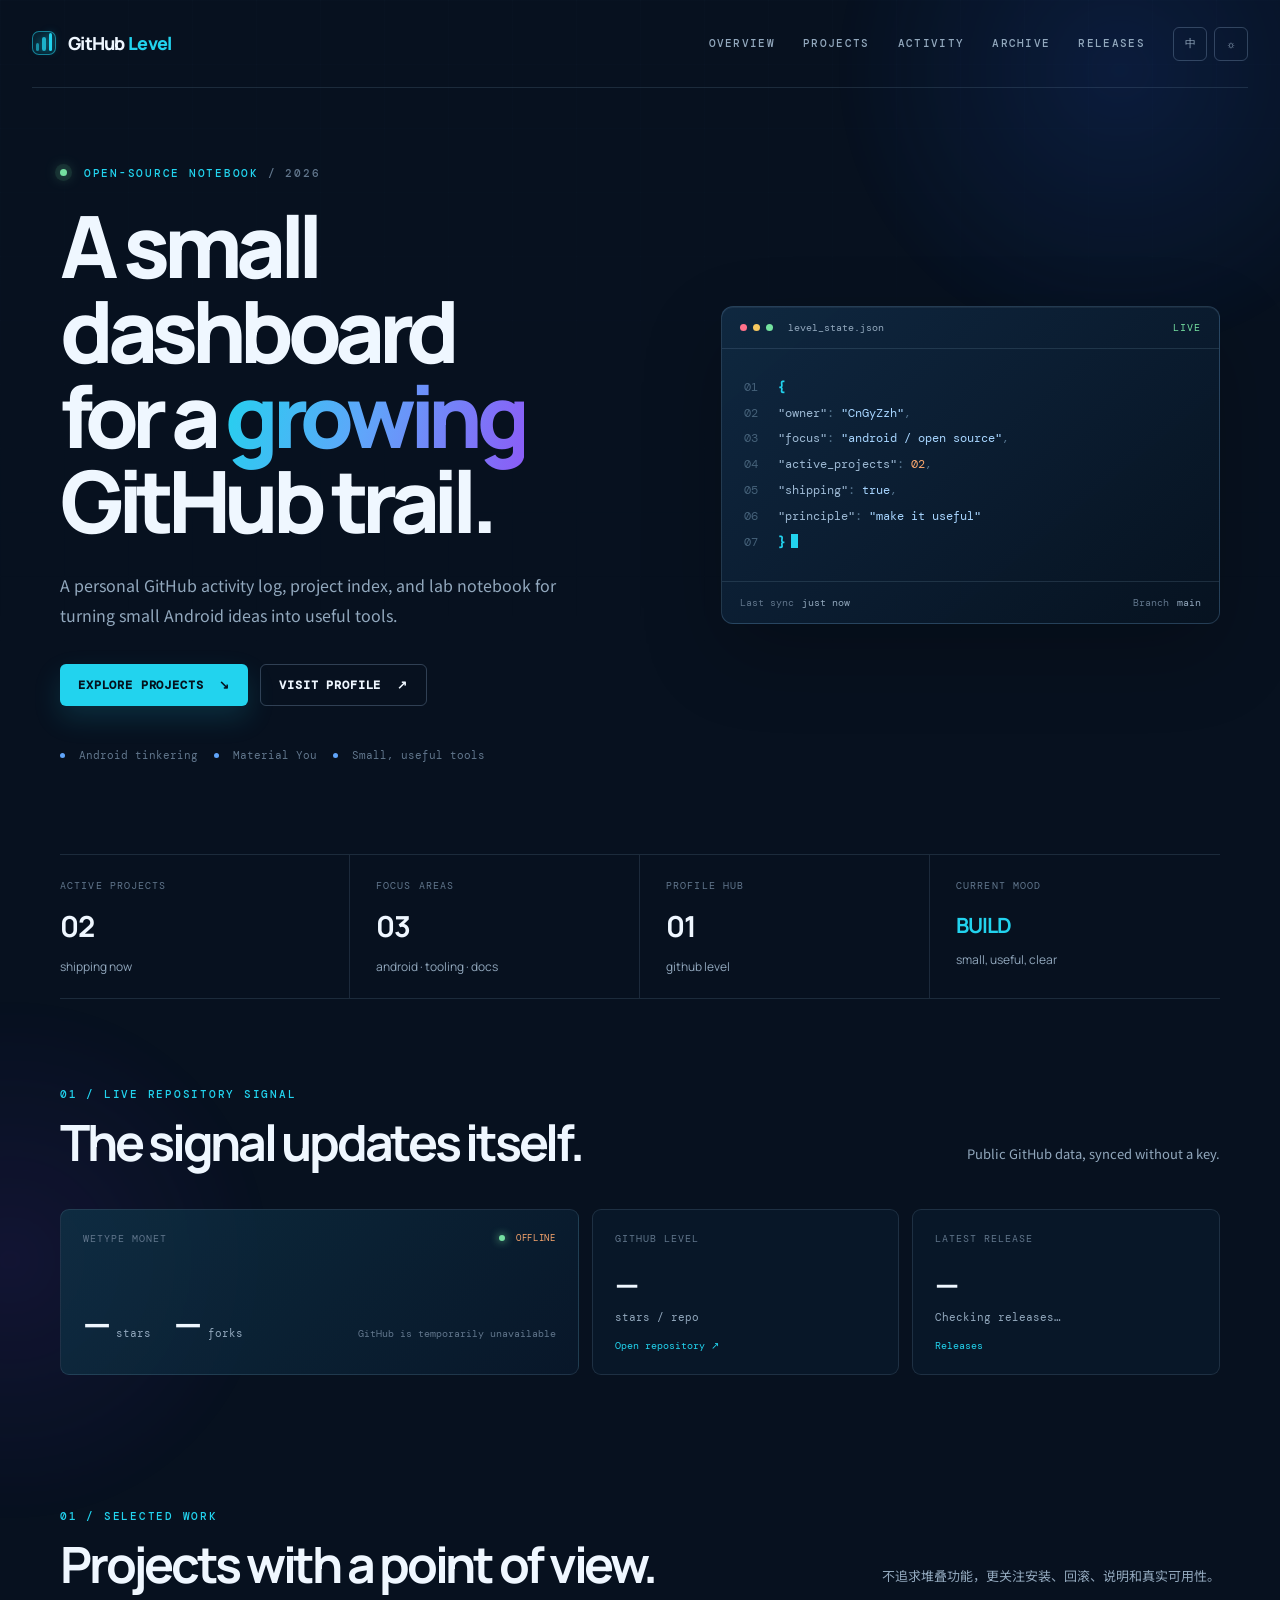
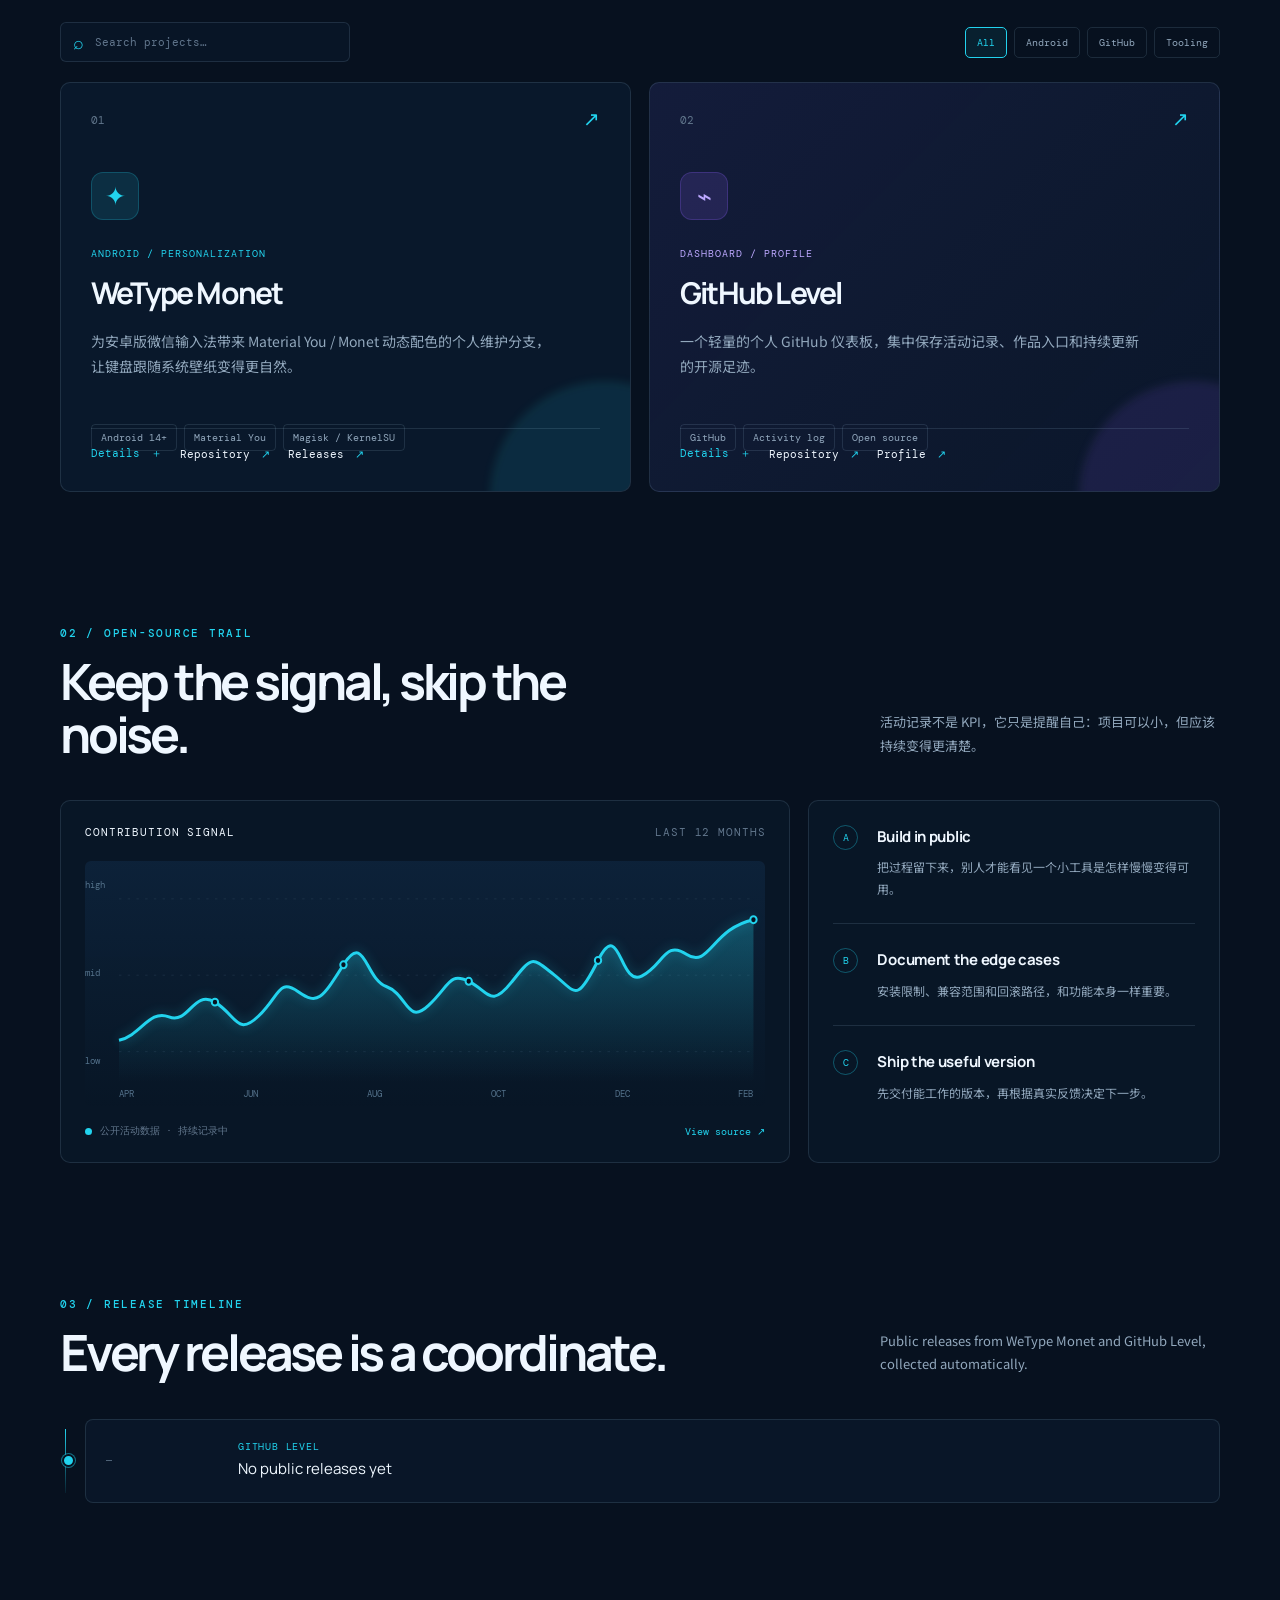
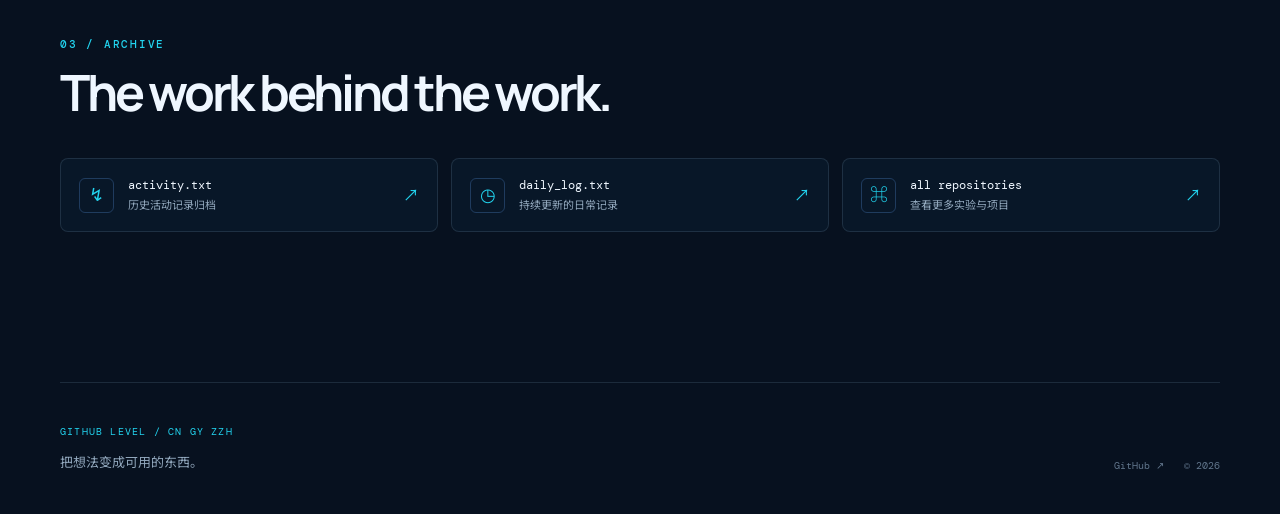
==== index.html @ 97e7b41f "Add files via upload" ====
<!doctype html>
<html lang="zh-CN">
  <head>
    <meta charset="UTF-8" />
    <meta name="viewport" content="width=device-width, initial-scale=1.0" />
    <meta name="theme-color" content="#07111f" />
    <meta name="description" content="GitHub Level — CnGyZzh 的个人主页、项目索引与开源记录。" />
    <title>GitHub Level · CnGyZzh</title>
    <link rel="canonical" href="https://cngyzzh.github.io/" />
    <meta property="og:type" content="website" />
    <meta property="og:url" content="https://cngyzzh.github.io/" />
    <meta property="og:title" content="GitHub Level · Open-source dashboard" />
    <meta property="og:description" content="A small dashboard for a growing GitHub trail — projects, activity, releases, and notes." />
    <meta name="twitter:card" content="summary" />
    <meta name="twitter:title" content="GitHub Level · Open-source dashboard" />
    <meta name="twitter:description" content="Projects, activity, releases, and notes from CnGyZzh." />
    <script type="application/ld+json">{"@context":"https://schema.org","@type":"Person","name":"CnGyZzh","url":"https://github.com/CnGyZzh","sameAs":["https://github.com/CnGyZzh"],"knowsAbout":["Android","Open Source","Material You"]}</script>
    <link rel="icon" href="[data-uri]" type="image/svg+xml" />
    <style>
@import url('https://fonts.googleapis.com/css2?family=DM+Mono:wght@400;500&family=Manrope:wght@400;500;600;700;800&family=Noto+Sans+SC:wght@400;500;700;900&display=swap');

:root {
  --bg: #07111f;
  --bg-deep: #050b14;
  --panel: rgba(12, 28, 48, 0.74);
  --panel-strong: #0d2037;
  --line: rgba(145, 177, 207, 0.16);
  --line-bright: rgba(145, 177, 207, 0.3);
  --text: #eff7ff;
  --muted: #92a8bd;
  --subtle: #61768c;
  --cyan: #22d3ee;
  --blue: #60a5fa;
  --violet: #8b5cf6;
  --green: #75e0a1;
  --orange: #f9a66d;
  --ease-out: cubic-bezier(0.23, 1, 0.32, 1);
}

* { box-sizing: border-box; }
html { scroll-behavior: smooth; }
body { margin: 0; min-width: 320px; color: var(--text); background: var(--bg); font-family: Manrope, 'Noto Sans SC', sans-serif; line-height: 1.55; overflow-x: hidden; }
a { color: inherit; text-decoration: none; }
button, a { -webkit-tap-highlight-color: transparent; }
::selection { color: #05101d; background: var(--cyan); }

.ambient { position: fixed; z-index: -2; pointer-events: none; filter: blur(2px); border-radius: 999px; opacity: .42; }
.ambient-a { width: 620px; height: 620px; top: -240px; right: -150px; background: radial-gradient(circle, rgba(37, 99, 235, .35), transparent 66%); }
.ambient-b { width: 560px; height: 560px; left: -270px; top: 980px; background: radial-gradient(circle, rgba(124, 58, 237, .24), transparent 68%); }
.grid-overlay { position: fixed; inset: 0; z-index: -1; pointer-events: none; opacity: .26; background-image: linear-gradient(rgba(125, 165, 201, .07) 1px, transparent 1px), linear-gradient(90deg, rgba(125, 165, 201, .07) 1px, transparent 1px); background-size: 64px 64px; mask-image: linear-gradient(to bottom, black 0%, transparent 85%); }

.section-shell { width: min(1160px, calc(100% - 64px)); margin: 0 auto; }
.site-header { position: relative; z-index: 5; width: min(1320px, calc(100% - 64px)); margin: 0 auto; height: 88px; display: flex; align-items: center; justify-content: space-between; gap: 28px; border-bottom: 1px solid var(--line); }
.brand { display: inline-flex; align-items: center; gap: 12px; font-weight: 800; letter-spacing: -.04em; font-size: 18px; white-space: nowrap; }
.brand em { color: var(--cyan); font-style: normal; }
.brand-mark { width: 24px; height: 24px; display: flex; align-items: end; gap: 3px; padding: 3px; border: 1px solid rgba(34,211,238,.54); border-radius: 7px; background: rgba(34,211,238,.08); }
.brand-mark span { width: 4px; background: var(--cyan); border-radius: 2px; box-shadow: 0 0 8px rgba(34, 211, 238, .6); }
.brand-mark span:nth-child(1) { height: 8px; opacity: .6; }.brand-mark span:nth-child(2) { height: 14px; opacity: .8; }.brand-mark span:nth-child(3) { height: 18px; }
.main-nav { display: flex; align-items: center; gap: 28px; margin-left: auto; }
.main-nav a, .header-link { color: var(--muted); font: 500 11px/1 'DM Mono', monospace; text-transform: uppercase; letter-spacing: .12em; transition: color .18s ease; }
.main-nav a:hover, .header-link:hover { color: var(--cyan); }
.header-link { color: var(--text); padding: 12px 16px; border: 1px solid var(--line-bright); border-radius: 6px; }
.arrow { color: var(--cyan); margin-left: 6px; }

.hero { min-height: 655px; display: grid; grid-template-columns: 1.08fr .92fr; gap: 76px; align-items: center; padding: 80px 0 92px; }
.eyebrow { margin: 0 0 24px; color: var(--cyan); font: 500 11px/1 'DM Mono', monospace; letter-spacing: .16em; text-transform: uppercase; }
.eyebrow-year { color: var(--subtle); }
.pulse-dot { display: inline-block; width: 7px; height: 7px; margin-right: 8px; border-radius: 50%; background: var(--green); box-shadow: 0 0 0 5px rgba(117, 224, 161, .1), 0 0 14px rgba(117,224,161,.8); vertical-align: 1px; }
h1, h2, h3, p { margin-top: 0; }
h1 { max-width: 760px; margin-bottom: 26px; font-size: clamp(48px, 7vw, 86px); line-height: .99; letter-spacing: -.075em; font-weight: 800; }
h1 span { color: transparent; background: linear-gradient(105deg, var(--cyan), var(--blue) 48%, var(--violet)); background-clip: text; -webkit-background-clip: text; }
.hero-lede { max-width: 540px; margin-bottom: 34px; color: var(--muted); font-family: 'Noto Sans SC', sans-serif; font-size: 16px; line-height: 1.9; }
.hero-actions { display: flex; flex-wrap: wrap; gap: 12px; margin-bottom: 42px; }
.button { display: inline-flex; align-items: center; gap: 16px; padding: 14px 18px; border-radius: 6px; font: 700 12px/1 'DM Mono', monospace; text-transform: uppercase; letter-spacing: .07em; transition: transform .18s var(--ease-out), box-shadow .18s ease, border-color .18s ease; }
.button:hover { transform: translateY(-3px); }.button:active { transform: scale(.97); }
.button-primary { color: #04111d; background: var(--cyan); box-shadow: 0 12px 28px rgba(34,211,238,.15); }.button-primary:hover { box-shadow: 0 16px 34px rgba(34,211,238,.27); }
.button-ghost { border: 1px solid var(--line-bright); color: var(--text); }.button-ghost:hover { border-color: var(--cyan); }
.hero-meta { display: flex; flex-wrap: wrap; gap: 16px; color: var(--subtle); font: 11px 'DM Mono', monospace; }.hero-meta i { display: inline-block; width: 5px; height: 5px; margin: 0 7px 1px 0; border-radius: 50%; background: var(--blue); }

.hero-console { align-self: center; overflow: hidden; border: 1px solid rgba(118, 165, 204, .25); border-radius: 12px; background: linear-gradient(140deg, rgba(17, 43, 69, .88), rgba(7, 19, 33, .92)); box-shadow: 0 30px 80px rgba(0, 0, 0, .22), inset 0 1px rgba(255,255,255,.06); transform: rotate(2deg); transition: transform .35s var(--ease-out); }.hero-console:hover { transform: rotate(0deg) translateY(-5px); }
.console-topbar, .console-footer { display: flex; align-items: center; padding: 14px 18px; border-bottom: 1px solid var(--line); font: 10px 'DM Mono', monospace; }.console-footer { border-top: 1px solid var(--line); border-bottom: 0; color: var(--subtle); gap: 8px; }.console-footer strong { color: var(--muted); font-weight: 400; }.footer-divider { flex: 1; }
.window-dot { width: 7px; height: 7px; border-radius: 50%; margin-right: 6px; }.window-dot.red { background: #ff718a; }.window-dot.yellow { background: #f6c85f; }.window-dot.green { background: #73e29f; }.console-label { margin-left: 9px; color: var(--muted); }.console-status { margin-left: auto; color: var(--green); letter-spacing: .1em; }.console-body { padding: 26px 22px; font: 12px/2.15 'DM Mono', monospace; }.console-line { display: flex; }.line-number { width: 34px; color: #456179; user-select: none; }.key { color: #9db9d4; font-weight: 400; }.value { color: #a7d5ff; font-weight: 400; }.number { color: var(--orange); font-weight: 400; }.cyan { color: var(--cyan); }.muted { color: #55748f; }.cursor { display: inline-block; width: 7px; height: 14px; margin-left: 6px; background: var(--cyan); vertical-align: -2px; animation: blink 1.1s steps(2) infinite; }@keyframes blink { 50% { opacity: 0; } }

.metrics { display: grid; grid-template-columns: repeat(4, 1fr); gap: 0; border-top: 1px solid var(--line); border-bottom: 1px solid var(--line); }.metric { min-height: 130px; padding: 24px 26px 20px 0; border-right: 1px solid var(--line); }.metric + .metric { padding-left: 26px; }.metric:last-child { border-right: 0; }.metric-label { display: block; color: var(--subtle); font: 10px 'DM Mono', monospace; letter-spacing: .11em; }.metric strong { display: block; margin: 12px 0 4px; color: var(--text); font-size: 29px; letter-spacing: -.05em; }.metric-note { color: var(--muted); font-size: 12px; }.metric-accent strong { color: var(--cyan); font-size: 21px; margin-top: 17px; }

.content-section { padding-top: 136px; }.section-heading { display: flex; align-items: end; justify-content: space-between; gap: 40px; margin-bottom: 40px; }.section-heading .eyebrow { margin-bottom: 16px; }.section-heading h2 { max-width: 620px; margin-bottom: 0; font-size: clamp(30px, 4vw, 50px); line-height: 1.05; letter-spacing: -.065em; }.section-intro { max-width: 340px; margin-bottom: 3px; color: var(--muted); font-family: 'Noto Sans SC', sans-serif; font-size: 13px; line-height: 1.8; }
.project-grid { display: grid; grid-template-columns: repeat(2, 1fr); gap: 18px; }.project-card { position: relative; min-height: 410px; padding: 30px; overflow: hidden; border: 1px solid var(--line); border-radius: 10px; background: var(--panel); transition: transform .3s var(--ease-out), border-color .3s ease, box-shadow .3s ease; }.project-card::after { position: absolute; content: ''; width: 230px; height: 230px; right: -90px; bottom: -120px; border-radius: 50%; background: rgba(34,211,238,.11); filter: blur(4px); transition: transform .3s ease; }.project-card:hover { transform: translateY(-7px); border-color: rgba(34,211,238,.4); box-shadow: 0 24px 48px rgba(0,0,0,.18); }.project-card:hover::after { transform: scale(1.3); }.project-card-secondary { background: linear-gradient(135deg, rgba(22, 31, 64, .84), rgba(11, 24, 44, .8)); }.project-card-secondary::after { background: rgba(139,92,246,.13); }
.project-card-top { display: flex; justify-content: space-between; margin-bottom: 45px; color: var(--subtle); font: 11px 'DM Mono', monospace; }.project-arrow { color: var(--cyan); font-size: 20px; line-height: .6; }.project-icon { width: 48px; height: 48px; display: grid; place-items: center; margin-bottom: 27px; border-radius: 12px; font-size: 25px; }.icon-monet { color: var(--cyan); background: rgba(34,211,238,.12); border: 1px solid rgba(34,211,238,.22); }.icon-level { color: #bda8ff; background: rgba(139,92,246,.15); border: 1px solid rgba(139,92,246,.25); }.project-type { margin-bottom: 10px; color: var(--cyan); font: 10px 'DM Mono', monospace; letter-spacing: .1em; }.project-card-secondary .project-type { color: #bda8ff; }.project-card h3 { margin-bottom: 12px; font-size: 30px; letter-spacing: -.06em; }.project-card > p:not(.project-type) { max-width: 470px; min-height: 74px; margin-bottom: 21px; color: var(--muted); font-family: 'Noto Sans SC', sans-serif; font-size: 14px; line-height: 1.8; }.tag-row { position: relative; z-index: 1; display: flex; flex-wrap: wrap; gap: 7px; }.tag-row span { padding: 6px 9px; border: 1px solid var(--line); border-radius: 4px; color: var(--muted); font: 10px 'DM Mono', monospace; }.card-bottom { position: absolute; z-index: 1; right: 30px; bottom: 30px; left: 30px; display: flex; gap: 18px; padding-top: 17px; border-top: 1px solid var(--line); }.card-bottom a { color: var(--text); font: 11px 'DM Mono', monospace; }.card-bottom a:hover { color: var(--cyan); }.card-bottom span { color: var(--cyan); margin-left: 4px; }

.activity-layout { display: grid; grid-template-columns: 1.42fr .8fr; gap: 18px; }.activity-visual, .activity-notes { border: 1px solid var(--line); border-radius: 10px; background: rgba(10, 25, 43, .64); }.activity-visual { padding: 24px; }.visual-header { display: flex; justify-content: space-between; margin-bottom: 22px; color: var(--text); font: 11px 'DM Mono', monospace; letter-spacing: .08em; }.visual-period { color: var(--subtle); }.chart-wrap { position: relative; min-height: 245px; padding: 17px 12px 0 34px; overflow: hidden; border-radius: 6px; background: linear-gradient(180deg, rgba(15, 39, 64, .72), rgba(8, 22, 38, .78)); }.activity-chart { display: block; width: 100%; height: 204px; overflow: visible; }.chart-grid line { stroke: rgba(145, 177, 207, .13); stroke-dasharray: 3 8; stroke-width: 1; }.chart-area { fill: url(#chart-fill); }.chart-line { fill: none; stroke: var(--cyan); stroke-width: 3; vector-effect: non-scaling-stroke; filter: drop-shadow(0 0 7px rgba(34, 211, 238, .38)); }.chart-points circle { fill: var(--bg); stroke: var(--cyan); stroke-width: 2; vector-effect: non-scaling-stroke; }.chart-y-labels { position: absolute; top: 18px; bottom: 39px; left: 0; display: flex; flex-direction: column; justify-content: space-between; color: #54728b; font: 9px 'DM Mono', monospace; }.chart-months { display: flex; justify-content: space-between; padding: 6px 0 0; color: #54728b; font: 9px 'DM Mono', monospace; }.visual-caption { display: flex; align-items: center; gap: 8px; margin-top: 18px; color: var(--subtle); font: 10px 'DM Mono', monospace; }.caption-mark { width: 7px; height: 7px; background: var(--cyan); border-radius: 50%; }.visual-caption a { margin-left: auto; color: var(--cyan); }.activity-notes { padding: 24px 24px 0; }.note-block { display: grid; grid-template-columns: 31px 1fr; gap: 13px; padding: 0 0 24px; margin-bottom: 24px; border-bottom: 1px solid var(--line); }.note-block:last-child { margin-bottom: 0; border-bottom: 0; }.note-index { display: grid; place-items: center; width: 25px; height: 25px; border: 1px solid rgba(34,211,238,.35); border-radius: 50%; color: var(--cyan); font: 10px 'DM Mono', monospace; }.note-block h3 { margin-bottom: 8px; font-size: 15px; letter-spacing: -.02em; }.note-block p { margin-bottom: 0; color: var(--muted); font-family: 'Noto Sans SC', sans-serif; font-size: 12px; line-height: 1.8; }

.archive-grid { display: grid; grid-template-columns: repeat(3, 1fr); gap: 13px; }.archive-card { display: flex; align-items: center; gap: 14px; padding: 18px; border: 1px solid var(--line); border-radius: 8px; background: rgba(12, 28, 48, .58); transition: transform .2s ease, border-color .2s ease, background .2s ease; }.archive-card:hover { transform: translateY(-4px); border-color: rgba(34,211,238,.38); background: rgba(17, 43, 69, .7); }.archive-icon { display: grid; place-items: center; width: 35px; height: 35px; border: 1px solid rgba(96,165,250,.26); border-radius: 6px; color: var(--cyan); font-size: 18px; }.archive-card b, .archive-card small { display: block; }.archive-card b { margin-bottom: 3px; font: 12px 'DM Mono', monospace; }.archive-card small { color: var(--muted); font-size: 11px; }.archive-arrow { margin-left: auto; color: var(--cyan); }

.site-footer { display: flex; justify-content: space-between; align-items: end; gap: 28px; margin-top: 150px; padding: 34px 0 42px; border-top: 1px solid var(--line); }.footer-kicker { color: var(--cyan); font: 10px 'DM Mono', monospace; letter-spacing: .12em; }.site-footer p { margin: 10px 0 0; color: var(--muted); font-size: 13px; }.footer-right { display: flex; flex-wrap: wrap; align-items: center; justify-content: end; gap: 20px; color: var(--subtle); font: 10px 'DM Mono', monospace; }.footer-right a:hover { color: var(--cyan); }

[data-reveal] { opacity: 0; transform: translateY(18px); transition: opacity .6s var(--ease-out), transform .6s var(--ease-out); }.loaded [data-reveal] { opacity: 1; transform: translateY(0); }.loaded [data-reveal][data-delay="80"] { transition-delay: 80ms; }.loaded [data-reveal][data-delay="120"] { transition-delay: 120ms; }.loaded [data-reveal][data-delay="140"] { transition-delay: 140ms; }.loaded [data-reveal][data-delay="150"] { transition-delay: 150ms; }.loaded [data-reveal][data-delay="160"] { transition-delay: 160ms; }.loaded [data-reveal][data-delay="200"] { transition-delay: 200ms; }
@media (max-width: 900px) { .hero { grid-template-columns: 1fr; gap: 48px; padding-top: 64px; }.hero-console { max-width: 620px; width: 100%; justify-self: center; }.metrics { grid-template-columns: repeat(2, 1fr); }.metric:nth-child(2) { border-right: 0; }.metric:nth-child(3), .metric:nth-child(4) { border-top: 1px solid var(--line); }.metric:nth-child(3) { padding-left: 0; }.metric:nth-child(4) { padding-left: 26px; border-right: 0; }.activity-layout { grid-template-columns: 1fr; } }
@media (max-width: 700px) { .section-shell, .site-header { width: min(100% - 36px, 560px); }.site-header { height: 76px; }.main-nav { display: none; }.header-link { padding: 10px 12px; font-size: 9px; }.hero { min-height: auto; padding: 72px 0 68px; }.hero-lede { font-size: 14px; }.hero-meta { gap: 11px; line-height: 1.8; }.metrics { grid-template-columns: 1fr 1fr; }.metric { min-height: 112px; padding: 19px 12px 16px 0; }.metric + .metric { padding-left: 12px; }.metric strong { margin-top: 8px; font-size: 24px; }.metric-note { font-size: 10px; }.content-section { padding-top: 92px; }.section-heading { display: block; margin-bottom: 28px; }.section-intro { margin-top: 18px; }.project-grid, .archive-grid { grid-template-columns: 1fr; }.project-card { min-height: 405px; padding: 24px; }.card-bottom { right: 24px; bottom: 24px; left: 24px; }.activity-visual, .activity-notes { padding: 18px; }.chart-wrap { min-height: 190px; padding-left: 28px; }.activity-chart { height: 150px; }.chart-y-labels { top: 17px; bottom: 37px; }.visual-header { font-size: 9px; }.site-footer { display: block; margin-top: 100px; }.footer-right { justify-content: start; margin-top: 26px; } }
@media (prefers-reduced-motion: reduce) { html { scroll-behavior: auto; } *, *::before, *::after { animation-duration: .01ms !important; transition-duration: .01ms !important; } }

/* Extension layer: live data, themes, releases, and project notes. */
.header-tools { display: flex; align-items: center; gap: 7px; }
.tool-button { width: 34px; height: 34px; display: grid; place-items: center; border: 1px solid var(--line-bright); border-radius: 6px; color: var(--muted); background: transparent; cursor: pointer; font: 11px 'DM Mono', monospace; transition: color .18s ease, border-color .18s ease, background .18s ease, transform .18s ease; }
.tool-button:hover { color: var(--cyan); border-color: var(--cyan); background: rgba(34,211,238,.08); }.tool-button:active { transform: scale(.94); }

.live-signal-section { padding-top: 90px; }.live-grid { display: grid; grid-template-columns: 1.35fr .8fr .8fr; gap: 13px; }.live-card { min-height: 166px; display: flex; flex-direction: column; justify-content: center; padding: 22px; border: 1px solid var(--line); border-radius: 9px; background: rgba(12, 28, 48, .58); }.live-card-wide { justify-content: space-between; background: linear-gradient(135deg, rgba(15, 53, 73, .72), rgba(10, 26, 46, .72)); }.live-card-head { display: flex; align-items: center; justify-content: space-between; }.live-kicker { color: var(--subtle); font: 10px 'DM Mono', monospace; letter-spacing: .1em; }.live-state { color: var(--green); font: 9px 'DM Mono', monospace; letter-spacing: .08em; }.live-state i { display: inline-block; width: 6px; height: 6px; margin-right: 5px; border-radius: 50%; background: var(--green); box-shadow: 0 0 9px var(--green); }.live-main { display: flex; align-items: baseline; flex-wrap: wrap; gap: 8px; }.live-main strong { color: var(--text); font-size: 36px; letter-spacing: -.07em; }.live-main span, .live-card > span:not(.live-kicker) { color: var(--muted); font: 11px 'DM Mono', monospace; }.live-main strong:nth-of-type(2) { margin-left: 15px; }.live-divider { flex: 1; min-width: 18px; }.live-main small { color: var(--subtle); font: 10px 'DM Mono', monospace; }.live-card > strong { margin: 15px 0 2px; color: var(--text); font-size: 31px; letter-spacing: -.06em; }.live-card > a { margin-top: auto; color: var(--cyan); font: 10px 'DM Mono', monospace; }.live-card > a:hover { text-decoration: underline; }
.inline-button { padding: 0; border: 0; color: var(--cyan); background: transparent; cursor: pointer; font: 11px 'DM Mono', monospace; }.inline-button:hover { text-decoration: underline; }.card-bottom { align-items: center; flex-wrap: wrap; }

.release-section { padding-top: 136px; }.release-timeline { position: relative; display: grid; gap: 10px; padding-left: 25px; }.release-timeline::before { position: absolute; top: 10px; bottom: 10px; left: 5px; width: 1px; content: ''; background: linear-gradient(var(--cyan), rgba(34,211,238,.08)); }.release-item { position: relative; display: grid; grid-template-columns: 112px 1fr auto; align-items: center; gap: 20px; min-height: 84px; padding: 17px 20px; border: 1px solid var(--line); border-radius: 8px; background: rgba(12, 28, 48, .54); transition: transform .2s ease, border-color .2s ease; }.release-item::before { position: absolute; left: -24px; width: 9px; height: 9px; content: ''; border: 2px solid var(--bg); border-radius: 50%; background: var(--cyan); box-shadow: 0 0 0 1px rgba(34,211,238,.5); }.release-item:hover { transform: translateX(4px); border-color: rgba(34,211,238,.4); }.release-date { color: var(--subtle); font: 10px 'DM Mono', monospace; }.release-repo { margin-bottom: 4px; color: var(--cyan); font: 10px 'DM Mono', monospace; letter-spacing: .08em; }.release-name { color: var(--text); font-size: 15px; }.release-tag { padding: 6px 9px; border: 1px solid rgba(34,211,238,.26); border-radius: 4px; color: var(--cyan); font: 10px 'DM Mono', monospace; }.timeline-loading { display: flex; align-items: center; gap: 8px; min-height: 84px; color: var(--subtle); font: 11px 'DM Mono', monospace; }.timeline-loading span { width: 6px; height: 6px; border-radius: 50%; background: var(--cyan); animation: timeline-pulse 1.1s infinite alternate; }.timeline-loading span:nth-child(2) { animation-delay: .18s; }.timeline-loading span:nth-child(3) { animation-delay: .36s; }@keyframes timeline-pulse { to { opacity: .2; transform: translateY(-3px); } }

.project-dialog { width: min(560px, calc(100% - 36px)); padding: 0; overflow: hidden; border: 1px solid var(--line-bright); border-radius: 12px; color: var(--text); background: linear-gradient(145deg, #112b46, #081727); box-shadow: 0 30px 100px rgba(0,0,0,.5); }.project-dialog::backdrop { background: rgba(1, 7, 14, .76); backdrop-filter: blur(5px); }.dialog-top { display: flex; align-items: center; justify-content: space-between; padding: 20px 24px; border-bottom: 1px solid var(--line); }.dialog-top .eyebrow { margin: 0; }.dialog-close { width: 29px; height: 29px; border: 1px solid var(--line-bright); border-radius: 50%; color: var(--muted); background: transparent; cursor: pointer; font-size: 20px; line-height: 1; }.dialog-close:hover { color: var(--cyan); border-color: var(--cyan); }.dialog-body { padding: 28px 24px 26px; }.dialog-body h2 { margin-bottom: 15px; font-size: 39px; letter-spacing: -.07em; }.dialog-description { color: var(--muted); font-family: 'Noto Sans SC', sans-serif; font-size: 14px; line-height: 1.9; }.dialog-features { display: grid; gap: 8px; margin: 22px 0; }.dialog-feature { display: flex; gap: 10px; align-items: start; color: var(--muted); font-size: 13px; }.dialog-feature::before { content: '✦'; color: var(--cyan); }.dialog-links { display: flex; flex-wrap: wrap; gap: 10px; padding-top: 19px; border-top: 1px solid var(--line); }.dialog-links a { padding: 10px 13px; border: 1px solid var(--line-bright); border-radius: 5px; color: var(--text); font: 10px 'DM Mono', monospace; }.dialog-links a:hover { color: var(--cyan); border-color: var(--cyan); }

body.light { --bg: #f4f8fc; --bg-deep: #eaf1f8; --panel: rgba(255,255,255,.82); --panel-strong: #fff; --line: rgba(41, 71, 99, .16); --line-bright: rgba(41, 71, 99, .32); --text: #0b1d31; --muted: #557087; --subtle: #71869a; }.light .ambient-a { opacity: .28; }.light .ambient-b { opacity: .18; }.light .grid-overlay { opacity: .14; }.light .hero-console, .light .project-dialog { background: linear-gradient(140deg, #fff, #eaf3fb); }.light .project-card-secondary { background: linear-gradient(135deg, rgba(239,236,255,.9), rgba(255,255,255,.82)); }.light .chart-wrap { background: linear-gradient(180deg, #e9f4fb, #f7fbfe); }.light .console-body, .light .console-topbar, .light .console-footer { color: var(--text); }.light .key { color: #3a6a91; }.light .value { color: #236292; }.light .number { color: #ba6c32; }.light .muted { color: #7190aa; }.light .chart-points circle { fill: #f4f8fc; }.light .live-card, .light .release-item { background: rgba(255,255,255,.72); }.light .live-card-wide { background: linear-gradient(135deg, #e1f7fb, #f8fbff); }

@media (max-width: 900px) { .live-grid { grid-template-columns: 1fr 1fr; }.live-card-wide { grid-column: 1 / -1; } }
@media (max-width: 700px) { .header-tools { gap: 5px; }.tool-button { width: 30px; height: 30px; }.header-link span:first-child { display: none; }.live-grid { grid-template-columns: 1fr; }.live-card-wide { grid-column: auto; }.release-item { grid-template-columns: 1fr auto; gap: 5px 12px; }.release-date { grid-column: 1 / -1; }.release-tag { grid-column: 2; grid-row: 2 / span 2; }.release-name { font-size: 13px; }.dialog-body h2 { font-size: 32px; } }

.project-toolbar { display: flex; align-items: center; justify-content: space-between; gap: 18px; margin: -8px 0 20px; }.search-box { display: flex; align-items: center; gap: 9px; width: min(290px, 100%); padding: 10px 12px; border: 1px solid var(--line); border-radius: 6px; background: rgba(12, 28, 48, .46); color: var(--cyan); }.search-box span { font-size: 18px; line-height: 1; }.search-box input { width: 100%; border: 0; outline: 0; color: var(--text); background: transparent; font: 11px 'DM Mono', monospace; }.search-box input::placeholder { color: var(--subtle); }.filter-chips { display: flex; flex-wrap: wrap; gap: 7px; }.filter-chip { padding: 8px 11px; border: 1px solid var(--line); border-radius: 5px; color: var(--muted); background: transparent; cursor: pointer; font: 10px 'DM Mono', monospace; transition: color .18s ease, background .18s ease, border-color .18s ease, transform .18s ease; }.filter-chip:hover, .filter-chip.is-active { border-color: var(--cyan); color: var(--cyan); background: rgba(34,211,238,.08); }.filter-chip:active { transform: scale(.96); }.project-card.is-hidden { display: none; }.project-empty { padding: 22px; border: 1px dashed var(--line-bright); border-radius: 8px; color: var(--muted); font: 11px 'DM Mono', monospace; text-align: center; }
.light .search-box { background: rgba(255,255,255,.76); }
@media (max-width: 700px) { .project-toolbar { align-items: stretch; flex-direction: column; margin-top: -4px; }.search-box { width: 100%; }.filter-chips { gap: 5px; }.filter-chip { flex: 1; } }

</style>
  </head>
  <body>
    <div class="ambient ambient-a"></div>
    <div class="ambient ambient-b"></div>
    <div class="grid-overlay"></div>

    <header class="site-header" data-reveal>
      <a class="brand" href="#top" aria-label="GitHub Level home">
        <span class="brand-mark"><span></span><span></span><span></span></span>
        <span class="brand-name">GitHub <em>Level</em></span>
      </a>
      <nav class="main-nav" aria-label="Main navigation">
        <a href="#overview">Overview</a>
        <a href="#projects">Projects</a>
        <a href="#activity">Activity</a>
        <a href="#archive">Archive</a>
        <a href="#releases">Releases</a>
      </nav>
      <div class="header-tools" aria-label="Display controls">
        <button class="tool-button" id="lang-toggle" type="button" aria-label="Switch language">中</button>
        <button class="tool-button" id="theme-toggle" type="button" aria-label="Toggle light and dark theme"><span id="theme-icon">☼</span></button>
      </div>
    </header>

    <main id="top">
      <section class="hero section-shell" id="overview">
        <div class="hero-copy" data-reveal>
          <p class="eyebrow"><span class="pulse-dot"></span> OPEN-SOURCE NOTEBOOK <span class="eyebrow-year">/ 2026</span></p>
          <h1>A small dashboard<br />for a <span>growing</span><br />GitHub trail.</h1>
          <p class="hero-lede">个人 GitHub 活跃记录、作品索引与实验笔记。这里收录正在维护的 Android 个性化项目，也记录每一次把想法做成可用工具的过程。</p>
          <div class="hero-actions">
            <a class="button button-primary" href="#projects">Explore projects <span>↘</span></a>
            <a class="button button-ghost" href="https://github.com/CnGyZzh" target="_blank" rel="noreferrer">Visit profile <span>↗</span></a>
          </div>
          <div class="hero-meta">
            <span><i></i> Android tinkering</span>
            <span><i></i> Material You</span>
            <span><i></i> Small, useful tools</span>
          </div>
        </div>

        <div class="hero-console" data-reveal data-delay="120">
          <div class="console-topbar"><span class="window-dot red"></span><span class="window-dot yellow"></span><span class="window-dot green"></span><span class="console-label">level_state.json</span><span class="console-status">LIVE</span></div>
          <div class="console-body">
            <div class="console-line"><span class="line-number">01</span><span><b class="cyan">{</b></span></div>
            <div class="console-line"><span class="line-number">02</span><span><b class="key">"owner"</b><span class="muted">:</span> <b class="value">"CnGyZzh"</b><span class="muted">,</span></span></div>
            <div class="console-line"><span class="line-number">03</span><span><b class="key">"focus"</b><span class="muted">:</span> <b class="value">"android / open source"</b><span class="muted">,</span></span></div>
            <div class="console-line"><span class="line-number">04</span><span><b class="key">"active_projects"</b><span class="muted">:</span> <b class="number">02</b><span class="muted">,</span></span></div>
            <div class="console-line"><span class="line-number">05</span><span><b class="key">"shipping"</b><span class="muted">:</span> <b class="value">true</b><span class="muted">,</span></span></div>
            <div class="console-line"><span class="line-number">06</span><span><b class="key">"principle"</b><span class="muted">:</span> <b class="value">"make it useful"</b></span></div>
            <div class="console-line"><span class="line-number">07</span><span><b class="cyan">}</b><span class="cursor"></span></span></div>
          </div>
          <div class="console-footer"><span>Last sync</span><strong>just now</strong><span class="footer-divider"></span><span>Branch</span><strong>main</strong></div>
        </div>
      </section>

      <section class="metrics section-shell" aria-label="Dashboard metrics" data-reveal>
        <div class="metric"><span class="metric-label">ACTIVE PROJECTS</span><strong data-count="2">02</strong><span class="metric-note">shipping now</span></div>
        <div class="metric"><span class="metric-label">FOCUS AREAS</span><strong data-count="3">03</strong><span class="metric-note">android · tooling · docs</span></div>
        <div class="metric"><span class="metric-label">PROFILE HUB</span><strong>01</strong><span class="metric-note">github level</span></div>
        <div class="metric metric-accent"><span class="metric-label">CURRENT MOOD</span><strong>BUILD</strong><span class="metric-note">small, useful, clear</span></div>
      </section>

      <section class="content-section section-shell live-signal-section" id="live-signal">
        <div class="section-heading" data-reveal>
          <div><p class="eyebrow">01 / LIVE REPOSITORY SIGNAL</p><h2 data-zh="数据会自己更新。" data-en="The signal updates itself.">The signal updates itself.</h2></div>
          <p class="section-intro" data-zh="直接读取公开 GitHub 数据，不需要密钥。" data-en="Public GitHub data, synced without a key.">直接读取公开 GitHub 数据，不需要密钥。</p>
        </div>
        <div class="live-grid" data-reveal data-delay="80">
          <div class="live-card live-card-wide"><div class="live-card-head"><span class="live-kicker">WETYPE MONET</span><span class="live-state" id="sync-state"><i></i> SYNCING</span></div><div class="live-main"><strong id="wetype-stars">—</strong><span>stars</span><strong id="wetype-forks">—</strong><span>forks</span><span class="live-divider"></span><small id="wetype-updated">Waiting for GitHub…</small></div></div>
          <div class="live-card"><span class="live-kicker">GITHUB LEVEL</span><strong id="level-stars">—</strong><span>stars / repo</span><a href="https://github.com/CnGyZzh/Level" target="_blank" rel="noreferrer">Open repository ↗</a></div>
          <div class="live-card"><span class="live-kicker">LATEST RELEASE</span><strong id="latest-release">—</strong><span id="latest-release-name">Checking releases…</span><a href="#releases">View timeline ↓</a></div>
        </div>
      </section>

      <section class="content-section section-shell" id="projects">
        <div class="section-heading" data-reveal>
          <div><p class="eyebrow">01 / SELECTED WORK</p><h2>Projects with a point of view.</h2></div>
          <p class="section-intro">不追求堆叠功能，更关注安装、回滚、说明和真实可用性。</p>
        </div>
        <div class="project-toolbar" data-reveal data-delay="40">
          <label class="search-box"><span>⌕</span><input id="project-search" type="search" placeholder="Search projects…" aria-label="Search projects" /></label>
          <div class="filter-chips" role="group" aria-label="Filter projects">
            <button class="filter-chip is-active" type="button" data-filter="all">All</button>
            <button class="filter-chip" type="button" data-filter="android">Android</button>
            <button class="filter-chip" type="button" data-filter="github">GitHub</button>
            <button class="filter-chip" type="button" data-filter="tooling">Tooling</button>
          </div>
        </div>
        <div class="project-grid">
          <article class="project-card project-card-primary" data-tags="android personalization tooling monet" data-reveal data-delay="80">
            <div class="project-card-top"><span class="project-number">01</span><span class="project-arrow">↗</span></div>
            <div class="project-icon icon-monet"><span>✦</span></div>
            <p class="project-type">ANDROID / PERSONALIZATION</p>
            <h3>WeType Monet</h3>
            <p>为安卓版微信输入法带来 Material You / Monet 动态配色的个人维护分支，让键盘跟随系统壁纸变得更自然。</p>
            <div class="tag-row"><span>Android 14+</span><span>Material You</span><span>Magisk / KernelSU</span></div>
            <div class="card-bottom"><button class="inline-button detail-trigger" type="button" data-project="wetype">Details <span>＋</span></button><a href="https://github.com/CnGyZzh/WeType_Monet-Gy" target="_blank" rel="noreferrer">Repository <span>↗</span></a><a href="https://github.com/CnGyZzh/WeType_Monet-Gy/releases" target="_blank" rel="noreferrer">Releases <span>↗</span></a></div>
          </article>
          <article class="project-card project-card-secondary" data-tags="github dashboard profile tooling" data-reveal data-delay="160">
            <div class="project-card-top"><span class="project-number">02</span><span class="project-arrow">↗</span></div>
            <div class="project-icon icon-level"><span>⌁</span></div>
            <p class="project-type">DASHBOARD / PROFILE</p>
            <h3>GitHub Level</h3>
            <p>一个轻量的个人 GitHub 仪表板，集中保存活动记录、作品入口和持续更新的开源足迹。</p>
            <div class="tag-row"><span>GitHub</span><span>Activity log</span><span>Open source</span></div>
            <div class="card-bottom"><button class="inline-button detail-trigger" type="button" data-project="level">Details <span>＋</span></button><a href="https://github.com/CnGyZzh/Level" target="_blank" rel="noreferrer">Repository <span>↗</span></a><a href="https://github.com/CnGyZzh" target="_blank" rel="noreferrer">Profile <span>↗</span></a></div>
          </article>
        </div>
        <p class="project-empty" id="project-empty" hidden>No projects match that search.</p>
      </section>

      <section class="content-section section-shell activity-section" id="activity">
        <div class="section-heading" data-reveal>
          <div><p class="eyebrow">02 / OPEN-SOURCE TRAIL</p><h2>Keep the signal, skip the noise.</h2></div>
          <p class="section-intro">活动记录不是 KPI，它只是提醒自己：项目可以小，但应该持续变得更清楚。</p>
        </div>
        <div class="activity-layout">
          <div class="activity-visual" data-reveal data-delay="80">
            <div class="visual-header"><span>CONTRIBUTION SIGNAL</span><span class="visual-period">LAST 12 MONTHS</span></div>
            <div class="chart-wrap" role="img" aria-label="Recent GitHub activity trend">
              <div class="chart-y-labels"><span>high</span><span>mid</span><span>low</span></div>
              <svg class="activity-chart" viewBox="0 0 800 235" preserveAspectRatio="none" aria-hidden="true">
                <defs><linearGradient id="chart-fill" x1="0" x2="0" y1="0" y2="1"><stop offset="0" stop-color="#22d3ee" stop-opacity=".28" /><stop offset="1" stop-color="#22d3ee" stop-opacity="0" /></linearGradient></defs>
                <g class="chart-grid"><line x1="0" y1="24" x2="800" y2="24" /><line x1="0" y1="112" x2="800" y2="112" /><line x1="0" y1="200" x2="800" y2="200" /></g>
                <path class="chart-area" d="M0 187 C28 181 38 151 63 160 S94 128 121 143 S149 183 176 159 S201 115 226 131 S256 139 283 100 S310 116 337 125 S363 170 390 147 S416 108 441 119 S468 151 495 120 S520 91 548 111 S576 146 604 95 S631 126 659 113 S688 71 716 88 S748 58 800 48 L800 235 L0 235 Z" />
                <path class="chart-line" d="M0 187 C28 181 38 151 63 160 S94 128 121 143 S149 183 176 159 S201 115 226 131 S256 139 283 100 S310 116 337 125 S363 170 390 147 S416 108 441 119 S468 151 495 120 S520 91 548 111 S576 146 604 95 S631 126 659 113 S688 71 716 88 S748 58 800 48" />
                <g class="chart-points"><circle cx="121" cy="143" r="4" /><circle cx="283" cy="100" r="4" /><circle cx="441" cy="119" r="4" /><circle cx="604" cy="95" r="4" /><circle cx="800" cy="48" r="4" /></g>
              </svg>
              <div class="chart-months"><span>APR</span><span>JUN</span><span>AUG</span><span>OCT</span><span>DEC</span><span>FEB</span></div>
            </div>
            <div class="visual-caption"><span class="caption-mark"></span><span>公开活动数据 · 持续记录中</span><a href="https://github.com/CnGyZzh" target="_blank" rel="noreferrer">View source ↗</a></div>
          </div>
          <div class="activity-notes" data-reveal data-delay="150">
            <div class="note-block"><span class="note-index">A</span><div><h3>Build in public</h3><p>把过程留下来，别人才能看见一个小工具是怎样慢慢变得可用。</p></div></div>
            <div class="note-block"><span class="note-index">B</span><div><h3>Document the edge cases</h3><p>安装限制、兼容范围和回滚路径，和功能本身一样重要。</p></div></div>
            <div class="note-block"><span class="note-index">C</span><div><h3>Ship the useful version</h3><p>先交付能工作的版本，再根据真实反馈决定下一步。</p></div></div>
          </div>
        </div>
      </section>

      <section class="content-section section-shell release-section" id="releases">
        <div class="section-heading" data-reveal>
          <div><p class="eyebrow">03 / RELEASE TIMELINE</p><h2 data-zh="每一次发布，都是一个坐标。" data-en="Every release is a coordinate.">Every release is a coordinate.</h2></div>
          <p class="section-intro" data-zh="自动聚合 WeType Monet 与 GitHub Level 的公开 Release。" data-en="Public releases from WeType Monet and GitHub Level, collected automatically.">自动聚合 WeType Monet 与 GitHub Level 的公开 Release。</p>
        </div>
        <div class="release-timeline" id="release-timeline" aria-live="polite"><div class="timeline-loading"><span></span><span></span><span></span> Loading release history…</div></div>
      </section>

      <section class="content-section section-shell archive-section" id="archive">
        <div class="section-heading" data-reveal>
          <div><p class="eyebrow">03 / ARCHIVE</p><h2>The work behind the work.</h2></div>
        </div>
        <div class="archive-grid">
          <a class="archive-card" href="https://github.com/CnGyZzh/Level/blob/main/activity.txt" target="_blank" rel="noreferrer" data-reveal data-delay="80"><span class="archive-icon">↯</span><span><b>activity.txt</b><small>历史活动记录归档</small></span><span class="archive-arrow">↗</span></a>
          <a class="archive-card" href="https://github.com/CnGyZzh/Level/blob/main/daily_log.txt" target="_blank" rel="noreferrer" data-reveal data-delay="140"><span class="archive-icon">◷</span><span><b>daily_log.txt</b><small>持续更新的日常记录</small></span><span class="archive-arrow">↗</span></a>
          <a class="archive-card" href="https://github.com/CnGyZzh?tab=repositories" target="_blank" rel="noreferrer" data-reveal data-delay="200"><span class="archive-icon">⌘</span><span><b>all repositories</b><small>查看更多实验与项目</small></span><span class="archive-arrow">↗</span></a>
        </div>
      </section>
    </main>

    <dialog class="project-dialog" id="project-dialog" aria-labelledby="dialog-title">
      <div class="dialog-top"><span class="eyebrow">PROJECT NOTE</span><button class="dialog-close" id="dialog-close" type="button" aria-label="Close">×</button></div>
      <div class="dialog-body"><p class="project-type" id="dialog-type">ANDROID / PERSONALIZATION</p><h2 id="dialog-title">Project</h2><p class="dialog-description" id="dialog-description"></p><div class="dialog-features" id="dialog-features"></div><div class="dialog-links" id="dialog-links"></div></div>
    </dialog>

    <footer class="site-footer section-shell" data-reveal>
      <div><span class="footer-kicker">GITHUB LEVEL / CN GY ZZH</span><p>把想法变成可用的东西。</p></div>
      <div class="footer-right"><a href="https://github.com/CnGyZzh" target="_blank" rel="noreferrer">GitHub ↗</a><span>© <span id="year"></span></span></div>
    </footer>

    <script>
const reduceMotion = window.matchMedia('(prefers-reduced-motion: reduce)').matches;
const $ = (selector, root = document) => root.querySelector(selector);
const $$ = (selector, root = document) => [...root.querySelectorAll(selector)];
const langToggle = $('#lang-toggle');
const themeToggle = $('#theme-toggle');

// GitHub Level dashboard interactions: live public API data, themes, and accessible reveals.
document.documentElement.classList.add('loaded');
$('#year').textContent = new Date().getFullYear();

const revealItems = $$('[data-reveal]');
if (!reduceMotion && 'IntersectionObserver' in window) {
  document.documentElement.classList.remove('loaded');
  const observer = new IntersectionObserver((entries, instance) => {
    entries.forEach((entry) => {
      if (entry.isIntersecting) {
        entry.target.classList.add('is-visible');
        instance.unobserve(entry.target);
      }
    });
  }, { threshold: 0.12 });
  revealItems.forEach((item) => observer.observe(item));
  document.documentElement.classList.add('loaded');
  requestAnimationFrame(() => revealItems.forEach((item) => {
    if (item.getBoundingClientRect().top < window.innerHeight * .9) item.classList.add('is-visible');
  }));
} else revealItems.forEach((item) => item.classList.add('is-visible'));

const counters = $$('[data-count]');
if (!reduceMotion && 'IntersectionObserver' in window) {
  const counterObserver = new IntersectionObserver((entries, instance) => {
    entries.forEach((entry) => {
      if (!entry.isIntersecting) return;
      const node = entry.target;
      const target = Number(node.dataset.count);
      const started = performance.now();
      const step = (now) => {
        const progress = Math.min((now - started) / 650, 1);
        node.textContent = String(Math.round(target * (1 - Math.pow(1 - progress, 3)))).padStart(2, '0');
        if (progress < 1) requestAnimationFrame(step);
      };
      requestAnimationFrame(step);
      instance.unobserve(node);
    });
  }, { threshold: .8 });
  counters.forEach((counter) => counterObserver.observe(counter));
}

const navLinks = $$('.main-nav a');
const sections = navLinks.map((link) => $(link.getAttribute('href'))).filter(Boolean);
if ('IntersectionObserver' in window) {
  const sectionObserver = new IntersectionObserver((entries) => entries.forEach((entry) => {
    if (!entry.isIntersecting) return;
    navLinks.forEach((link) => link.classList.toggle('active', link.getAttribute('href') === `#${entry.target.id}`));
  }), { rootMargin: '-35% 0px -55% 0px' });
  sections.forEach((section) => sectionObserver.observe(section));
}

// Light/dark theme preference.
const savedTheme = localStorage.getItem('github-level-theme');
if (savedTheme === 'light') document.body.classList.add('light');
function updateThemeButton() {
  const light = document.body.classList.contains('light');
  $('#theme-icon').textContent = light ? '☾' : '☼';
  themeToggle.setAttribute('aria-label', light ? 'Switch to dark theme' : 'Switch to light theme');
}
updateThemeButton();
themeToggle.addEventListener('click', () => {
  document.body.classList.toggle('light');
  localStorage.setItem('github-level-theme', document.body.classList.contains('light') ? 'light' : 'dark');
  updateThemeButton();
});

// Focused bilingual layer: the visual language remains English-led, while key reading points switch.
const uiTranslations = {
  zh: {
    '[href="#overview"]': '概览', '[href="#projects"]': '项目', '[href="#activity"]': '动态', '[href="#archive"]': '归档', '[href="#releases"]': '发布',
    '.hero-lede': '个人 GitHub 活跃记录、作品索引与实验笔记。这里收录正在维护的 Android 个性化项目，也记录每一次把想法做成可用工具的过程。',
    '.hero-actions .button-primary': '探索项目 ↘', '.hero-actions .button-ghost': '查看主页 ↗',
    '#live-signal .section-heading h2': '数据会自己更新。', '#projects .section-heading h2': '项目要有自己的观点。', '#activity .section-heading h2': '保持信号，跳过噪音。', '#releases .section-heading h2': '每一次发布，都是一个坐标。', '#archive .section-heading h2': '作品背后的工作。'
  },
  en: {
    '[href="#overview"]': 'Overview', '[href="#projects"]': 'Projects', '[href="#activity"]': 'Activity', '[href="#archive"]': 'Archive', '[href="#releases"]': 'Releases',
    '.hero-lede': 'A personal GitHub activity log, project index, and lab notebook for turning small Android ideas into useful tools.',
    '.hero-actions .button-primary': 'Explore projects ↘', '.hero-actions .button-ghost': 'Visit profile ↗',
    '#live-signal .section-heading h2': 'The signal updates itself.', '#projects .section-heading h2': 'Projects with a point of view.', '#activity .section-heading h2': 'Keep the signal, skip the noise.', '#releases .section-heading h2': 'Every release is a coordinate.', '#archive .section-heading h2': 'The work behind the work.'
  }
};
let language = localStorage.getItem('github-level-language') || 'en';
function applyLanguage(next) {
  language = next;
  document.documentElement.lang = next === 'zh' ? 'zh-CN' : 'en';
  $$('[data-zh][data-en]').forEach((node) => { node.textContent = node.dataset[next]; });
  const pack = uiTranslations[next];
  Object.entries(pack).forEach(([selector, value]) => {
    $$(selector).forEach((node) => {
      if (node.matches('.button')) {
        const arrow = value.includes('↘') ? '↘' : '↗';
        node.innerHTML = `${value.replace(/ [↘↗]$/, '')} <span>${arrow}</span>`;
      } else node.textContent = value;
    });
  });
  langToggle.textContent = next === 'zh' ? 'EN' : '中';
  langToggle.setAttribute('aria-label', next === 'zh' ? 'Switch to English' : '切换为中文');
  localStorage.setItem('github-level-language', next);
}
applyLanguage(language);
langToggle.addEventListener('click', () => applyLanguage(language === 'en' ? 'zh' : 'en'));

const repoMap = { wetype: 'CnGyZzh/WeType_Monet-Gy', level: 'CnGyZzh/Level' };
const githubHeaders = { Accept: 'application/vnd.github+json' };
const escapeHTML = (value = '') => String(value).replace(/[&<>'"]/g, (char) => ({ '&': '&amp;', '<': '&lt;', '>': '&gt;', "'": '&#39;', '"': '&quot;' }[char]));
const formatDate = (date) => new Intl.DateTimeFormat(language === 'zh' ? 'zh-CN' : 'en-US', { month: 'short', day: 'numeric', year: 'numeric' }).format(new Date(date));

async function fetchJSON(path) {
  const response = await fetch(`https://api.github.com${path}`, { headers: githubHeaders });
  if (!response.ok) throw new Error(`GitHub API ${response.status}`);
  return response.json();
}

function setSyncState(label, success = true) {
  const node = $('#sync-state');
  node.innerHTML = `<i></i> ${label}`;
  node.style.color = success ? 'var(--green)' : 'var(--orange)';
}

function renderReleases(releases) {
  const timeline = $('#release-timeline');
  if (!releases.length) {
    timeline.innerHTML = `<div class="release-item"><span class="release-date">—</span><div><div class="release-repo">GITHUB LEVEL</div><div class="release-name">${language === 'zh' ? '暂无公开 Release' : 'No public releases yet'}</div></div></div>`;
    return;
  }
  timeline.innerHTML = releases.slice(0, 8).map((release) => `<a class="release-item" href="${release.html_url}" target="_blank" rel="noreferrer"><span class="release-date">${formatDate(release.published_at || release.created_at)}</span><div><div class="release-repo">${escapeHTML(release.repo)}</div><div class="release-name">${escapeHTML(release.name || release.tag_name)}</div></div><span class="release-tag">${escapeHTML(release.tag_name)}</span></a>`).join('');
}

async function syncGitHub() {
  try {
    const [wetype, level, wetypeReleases, levelReleases] = await Promise.all([
      fetchJSON(`/repos/${repoMap.wetype}`), fetchJSON(`/repos/${repoMap.level}`),
      fetchJSON(`/repos/${repoMap.wetype}/releases?per_page=5`), fetchJSON(`/repos/${repoMap.level}/releases?per_page=5`)
    ]);
    $('#wetype-stars').textContent = wetype.stargazers_count.toLocaleString();
    $('#wetype-forks').textContent = wetype.forks_count.toLocaleString();
    $('#level-stars').textContent = level.stargazers_count.toLocaleString();
    $('#wetype-updated').textContent = `${language === 'zh' ? '同步于' : 'Synced'} ${formatDate(new Date())}`;
    const releases = [...wetypeReleases.map((item) => ({ ...item, repo: 'WETYPE MONET' })), ...levelReleases.map((item) => ({ ...item, repo: 'GITHUB LEVEL' }))].sort((a, b) => new Date(b.published_at || b.created_at) - new Date(a.published_at || a.created_at));
    const latest = releases[0];
    if (latest) { $('#latest-release').textContent = latest.tag_name; $('#latest-release-name').textContent = latest.name || 'Published release'; }
    renderReleases(releases);
    setSyncState('SYNCED');
  } catch (error) {
    setSyncState('OFFLINE', false);
    $('#wetype-updated').textContent = language === 'zh' ? 'GitHub 暂时不可用' : 'GitHub is temporarily unavailable';
    renderReleases([]);
  }
}
syncGitHub();

const projectDetails = {
  wetype: { type: 'ANDROID / PERSONALIZATION', title: 'WeType Monet', zh: '为安卓版微信输入法带来 Material You / Monet 动态配色的个人维护分支，让键盘跟随系统壁纸变得更自然。', en: 'A personal Android fork that brings Material You / Monet dynamic color to WeChat Input, so the keyboard follows the system palette.', features: ['Android 14+ compatibility', 'Material You / Monet color pipeline', 'Magisk and KernelSU installation paths'], links: [['Repository', 'https://github.com/CnGyZzh/WeType_Monet-Gy'], ['Releases', 'https://github.com/CnGyZzh/WeType_Monet-Gy/releases']] },
  level: { type: 'DASHBOARD / PROFILE', title: 'GitHub Level', zh: '一个轻量的个人 GitHub 仪表板，集中保存活动记录、作品入口和持续更新的开源足迹。', en: 'A lightweight personal GitHub dashboard for activity records, project discovery, and an open-source trail that keeps moving.', features: ['Public activity and project index', 'Automatic release timeline', 'Bilingual, themeable presentation layer'], links: [['Repository', 'https://github.com/CnGyZzh/Level'], ['Profile', 'https://github.com/CnGyZzh']] }
};
const dialog = $('#project-dialog');
$$('.detail-trigger').forEach((button) => button.addEventListener('click', () => {
  const detail = projectDetails[button.dataset.project];
  $('#dialog-type').textContent = detail.type;
  $('#dialog-title').textContent = detail.title;
  $('#dialog-description').textContent = language === 'zh' ? detail.zh : detail.en;
  $('#dialog-features').innerHTML = detail.features.map((feature) => `<div class="dialog-feature">${escapeHTML(feature)}</div>`).join('');
  $('#dialog-links').innerHTML = detail.links.map(([label, url]) => `<a href="${url}" target="_blank" rel="noreferrer">${label} ↗</a>`).join('');
  if (typeof dialog.showModal === 'function') dialog.showModal(); else dialog.setAttribute('open', '');
}));
$('#dialog-close').addEventListener('click', () => dialog.close());
dialog.addEventListener('click', (event) => { if (event.target === dialog) dialog.close(); });

// Project discovery: search by title, description, or tag and filter by a focused label.
const projectCards = $$('.project-card[data-tags]');
const projectSearch = $('#project-search');
const projectEmpty = $('#project-empty');
let activeFilter = 'all';
function applyProjectFilter() {
  const query = (projectSearch?.value || '').trim().toLowerCase();
  let visible = 0;
  projectCards.forEach((card) => {
    const matchesFilter = activeFilter === 'all' || card.dataset.tags.split(' ').includes(activeFilter);
    const matchesQuery = !query || card.textContent.toLowerCase().includes(query) || card.dataset.tags.includes(query);
    const show = matchesFilter && matchesQuery;
    card.classList.toggle('is-hidden', !show);
    if (show) visible += 1;
  });
  if (projectEmpty) projectEmpty.hidden = visible !== 0;
}
projectSearch?.addEventListener('input', applyProjectFilter);
$$('.filter-chip').forEach((chip) => chip.addEventListener('click', () => {
  activeFilter = chip.dataset.filter;
  $$('.filter-chip').forEach((item) => item.classList.toggle('is-active', item === chip));
  applyProjectFilter();
}));

</script>
  </body>
</html>
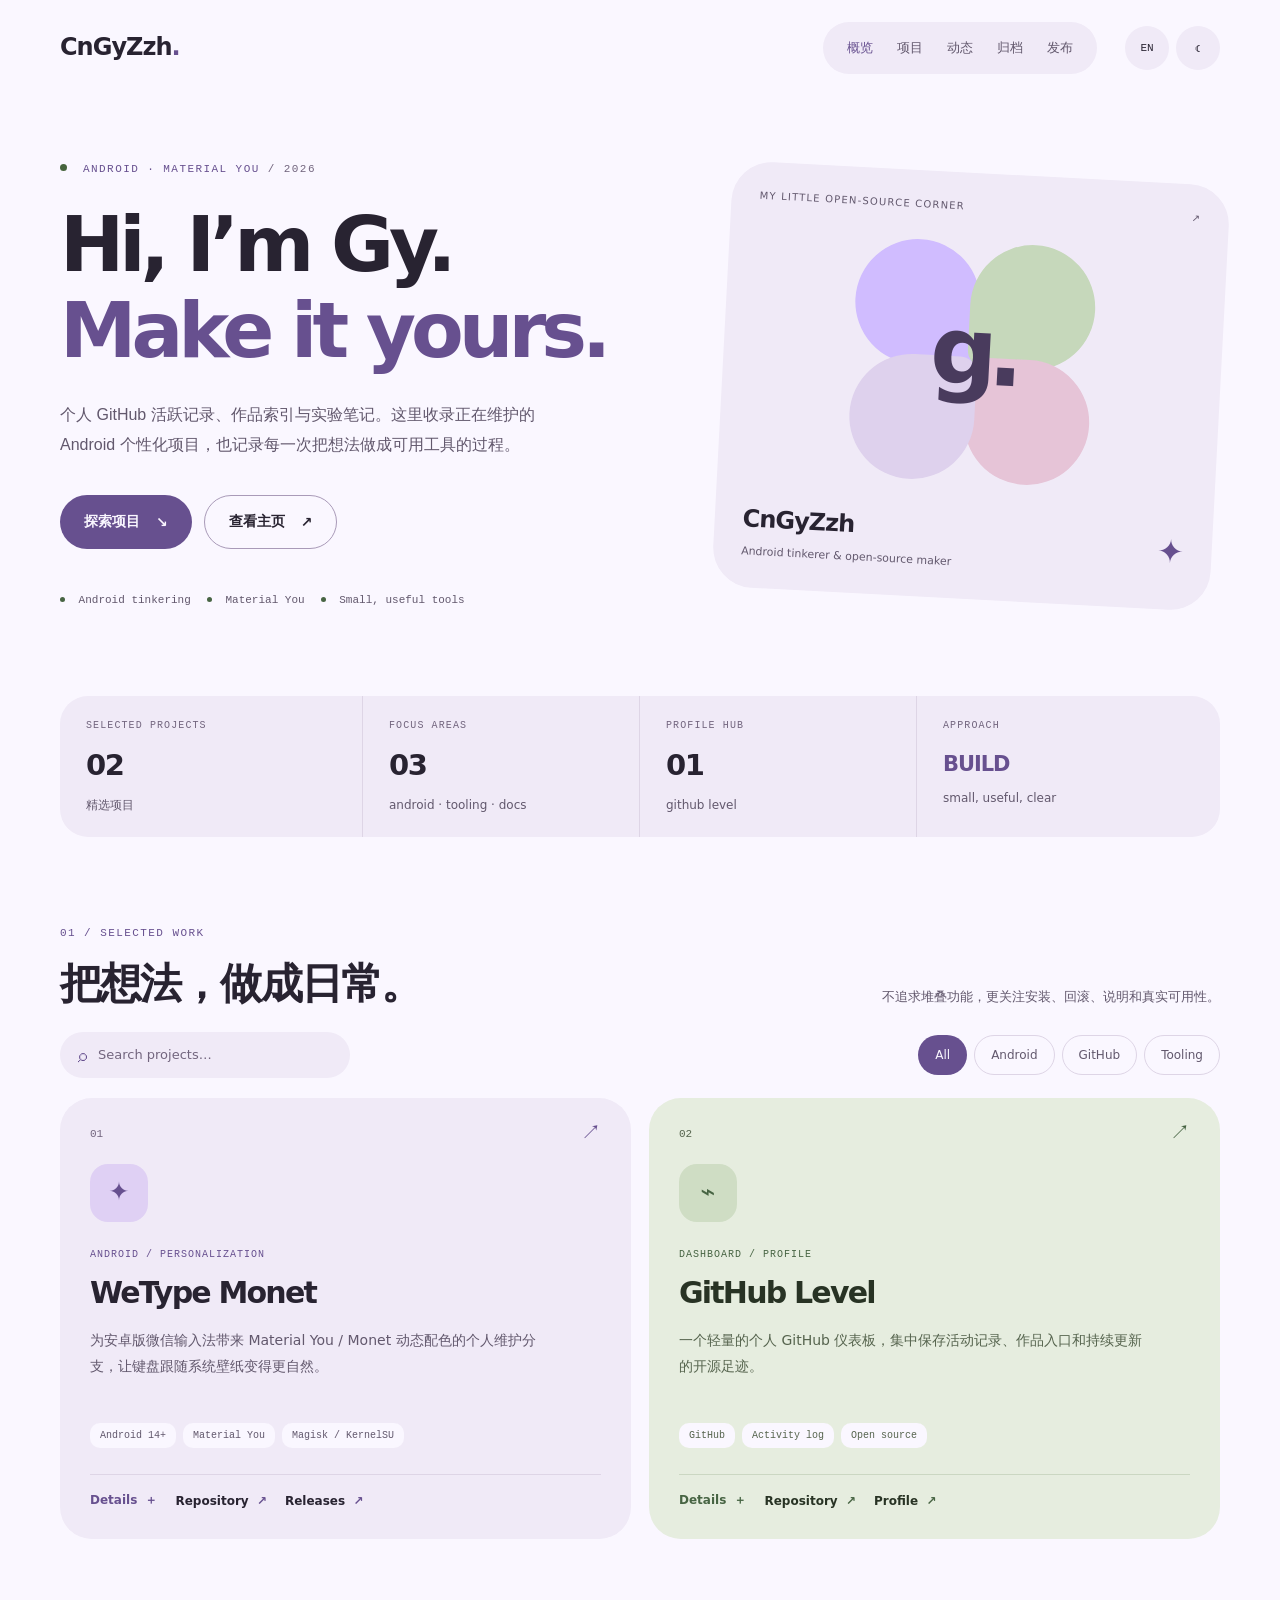
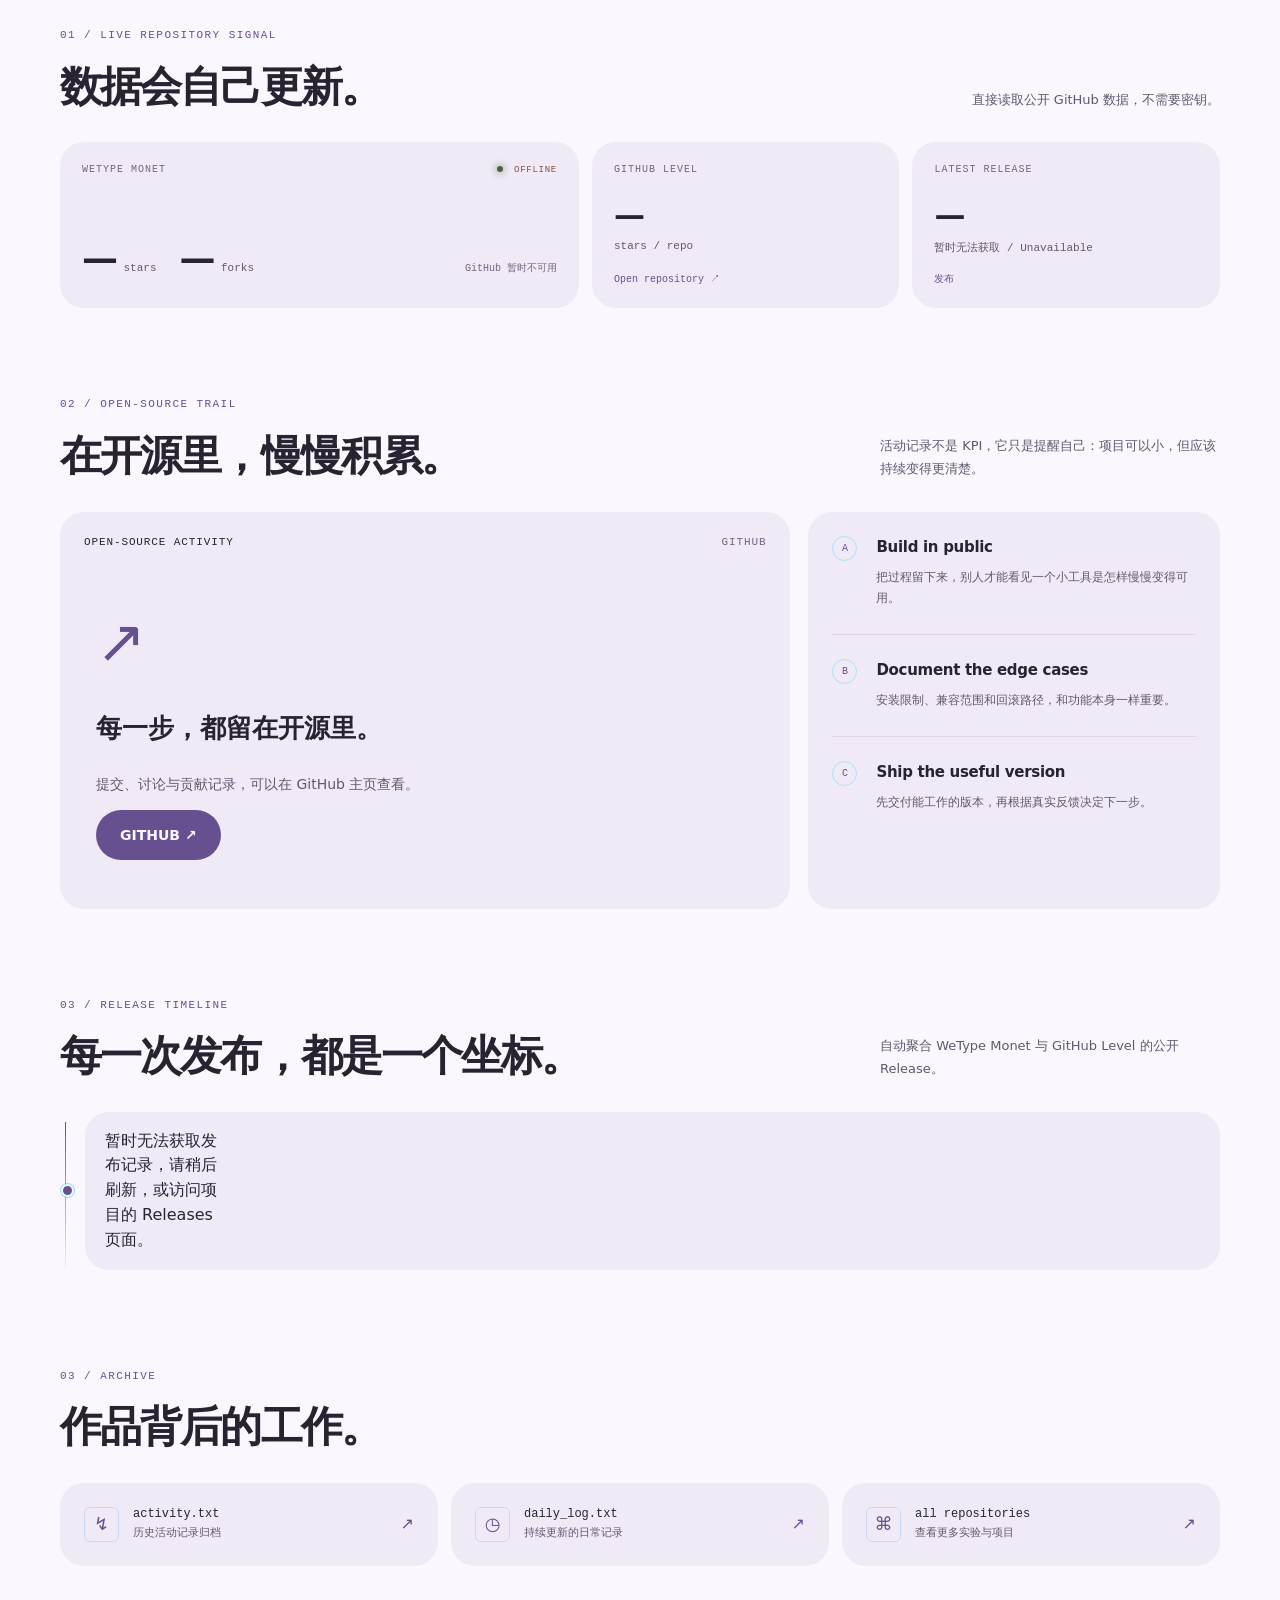
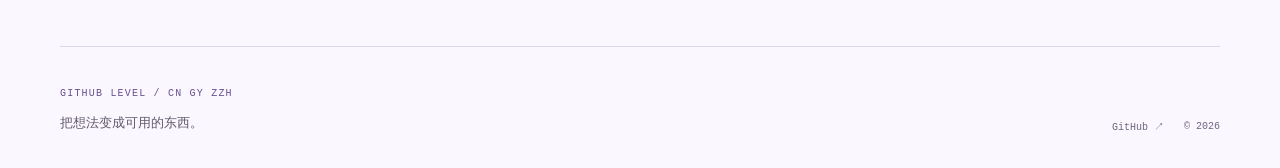
==== commit eee25dbb: "Refresh personal website with Material You surfaces and honest activity states" ====
--- a/index.html
+++ b/index.html
@@ -3,9 +3,9 @@
   <head>
     <meta charset="UTF-8" />
     <meta name="viewport" content="width=device-width, initial-scale=1.0" />
-    <meta name="theme-color" content="#07111f" />
+    <meta name="theme-color" content="#faf7ff" />
     <meta name="description" content="GitHub Level — CnGyZzh 的个人主页、项目索引与开源记录。" />
-    <title>GitHub Level · CnGyZzh</title>
+    <title>CnGyZzh · Android &amp; Material You</title>
     <link rel="canonical" href="https://cngyzzh.github.io/" />
     <meta property="og:type" content="website" />
     <meta property="og:url" content="https://cngyzzh.github.io/" />
@@ -17,7 +17,7 @@
     <script type="application/ld+json">{"@context":"https://schema.org","@type":"Person","name":"CnGyZzh","url":"https://github.com/CnGyZzh","sameAs":["https://github.com/CnGyZzh"],"knowsAbout":["Android","Open Source","Material You"]}</script>
     <link rel="icon" href="[data-uri]" type="image/svg+xml" />
     <style>
-@import url('https://fonts.googleapis.com/css2?family=DM+Mono:wght@400;500&family=Manrope:wght@400;500;600;700;800&family=Noto+Sans+SC:wght@400;500;700;900&display=swap');
+500&family=Manrope:wght@400;500;600;700;800&family=Noto+Sans+SC:wght@400;500;700;900&display=swap');
 
 :root {
   --bg: #07111f;
@@ -120,16 +120,18 @@
 @media (max-width: 700px) { .project-toolbar { align-items: stretch; flex-direction: column; margin-top: -4px; }.search-box { width: 100%; }.filter-chips { gap: 5px; }.filter-chip { flex: 1; } }
 
 </style>
+    <link rel="stylesheet" href="material.css" />
   </head>
-  <body>
+  <body class="light">
+    <a class="skip-link" href="#projects">跳转到项目</a>
     <div class="ambient ambient-a"></div>
     <div class="ambient ambient-b"></div>
     <div class="grid-overlay"></div>
 
     <header class="site-header" data-reveal>
-      <a class="brand" href="#top" aria-label="GitHub Level home">
+      <a class="brand" href="#top" aria-label="CnGyZzh home">
         <span class="brand-mark"><span></span><span></span><span></span></span>
-        <span class="brand-name">GitHub <em>Level</em></span>
+        <span class="brand-name">CnGyZzh<em>.</em></span>
       </a>
       <nav class="main-nav" aria-label="Main navigation">
         <a href="#overview">Overview</a>
@@ -147,8 +149,8 @@
     <main id="top">
       <section class="hero section-shell" id="overview">
         <div class="hero-copy" data-reveal>
-          <p class="eyebrow"><span class="pulse-dot"></span> OPEN-SOURCE NOTEBOOK <span class="eyebrow-year">/ 2026</span></p>
-          <h1>A small dashboard<br />for a <span>growing</span><br />GitHub trail.</h1>
+          <p class="eyebrow"><span class="pulse-dot"></span> ANDROID · MATERIAL YOU <span class="eyebrow-year">/ 2026</span></p>
+          <h1>Hi, I’m Gy.<br /><span>Make it yours.</span></h1>
           <p class="hero-lede">个人 GitHub 活跃记录、作品索引与实验笔记。这里收录正在维护的 Android 个性化项目，也记录每一次把想法做成可用工具的过程。</p>
           <div class="hero-actions">
             <a class="button button-primary" href="#projects">Explore projects <span>↘</span></a>
@@ -161,39 +163,21 @@
           </div>
         </div>
 
-        <div class="hero-console" data-reveal data-delay="120">
-          <div class="console-topbar"><span class="window-dot red"></span><span class="window-dot yellow"></span><span class="window-dot green"></span><span class="console-label">level_state.json</span><span class="console-status">LIVE</span></div>
-          <div class="console-body">
-            <div class="console-line"><span class="line-number">01</span><span><b class="cyan">{</b></span></div>
-            <div class="console-line"><span class="line-number">02</span><span><b class="key">"owner"</b><span class="muted">:</span> <b class="value">"CnGyZzh"</b><span class="muted">,</span></span></div>
-            <div class="console-line"><span class="line-number">03</span><span><b class="key">"focus"</b><span class="muted">:</span> <b class="value">"android / open source"</b><span class="muted">,</span></span></div>
-            <div class="console-line"><span class="line-number">04</span><span><b class="key">"active_projects"</b><span class="muted">:</span> <b class="number">02</b><span class="muted">,</span></span></div>
-            <div class="console-line"><span class="line-number">05</span><span><b class="key">"shipping"</b><span class="muted">:</span> <b class="value">true</b><span class="muted">,</span></span></div>
-            <div class="console-line"><span class="line-number">06</span><span><b class="key">"principle"</b><span class="muted">:</span> <b class="value">"make it useful"</b></span></div>
-            <div class="console-line"><span class="line-number">07</span><span><b class="cyan">}</b><span class="cursor"></span></span></div>
-          </div>
-          <div class="console-footer"><span>Last sync</span><strong>just now</strong><span class="footer-divider"></span><span>Branch</span><strong>main</strong></div>
+        <div class="hero-console identity-card" data-reveal>
+          <div class="identity-top"><span>MY LITTLE OPEN-SOURCE CORNER</span><span aria-hidden="true">↗</span></div>
+          <div class="monet-art" aria-hidden="true"><div class="petal p1"></div><div class="petal p2"></div><div class="petal p3"></div><div class="petal p4"></div><span>g.</span></div>
+          <div class="identity-bottom"><div><strong>CnGyZzh</strong><p>Android tinkerer &amp; open-source maker</p></div><span class="identity-badge">✦</span></div>
         </div>
       </section>
 
       <section class="metrics section-shell" aria-label="Dashboard metrics" data-reveal>
-        <div class="metric"><span class="metric-label">ACTIVE PROJECTS</span><strong data-count="2">02</strong><span class="metric-note">shipping now</span></div>
+        <div class="metric"><span class="metric-label">SELECTED PROJECTS</span><strong data-count="2">02</strong><span class="metric-note">精选项目</span></div>
         <div class="metric"><span class="metric-label">FOCUS AREAS</span><strong data-count="3">03</strong><span class="metric-note">android · tooling · docs</span></div>
         <div class="metric"><span class="metric-label">PROFILE HUB</span><strong>01</strong><span class="metric-note">github level</span></div>
-        <div class="metric metric-accent"><span class="metric-label">CURRENT MOOD</span><strong>BUILD</strong><span class="metric-note">small, useful, clear</span></div>
-      </section>
-
-      <section class="content-section section-shell live-signal-section" id="live-signal">
-        <div class="section-heading" data-reveal>
-          <div><p class="eyebrow">01 / LIVE REPOSITORY SIGNAL</p><h2 data-zh="数据会自己更新。" data-en="The signal updates itself.">The signal updates itself.</h2></div>
-          <p class="section-intro" data-zh="直接读取公开 GitHub 数据，不需要密钥。" data-en="Public GitHub data, synced without a key.">直接读取公开 GitHub 数据，不需要密钥。</p>
-        </div>
-        <div class="live-grid" data-reveal data-delay="80">
-          <div class="live-card live-card-wide"><div class="live-card-head"><span class="live-kicker">WETYPE MONET</span><span class="live-state" id="sync-state"><i></i> SYNCING</span></div><div class="live-main"><strong id="wetype-stars">—</strong><span>stars</span><strong id="wetype-forks">—</strong><span>forks</span><span class="live-divider"></span><small id="wetype-updated">Waiting for GitHub…</small></div></div>
-          <div class="live-card"><span class="live-kicker">GITHUB LEVEL</span><strong id="level-stars">—</strong><span>stars / repo</span><a href="https://github.com/CnGyZzh/Level" target="_blank" rel="noreferrer">Open repository ↗</a></div>
-          <div class="live-card"><span class="live-kicker">LATEST RELEASE</span><strong id="latest-release">—</strong><span id="latest-release-name">Checking releases…</span><a href="#releases">View timeline ↓</a></div>
-        </div>
-      </section>
+        <div class="metric metric-accent"><span class="metric-label">APPROACH</span><strong>BUILD</strong><span class="metric-note">small, useful, clear</span></div>
+      </section>
+
+
 
       <section class="content-section section-shell" id="projects">
         <div class="section-heading" data-reveal>
@@ -203,10 +187,10 @@
         <div class="project-toolbar" data-reveal data-delay="40">
           <label class="search-box"><span>⌕</span><input id="project-search" type="search" placeholder="Search projects…" aria-label="Search projects" /></label>
           <div class="filter-chips" role="group" aria-label="Filter projects">
-            <button class="filter-chip is-active" type="button" data-filter="all">All</button>
-            <button class="filter-chip" type="button" data-filter="android">Android</button>
-            <button class="filter-chip" type="button" data-filter="github">GitHub</button>
-            <button class="filter-chip" type="button" data-filter="tooling">Tooling</button>
+            <button class="filter-chip is-active" type="button" aria-pressed="true" data-filter="all">All</button>
+            <button class="filter-chip" type="button" aria-pressed="false" data-filter="android">Android</button>
+            <button class="filter-chip" type="button" aria-pressed="false" data-filter="github">GitHub</button>
+            <button class="filter-chip" type="button" aria-pressed="false" data-filter="tooling">Tooling</button>
           </div>
         </div>
         <div class="project-grid">
@@ -232,6 +216,18 @@
         <p class="project-empty" id="project-empty" hidden>No projects match that search.</p>
       </section>
 
+      <section class="content-section section-shell live-signal-section" id="live-signal">
+        <div class="section-heading" data-reveal>
+          <div><p class="eyebrow">01 / LIVE REPOSITORY SIGNAL</p><h2 data-zh="项目近况。" data-en="The signal updates itself.">The signal updates itself.</h2></div>
+          <p class="section-intro" data-zh="直接读取公开 GitHub 数据，不需要密钥。" data-en="Public GitHub data, synced without a key.">直接读取公开 GitHub 数据，不需要密钥。</p>
+        </div>
+        <div class="live-grid" data-reveal data-delay="80">
+          <div class="live-card live-card-wide"><div class="live-card-head"><span class="live-kicker">WETYPE MONET</span><span class="live-state" id="sync-state"><i></i> SYNCING</span></div><div class="live-main"><strong id="wetype-stars">—</strong><span>stars</span><strong id="wetype-forks">—</strong><span>forks</span><span class="live-divider"></span><small id="wetype-updated">Waiting for GitHub…</small></div></div>
+          <div class="live-card"><span class="live-kicker">GITHUB LEVEL</span><strong id="level-stars">—</strong><span>stars / repo</span><a href="https://github.com/CnGyZzh/Level" target="_blank" rel="noreferrer">Open repository ↗</a></div>
+          <div class="live-card"><span class="live-kicker">LATEST RELEASE</span><strong id="latest-release">—</strong><span id="latest-release-name">Checking releases…</span><a href="#releases">View timeline ↓</a></div>
+        </div>
+      </section>
+
       <section class="content-section section-shell activity-section" id="activity">
         <div class="section-heading" data-reveal>
           <div><p class="eyebrow">02 / OPEN-SOURCE TRAIL</p><h2>Keep the signal, skip the noise.</h2></div>
@@ -239,19 +235,8 @@
         </div>
         <div class="activity-layout">
           <div class="activity-visual" data-reveal data-delay="80">
-            <div class="visual-header"><span>CONTRIBUTION SIGNAL</span><span class="visual-period">LAST 12 MONTHS</span></div>
-            <div class="chart-wrap" role="img" aria-label="Recent GitHub activity trend">
-              <div class="chart-y-labels"><span>high</span><span>mid</span><span>low</span></div>
-              <svg class="activity-chart" viewBox="0 0 800 235" preserveAspectRatio="none" aria-hidden="true">
-                <defs><linearGradient id="chart-fill" x1="0" x2="0" y1="0" y2="1"><stop offset="0" stop-color="#22d3ee" stop-opacity=".28" /><stop offset="1" stop-color="#22d3ee" stop-opacity="0" /></linearGradient></defs>
-                <g class="chart-grid"><line x1="0" y1="24" x2="800" y2="24" /><line x1="0" y1="112" x2="800" y2="112" /><line x1="0" y1="200" x2="800" y2="200" /></g>
-                <path class="chart-area" d="M0 187 C28 181 38 151 63 160 S94 128 121 143 S149 183 176 159 S201 115 226 131 S256 139 283 100 S310 116 337 125 S363 170 390 147 S416 108 441 119 S468 151 495 120 S520 91 548 111 S576 146 604 95 S631 126 659 113 S688 71 716 88 S748 58 800 48 L800 235 L0 235 Z" />
-                <path class="chart-line" d="M0 187 C28 181 38 151 63 160 S94 128 121 143 S149 183 176 159 S201 115 226 131 S256 139 283 100 S310 116 337 125 S363 170 390 147 S416 108 441 119 S468 151 495 120 S520 91 548 111 S576 146 604 95 S631 126 659 113 S688 71 716 88 S748 58 800 48" />
-                <g class="chart-points"><circle cx="121" cy="143" r="4" /><circle cx="283" cy="100" r="4" /><circle cx="441" cy="119" r="4" /><circle cx="604" cy="95" r="4" /><circle cx="800" cy="48" r="4" /></g>
-              </svg>
-              <div class="chart-months"><span>APR</span><span>JUN</span><span>AUG</span><span>OCT</span><span>DEC</span><span>FEB</span></div>
-            </div>
-            <div class="visual-caption"><span class="caption-mark"></span><span>公开活动数据 · 持续记录中</span><a href="https://github.com/CnGyZzh" target="_blank" rel="noreferrer">View source ↗</a></div>
+            <div class="visual-header"><span>OPEN-SOURCE ACTIVITY</span><span class="visual-period">GITHUB</span></div>
+            <div class="activity-message"><span aria-hidden="true">↗</span><h3 data-zh="每一步，都留在开源里。" data-en="Small steps, shared openly.">每一步，都留在开源里。</h3><p data-zh="提交、讨论与贡献记录，可以在 GitHub 主页查看。" data-en="Explore commits, discussions, and contributions on GitHub.">提交、讨论与贡献记录，可以在 GitHub 主页查看。</p><a class="button button-primary" href="https://github.com/CnGyZzh?tab=overview">GitHub ↗</a></div>
           </div>
           <div class="activity-notes" data-reveal data-delay="150">
             <div class="note-block"><span class="note-index">A</span><div><h3>Build in public</h3><p>把过程留下来，别人才能看见一个小工具是怎样慢慢变得可用。</p></div></div>
@@ -351,8 +336,9 @@
 }
 
 // Light/dark theme preference.
-const savedTheme = localStorage.getItem('github-level-theme');
-if (savedTheme === 'light') document.body.classList.add('light');
+const storage = { get(key) { try { return localStorage.getItem(key); } catch { return null; } }, set(key, value) { try { localStorage.setItem(key, value); } catch {} } };
+const savedTheme = storage.get('github-level-theme');
+document.body.classList.toggle('light', savedTheme !== 'dark');
 function updateThemeButton() {
   const light = document.body.classList.contains('light');
   $('#theme-icon').textContent = light ? '☾' : '☼';
@@ -361,7 +347,7 @@
 updateThemeButton();
 themeToggle.addEventListener('click', () => {
   document.body.classList.toggle('light');
-  localStorage.setItem('github-level-theme', document.body.classList.contains('light') ? 'light' : 'dark');
+  storage.set('github-level-theme', document.body.classList.contains('light') ? 'light' : 'dark');
   updateThemeButton();
 });
 
@@ -371,7 +357,7 @@
     '[href="#overview"]': '概览', '[href="#projects"]': '项目', '[href="#activity"]': '动态', '[href="#archive"]': '归档', '[href="#releases"]': '发布',
     '.hero-lede': '个人 GitHub 活跃记录、作品索引与实验笔记。这里收录正在维护的 Android 个性化项目，也记录每一次把想法做成可用工具的过程。',
     '.hero-actions .button-primary': '探索项目 ↘', '.hero-actions .button-ghost': '查看主页 ↗',
-    '#live-signal .section-heading h2': '数据会自己更新。', '#projects .section-heading h2': '项目要有自己的观点。', '#activity .section-heading h2': '保持信号，跳过噪音。', '#releases .section-heading h2': '每一次发布，都是一个坐标。', '#archive .section-heading h2': '作品背后的工作。'
+    '#live-signal .section-heading h2': '数据会自己更新。', '#projects .section-heading h2': '把想法，做成日常。', '#activity .section-heading h2': '在开源里，慢慢积累。', '#releases .section-heading h2': '每一次发布，都是一个坐标。', '#archive .section-heading h2': '作品背后的工作。'
   },
   en: {
     '[href="#overview"]': 'Overview', '[href="#projects"]': 'Projects', '[href="#activity"]': 'Activity', '[href="#archive"]': 'Archive', '[href="#releases"]': 'Releases',
@@ -380,7 +366,7 @@
     '#live-signal .section-heading h2': 'The signal updates itself.', '#projects .section-heading h2': 'Projects with a point of view.', '#activity .section-heading h2': 'Keep the signal, skip the noise.', '#releases .section-heading h2': 'Every release is a coordinate.', '#archive .section-heading h2': 'The work behind the work.'
   }
 };
-let language = localStorage.getItem('github-level-language') || 'en';
+let language = (storage.get('github-level-language') === 'en' ? 'en' : 'zh');
 function applyLanguage(next) {
   language = next;
   document.documentElement.lang = next === 'zh' ? 'zh-CN' : 'en';
@@ -396,7 +382,7 @@
   });
   langToggle.textContent = next === 'zh' ? 'EN' : '中';
   langToggle.setAttribute('aria-label', next === 'zh' ? 'Switch to English' : '切换为中文');
-  localStorage.setItem('github-level-language', next);
+  storage.set('github-level-language', next);
 }
 applyLanguage(language);
 langToggle.addEventListener('click', () => applyLanguage(language === 'en' ? 'zh' : 'en'));
@@ -407,7 +393,10 @@
 const formatDate = (date) => new Intl.DateTimeFormat(language === 'zh' ? 'zh-CN' : 'en-US', { month: 'short', day: 'numeric', year: 'numeric' }).format(new Date(date));
 
 async function fetchJSON(path) {
-  const response = await fetch(`https://api.github.com${path}`, { headers: githubHeaders });
+  const controller = new AbortController();
+  const timeout = setTimeout(() => controller.abort(), 10000);
+  let response;
+  try { response = await fetch(`https://api.github.com${path}`, { headers: githubHeaders, signal: controller.signal }); } finally { clearTimeout(timeout); }
   if (!response.ok) throw new Error(`GitHub API ${response.status}`);
   return response.json();
 }
@@ -424,7 +413,7 @@
     timeline.innerHTML = `<div class="release-item"><span class="release-date">—</span><div><div class="release-repo">GITHUB LEVEL</div><div class="release-name">${language === 'zh' ? '暂无公开 Release' : 'No public releases yet'}</div></div></div>`;
     return;
   }
-  timeline.innerHTML = releases.slice(0, 8).map((release) => `<a class="release-item" href="${release.html_url}" target="_blank" rel="noreferrer"><span class="release-date">${formatDate(release.published_at || release.created_at)}</span><div><div class="release-repo">${escapeHTML(release.repo)}</div><div class="release-name">${escapeHTML(release.name || release.tag_name)}</div></div><span class="release-tag">${escapeHTML(release.tag_name)}</span></a>`).join('');
+  timeline.innerHTML = releases.slice(0, 8).map((release) => `<a class="release-item" href="${escapeHTML(release.html_url)}" target="_blank" rel="noreferrer"><span class="release-date">${formatDate(release.published_at || release.created_at)}</span><div><div class="release-repo">${escapeHTML(release.repo)}</div><div class="release-name">${escapeHTML(release.name || release.tag_name)}</div></div><span class="release-tag">${escapeHTML(release.tag_name)}</span></a>`).join('');
 }
 
 async function syncGitHub() {
@@ -440,12 +429,14 @@
     const releases = [...wetypeReleases.map((item) => ({ ...item, repo: 'WETYPE MONET' })), ...levelReleases.map((item) => ({ ...item, repo: 'GITHUB LEVEL' }))].sort((a, b) => new Date(b.published_at || b.created_at) - new Date(a.published_at || a.created_at));
     const latest = releases[0];
     if (latest) { $('#latest-release').textContent = latest.tag_name; $('#latest-release-name').textContent = latest.name || 'Published release'; }
+    if (!latest) $('#latest-release-name').textContent = language === 'zh' ? '暂无公开发布' : 'No public releases';
     renderReleases(releases);
     setSyncState('SYNCED');
   } catch (error) {
     setSyncState('OFFLINE', false);
     $('#wetype-updated').textContent = language === 'zh' ? 'GitHub 暂时不可用' : 'GitHub is temporarily unavailable';
-    renderReleases([]);
+    $('#latest-release-name').textContent = '暂时无法获取 / Unavailable';
+    $('#release-timeline').innerHTML = '<p class="release-item">暂时无法获取发布记录，请稍后刷新，或访问项目的 Releases 页面。</p>';
   }
 }
 syncGitHub();
@@ -487,7 +478,7 @@
 projectSearch?.addEventListener('input', applyProjectFilter);
 $$('.filter-chip').forEach((chip) => chip.addEventListener('click', () => {
   activeFilter = chip.dataset.filter;
-  $$('.filter-chip').forEach((item) => item.classList.toggle('is-active', item === chip));
+  $$('.filter-chip').forEach((item) => (item.classList.toggle('is-active', item === chip), item.setAttribute('aria-pressed', String(item === chip))));
   applyProjectFilter();
 }));
 
--- a/material.css
+++ b/material.css
@@ -0,0 +1,12 @@
+/* Material-inspired surfaces shared with the GitHub profile. */
+:root{--bg:#17151d;--bg-deep:#211e29;--panel:#26222f;--panel-strong:#302a3a;--line:#494151;--line-bright:#746581;--text:#f0e7f7;--muted:#c6bacf;--subtle:#b2a6bf;--cyan:#d0bcff;--blue:#bccdb0;--violet:#d0bcff;--green:#bbd5ae;--orange:#ffba99}
+body.light{--bg:#faf7ff;--bg-deep:#f0eaf7;--panel:#f0eaf7;--panel-strong:#fff;--line:#ded5e6;--line-bright:#a99ab8;--text:#282331;--muted:#62586d;--subtle:#72657e;--cyan:#67508f;--blue:#476443;--violet:#67508f;--green:#46643d;--orange:#895038}
+body{font-family:system-ui,-apple-system,'Segoe UI','Microsoft YaHei',sans-serif}button,input{font:inherit}a,button,input{touch-action:manipulation}a:focus-visible,button:focus-visible,input:focus-visible{outline:3px solid var(--cyan);outline-offset:5px}section{scroll-margin-top:24px}.ambient,.grid-overlay{display:none}.skip-link{position:fixed;top:-80px;left:16px;z-index:99;padding:12px 20px;background:var(--panel-strong);border-radius:24px}.skip-link:focus{top:16px}
+.site-header{height:96px;border:0;max-width:1160px}.brand{font-size:24px;letter-spacing:-1px}.brand-mark{display:none}.main-nav{background:var(--panel);padding:17px 24px;border-radius:40px;gap:24px}.main-nav a{font:500 13px system-ui;letter-spacing:0}.main-nav a.active{color:var(--cyan)}.tool-button{width:44px;height:44px;border-radius:50%;background:var(--panel);border:0;color:var(--text)}
+.hero{gap:64px;min-height:600px;padding:60px 0 80px;grid-template-columns:1.2fr 1fr}.eyebrow{letter-spacing:.13em;line-height:1.5}.pulse-dot{box-shadow:none}h1{font-size:clamp(48px,6vw,78px);line-height:1.12;letter-spacing:-.065em}h1 span{background:none;color:var(--cyan)}.hero-lede{font-size:16px;max-width:500px}.button{border-radius:999px;padding:17px 24px;letter-spacing:0;font:600 14px system-ui;min-height:48px}.button-primary{background:var(--cyan);color:var(--bg);box-shadow:none}.button-primary:hover{box-shadow:none}.hero-meta{color:var(--muted);line-height:1.8}
+.hero-console,.light .hero-console{background:var(--panel);border:0;border-radius:40px;box-shadow:none;transform:rotate(3deg)}.hero-console:hover{transform:rotate(0)}.identity-card{padding:28px}.identity-top{display:flex;justify-content:space-between;gap:8px;font:10px system-ui;letter-spacing:.12em;color:var(--muted)}.monet-art{width:240px;height:240px;position:relative;margin:30px auto}.petal{position:absolute;width:125px;height:125px;background:#d0bcff;border-radius:65px 65px 18px 65px}.p1{top:0;left:0}.p2{right:0;top:0;transform:rotate(90deg);background:#c6d8bb}.p3{bottom:0;right:0;transform:rotate(180deg);background:#e6c4d7}.p4{bottom:0;left:0;transform:rotate(270deg);background:#ded1ed}.monet-art>span{position:absolute;inset:0;display:grid;place-items:center;font-size:94px;font-weight:650;color:#493b5d;letter-spacing:-9px;padding-bottom:20px}.identity-bottom{display:flex;align-items:center;justify-content:space-between}.identity-bottom strong{font-size:24px;letter-spacing:-1px}.identity-bottom p{font-size:11px;color:var(--muted);margin:5px 0 0}.identity-badge{font-size:32px;color:var(--cyan)}
+.metrics{border:0;border-radius:28px;background:var(--panel);padding:0 26px}.metric{border-color:var(--line);min-height:120px}.metric strong{font-weight:550}.content-section{padding-top:88px}.section-heading h2{font-size:clamp(28px,4vw,42px);letter-spacing:-.045em;line-height:1.3}.section-heading{margin-bottom:28px}.section-intro{font-family:inherit}.project-card,.project-card-secondary,.light .project-card-secondary{background:var(--panel);border:0;border-radius:32px;padding:30px;min-height:410px}.project-card-secondary,.light .project-card-secondary{background:#e6eddf;color:#283324}.project-card-secondary{--muted:#56644e;--subtle:#56644e;--text:#283324;--cyan:#476443;--line:#cbd7c2}.project-card::after{display:none}.project-card:hover{box-shadow:0 12px 24px #3524460d;transform:translateY(-4px)}.project-card-top{margin-bottom:24px}.project-icon{border:0;border-radius:18px;width:58px;height:58px;background:#dfd0f4;color:#67508f}.icon-level{background:#cfddc4;color:#476443}.project-card-secondary .project-type{color:#476443}.project-card h3{font-size:30px;font-weight:600}.project-card>p:not(.project-type){font-family:inherit}.tag-row span{border:0;background:var(--bg);border-radius:10px;padding:7px 10px}.card-bottom{position:static;margin-top:26px;flex-wrap:wrap}.card-bottom a,.inline-button{font:600 12px system-ui}.search-box,.light .search-box{background:var(--panel);border:0;border-radius:24px;padding:14px 18px}.filter-chip{border-radius:24px;padding:12px 16px;font:12px system-ui}.filter-chip.is-active{background:var(--cyan);color:var(--bg);border-color:transparent}.search-box input{font:13px system-ui}
+.live-card,.light .live-card,.live-card-wide,.light .live-card-wide,.activity-visual,.activity-notes,.archive-card,.release-item,.light .release-item{background:var(--panel);border:0;border-radius:24px}.live-card strong{overflow-wrap:anywhere}.live-main{flex-wrap:wrap}.live-main small{white-space:normal}.live-card a{color:var(--cyan)}.activity-message{padding:25px 12px}.activity-message>span{font-size:60px;color:var(--cyan)}.activity-message h3{font-size:26px;margin-top:20px}.activity-message p{color:var(--muted);font-size:14px}.note-block p{font-family:inherit}.release-item{margin-bottom:10px}.release-name{overflow-wrap:anywhere}.release-tag{max-width:180px;overflow-wrap:anywhere}.archive-card{padding:24px}.archive-icon{color:var(--cyan)}.project-dialog,.light .project-dialog{background:var(--bg);border:1px solid var(--line);border-radius:32px}.dialog-close{border-radius:50%;min-width:44px;min-height:44px}.dialog-links a,.dialog-feature{border-radius:14px}.site-footer{margin-top:80px;padding-top:32px;padding-bottom:32px}.site-footer p{font-family:inherit}
+@media(max-width:900px){.hero{gap:32px}.monet-art{width:200px;height:200px}.petal{width:105px;height:105px}.main-nav{gap:14px;padding:15px}.hero-console{transform:none}.identity-card{padding:22px}}
+@media(max-width:700px){.site-header,.section-shell{width:calc(100% - 36px)}.site-header{height:auto;min-height:86px;flex-wrap:wrap;gap:12px;padding:16px 0}.main-nav{display:flex;order:3;width:100%;justify-content:space-around;margin:0;gap:8px}.main-nav a{font-size:12px}.header-tools{margin-left:auto}.hero{grid-template-columns:1fr;padding:40px 0;gap:32px;min-height:0}h1{font-size:54px}.hero-console{max-width:430px;width:100%;justify-self:center}.identity-card{padding:24px}.hero-meta{gap:12px}.hero-actions{margin-bottom:24px}.metrics{padding:12px 20px;grid-template-columns:1fr 1fr}.metric,.metric+.metric{padding:16px 12px;border:0;min-height:105px}.content-section{padding-top:64px}.section-heading{gap:18px}.project-card{padding:26px;min-height:0}.live-grid{grid-template-columns:1fr}.live-main{gap:10px}.activity-message h3{font-size:24px}.release-tag{max-width:110px}.site-footer{margin-top:60px}.tool-button{width:44px;height:44px}.hero-console:hover{transform:none}}
+@media(prefers-reduced-motion:reduce){html{scroll-behavior:auto}*,*::before,*::after{animation:none!important;transition:none!important}.hero-console{transform:none}}
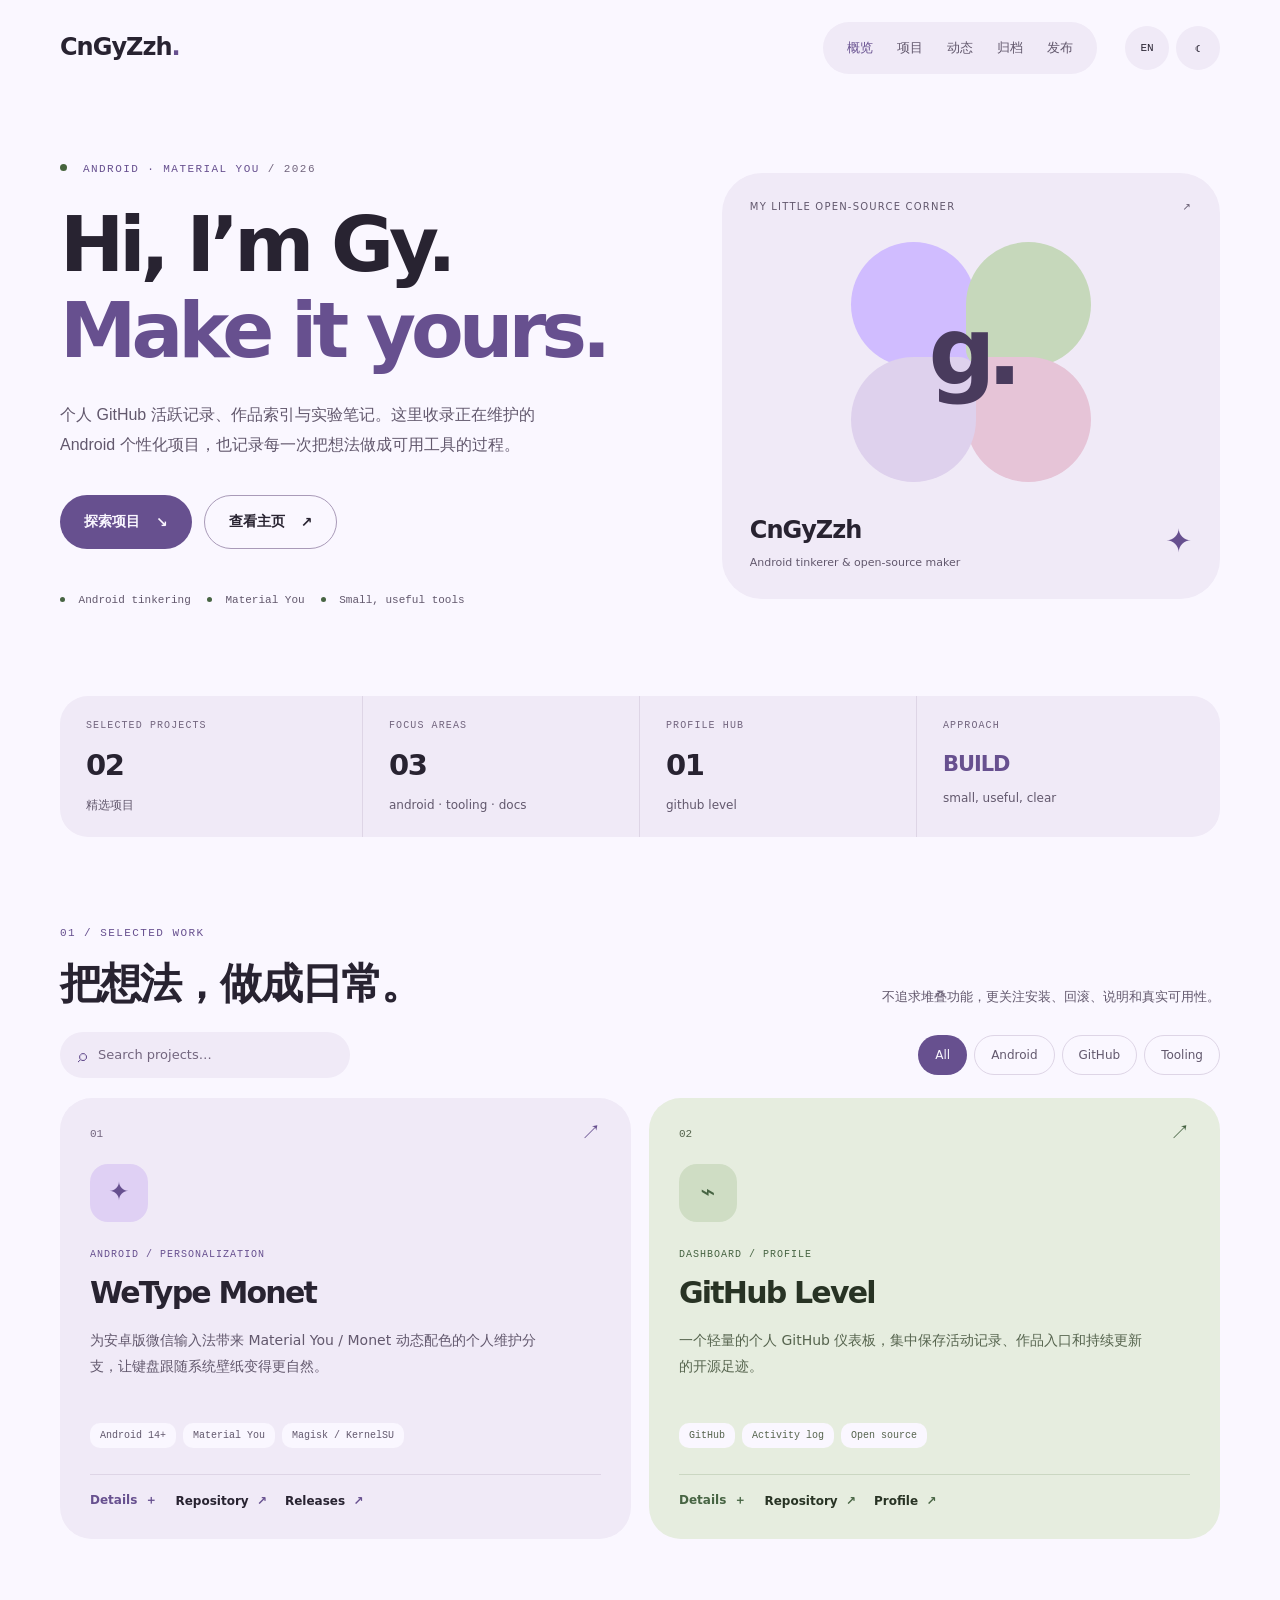
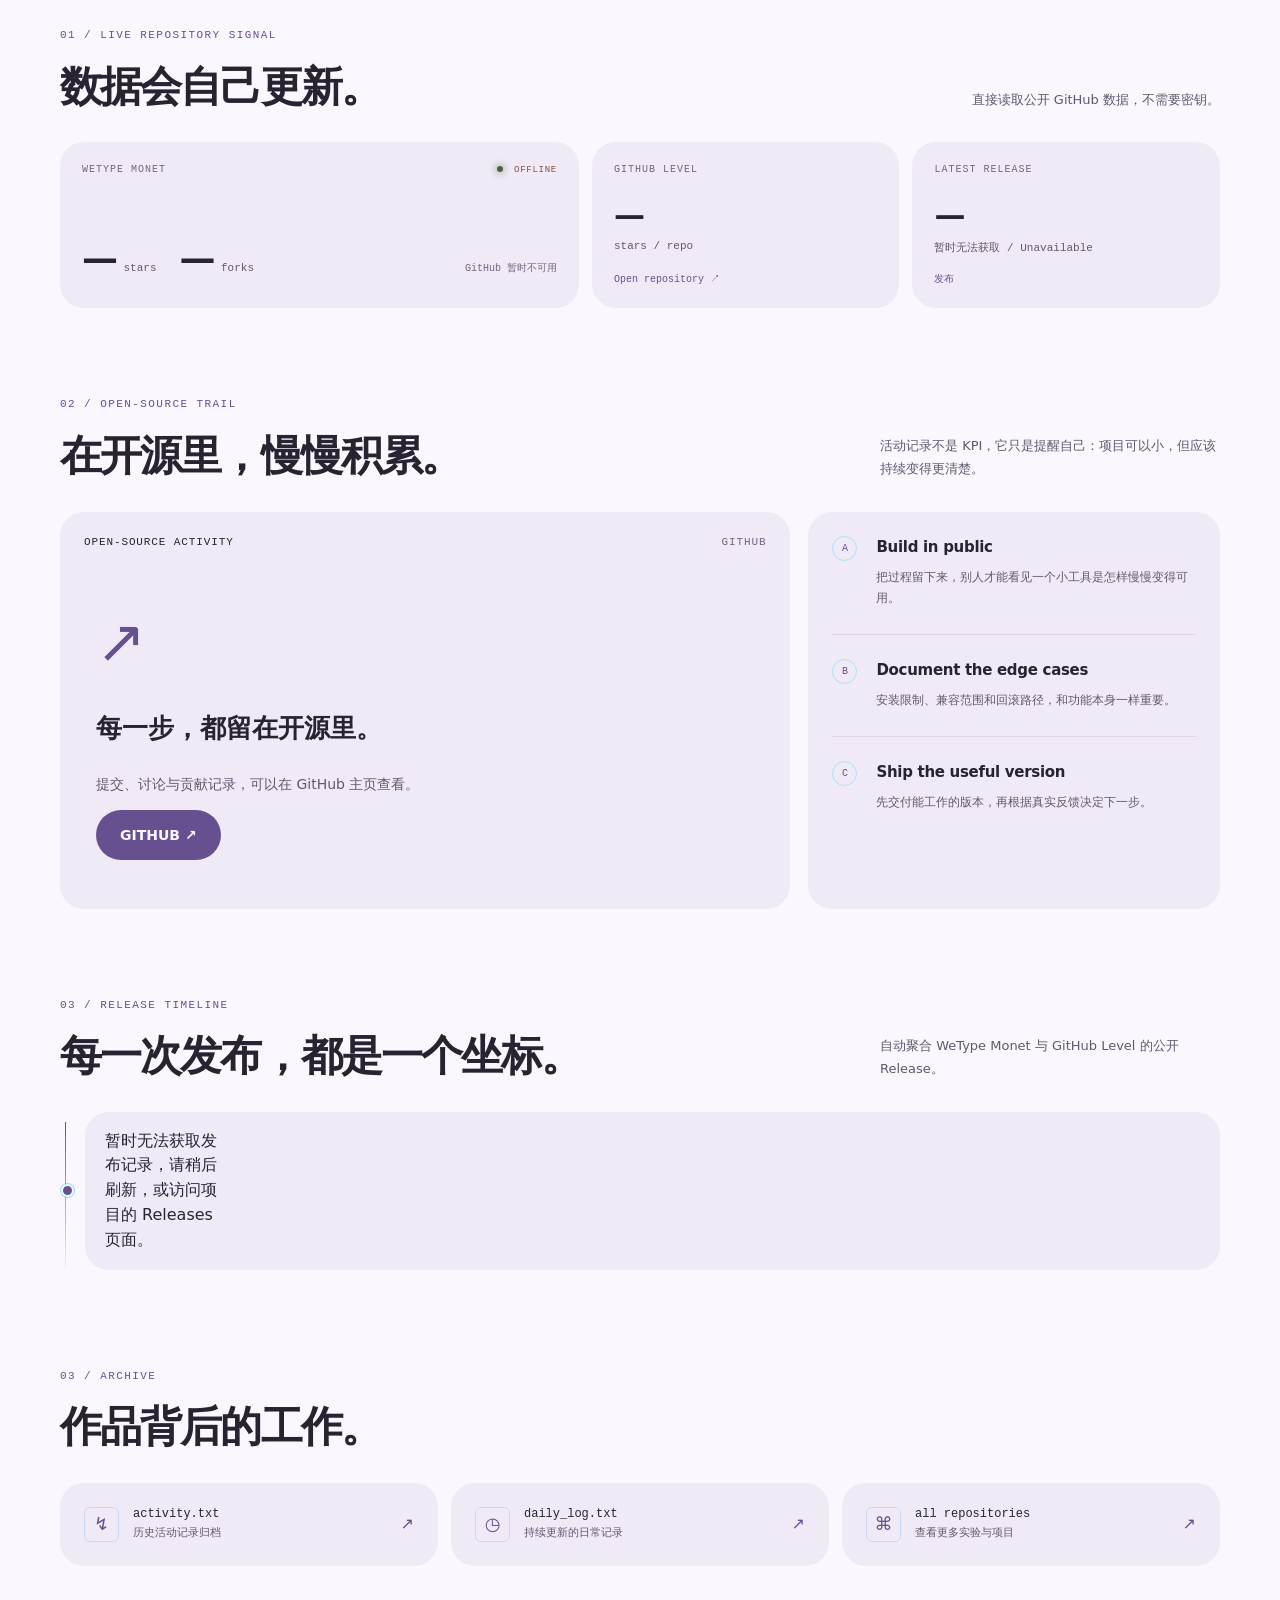
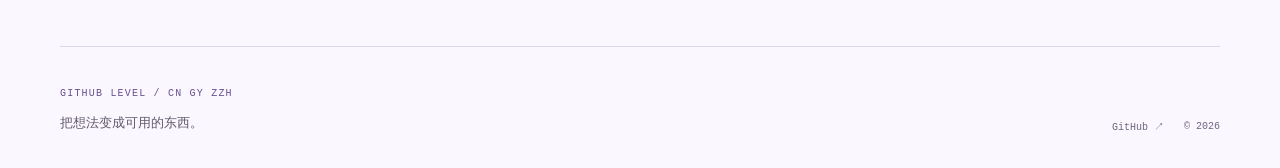
==== commit 23efe8bd: "Make Material interactions immediate and animate entrances on demand" ====
--- a/index.html
+++ b/index.html
@@ -287,23 +287,46 @@
 document.documentElement.classList.add('loaded');
 $('#year').textContent = new Date().getFullYear();
 
-const revealItems = $$('[data-reveal]');
-if (!reduceMotion && 'IntersectionObserver' in window) {
-  document.documentElement.classList.remove('loaded');
+// Animate on entry without hiding content or delaying pointer feedback.
+const motionPreference = window.matchMedia('(prefers-reduced-motion: reduce)');
+if (!motionPreference.matches && 'IntersectionObserver' in window) {
   const observer = new IntersectionObserver((entries, instance) => {
-    entries.forEach((entry) => {
-      if (entry.isIntersecting) {
-        entry.target.classList.add('is-visible');
-        instance.unobserve(entry.target);
-      }
+    entries.forEach(({ target, isIntersecting }) => {
+      if (!isIntersecting) return;
+      instance.unobserve(target);
+      if (!motionPreference.matches) target.animate([
+        { opacity: .3, translate: '0 12px' },
+        { opacity: 1, translate: '0 0' }
+      ], { duration: 280, easing: 'cubic-bezier(.2,.8,.2,1)' });
     });
-  }, { threshold: 0.12 });
-  revealItems.forEach((item) => observer.observe(item));
-  document.documentElement.classList.add('loaded');
-  requestAnimationFrame(() => revealItems.forEach((item) => {
-    if (item.getBoundingClientRect().top < window.innerHeight * .9) item.classList.add('is-visible');
-  }));
-} else revealItems.forEach((item) => item.classList.add('is-visible'));
+  }, { threshold: 0, rootMargin: '0px 0px 24px 0px' });
+  $$('[data-reveal]').forEach((item) => {
+    if (item.getBoundingClientRect().top >= window.innerHeight) observer.observe(item);
+  });
+  motionPreference.addEventListener('change', () => {
+    if (motionPreference.matches) {
+      observer.disconnect();
+      document.getAnimations().forEach((animation) => animation.cancel());
+    }
+  });
+}
+
+// Immediate pointer feedback; one short, compositor-driven ripple per control.
+document.addEventListener('pointerdown', (event) => {
+  if (motionPreference.matches || event.button !== 0) return;
+  const control = event.target.closest('.button, .tool-button, .filter-chip');
+  if (!control) return;
+  control.querySelector('.touch-ripple')?.remove();
+  const bounds = control.getBoundingClientRect();
+  const ripple = document.createElement('span');
+  ripple.className = 'touch-ripple';
+  ripple.setAttribute('aria-hidden', 'true');
+  const size = Math.max(bounds.width, bounds.height) * 2;
+  Object.assign(ripple.style, { width: size + 'px', height: size + 'px', left: (event.clientX - bounds.left - size / 2) + 'px', top: (event.clientY - bounds.top - size / 2) + 'px' });
+  control.append(ripple);
+  const animation = ripple.animate([{ transform: 'scale(0)', opacity: .18 }, { transform: 'scale(1)', opacity: 0 }], { duration: 340, easing: 'cubic-bezier(.2,.8,.2,1)' });
+  animation.finished.then(() => ripple.remove(), () => ripple.remove());
+}, { passive: true });
 
 const counters = $$('[data-count]');
 if (!reduceMotion && 'IntersectionObserver' in window) {
@@ -454,6 +477,7 @@
   $('#dialog-features').innerHTML = detail.features.map((feature) => `<div class="dialog-feature">${escapeHTML(feature)}</div>`).join('');
   $('#dialog-links').innerHTML = detail.links.map(([label, url]) => `<a href="${url}" target="_blank" rel="noreferrer">${label} ↗</a>`).join('');
   if (typeof dialog.showModal === 'function') dialog.showModal(); else dialog.setAttribute('open', '');
+  if (!motionPreference.matches) dialog.animate([{ opacity: 0, transform: 'translateY(10px) scale(.98)' }, { opacity: 1, transform: 'translateY(0) scale(1)' }], { duration: 180, easing: 'cubic-bezier(.2,.8,.2,1)' });
 }));
 $('#dialog-close').addEventListener('click', () => dialog.close());
 dialog.addEventListener('click', (event) => { if (event.target === dialog) dialog.close(); });
--- a/material.css
+++ b/material.css
@@ -9,4 +9,23 @@
 .live-card,.light .live-card,.live-card-wide,.light .live-card-wide,.activity-visual,.activity-notes,.archive-card,.release-item,.light .release-item{background:var(--panel);border:0;border-radius:24px}.live-card strong{overflow-wrap:anywhere}.live-main{flex-wrap:wrap}.live-main small{white-space:normal}.live-card a{color:var(--cyan)}.activity-message{padding:25px 12px}.activity-message>span{font-size:60px;color:var(--cyan)}.activity-message h3{font-size:26px;margin-top:20px}.activity-message p{color:var(--muted);font-size:14px}.note-block p{font-family:inherit}.release-item{margin-bottom:10px}.release-name{overflow-wrap:anywhere}.release-tag{max-width:180px;overflow-wrap:anywhere}.archive-card{padding:24px}.archive-icon{color:var(--cyan)}.project-dialog,.light .project-dialog{background:var(--bg);border:1px solid var(--line);border-radius:32px}.dialog-close{border-radius:50%;min-width:44px;min-height:44px}.dialog-links a,.dialog-feature{border-radius:14px}.site-footer{margin-top:80px;padding-top:32px;padding-bottom:32px}.site-footer p{font-family:inherit}
 @media(max-width:900px){.hero{gap:32px}.monet-art{width:200px;height:200px}.petal{width:105px;height:105px}.main-nav{gap:14px;padding:15px}.hero-console{transform:none}.identity-card{padding:22px}}
 @media(max-width:700px){.site-header,.section-shell{width:calc(100% - 36px)}.site-header{height:auto;min-height:86px;flex-wrap:wrap;gap:12px;padding:16px 0}.main-nav{display:flex;order:3;width:100%;justify-content:space-around;margin:0;gap:8px}.main-nav a{font-size:12px}.header-tools{margin-left:auto}.hero{grid-template-columns:1fr;padding:40px 0;gap:32px;min-height:0}h1{font-size:54px}.hero-console{max-width:430px;width:100%;justify-self:center}.identity-card{padding:24px}.hero-meta{gap:12px}.hero-actions{margin-bottom:24px}.metrics{padding:12px 20px;grid-template-columns:1fr 1fr}.metric,.metric+.metric{padding:16px 12px;border:0;min-height:105px}.content-section{padding-top:64px}.section-heading{gap:18px}.project-card{padding:26px;min-height:0}.live-grid{grid-template-columns:1fr}.live-main{gap:10px}.activity-message h3{font-size:24px}.release-tag{max-width:110px}.site-footer{margin-top:60px}.tool-button{width:44px;height:44px}.hero-console:hover{transform:none}}
-@media(prefers-reduced-motion:reduce){html{scroll-behavior:auto}*,*::before,*::after{animation:none!important;transition:none!important}.hero-console{transform:none}}
+/* Entry motion uses the independent translate property, leaving hover immediate. */
+[data-reveal],.loaded [data-reveal]{opacity:1;transform:none}
+.loaded [data-reveal][data-delay]{transition-delay:0s}
+:root{--motion-ease:cubic-bezier(.2,.8,.2,1)}
+.button,.tool-button,.filter-chip,.inline-button,.dialog-close{position:relative;isolation:isolate;overflow:hidden;cursor:pointer;transition:transform 140ms var(--motion-ease),background-color 140ms ease,color 140ms ease,border-color 140ms ease}
+.button:active,.tool-button:active,.filter-chip:active,.dialog-close:active{transform:scale(.96);transition-duration:65ms}
+.touch-ripple{position:absolute;border-radius:50%;background:currentColor;pointer-events:none;z-index:-1}
+.project-card,.archive-card,.release-item{transition:transform 170ms var(--motion-ease),background-color 170ms ease;box-shadow:none}
+.hero-console{transition:transform 220ms var(--motion-ease)}
+.monet-art{transition:transform 240ms var(--motion-ease)}
+.archive-card:hover{background:var(--panel);border-color:var(--line)}
+@media(hover:hover) and (pointer:fine){
+  .button:hover,.tool-button:hover{transform:translateY(-2px)}
+  .project-card:hover,.archive-card:hover{transform:translateY(-4px);box-shadow:none}
+  .identity-card:hover .monet-art{transform:rotate(5deg) scale(1.025)}
+  .filter-chip:hover:not(.is-active){background:var(--panel);color:var(--cyan)}
+  .button:active,.tool-button:active{transform:scale(.96)}
+}
+@media(hover:none){.button:hover,.project-card:hover,.archive-card:hover,.release-item:hover,.hero-console:hover{transform:none;box-shadow:none}.button:active{transform:scale(.96)}}
+@media(prefers-reduced-motion:reduce){html{scroll-behavior:auto}*,*::before,*::after{animation:none!important;transition:none!important}.hero-console,.identity-card:hover .monet-art{transform:none}}
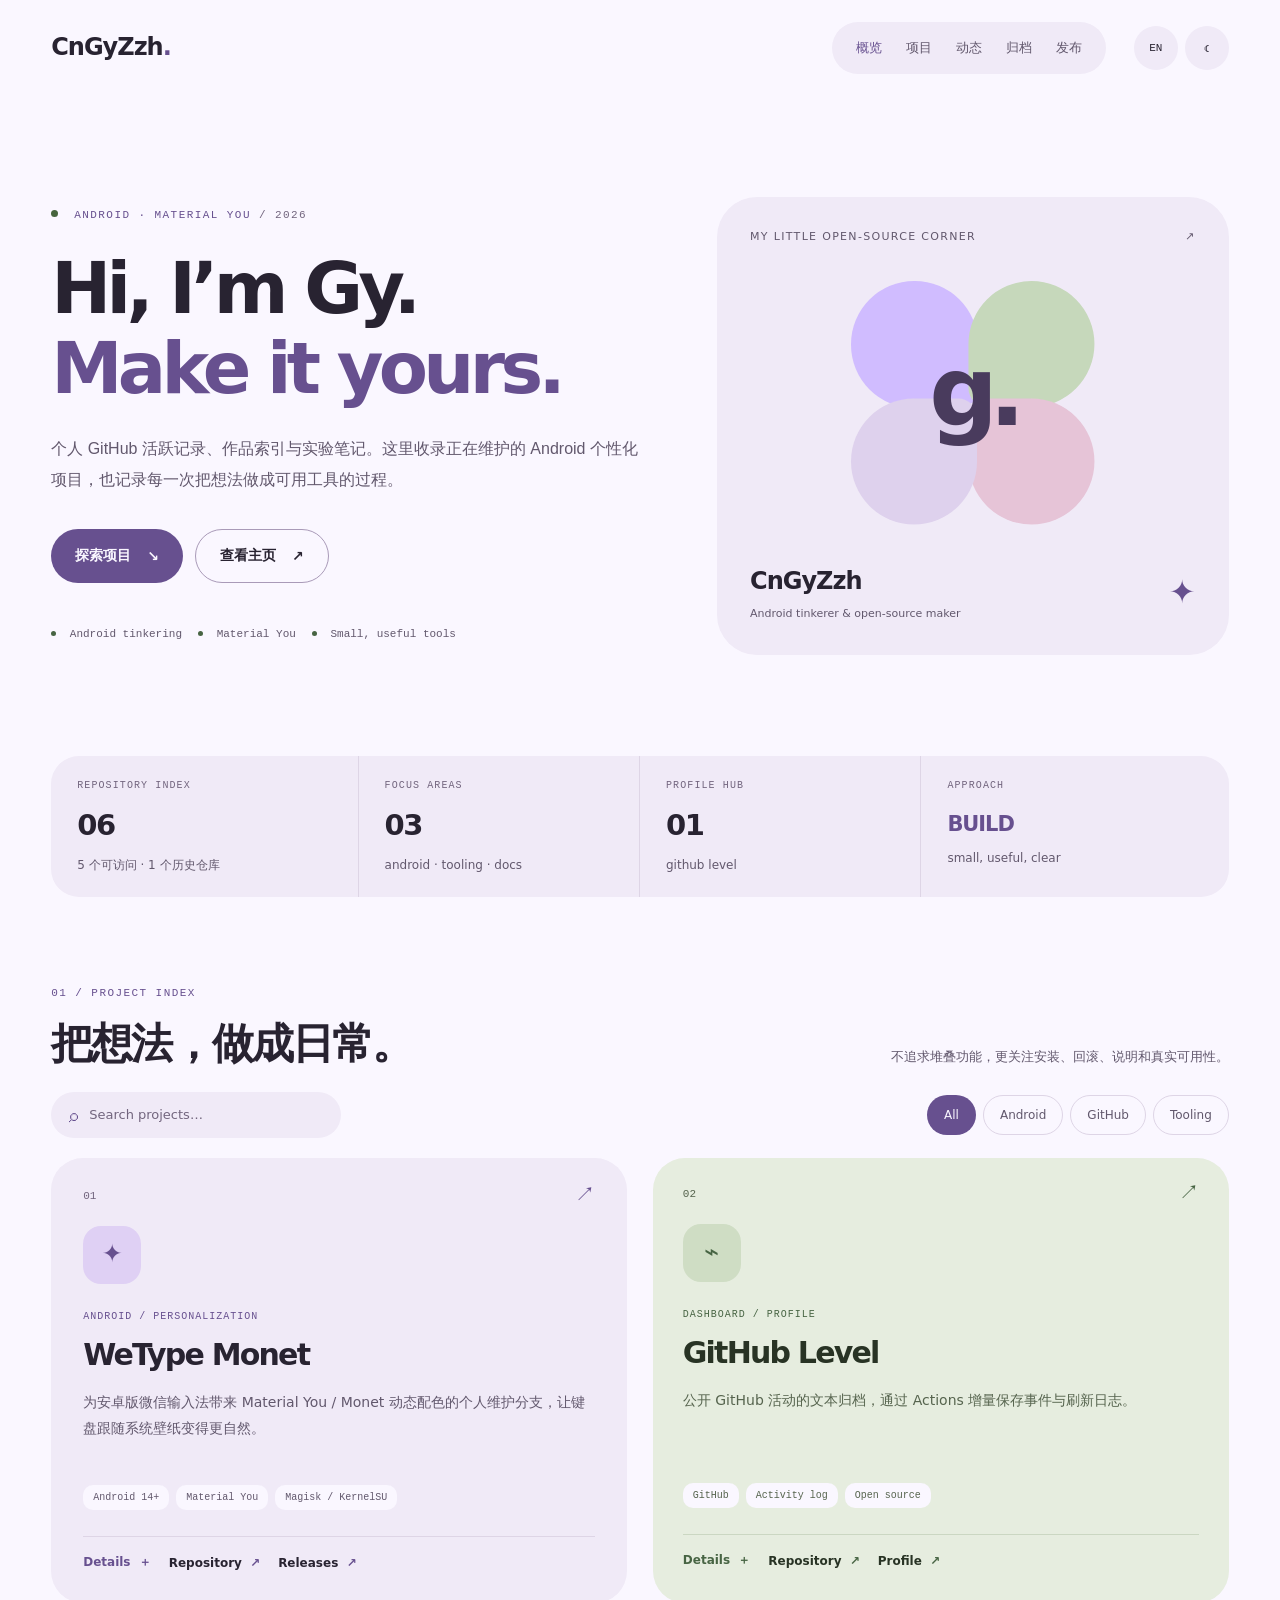
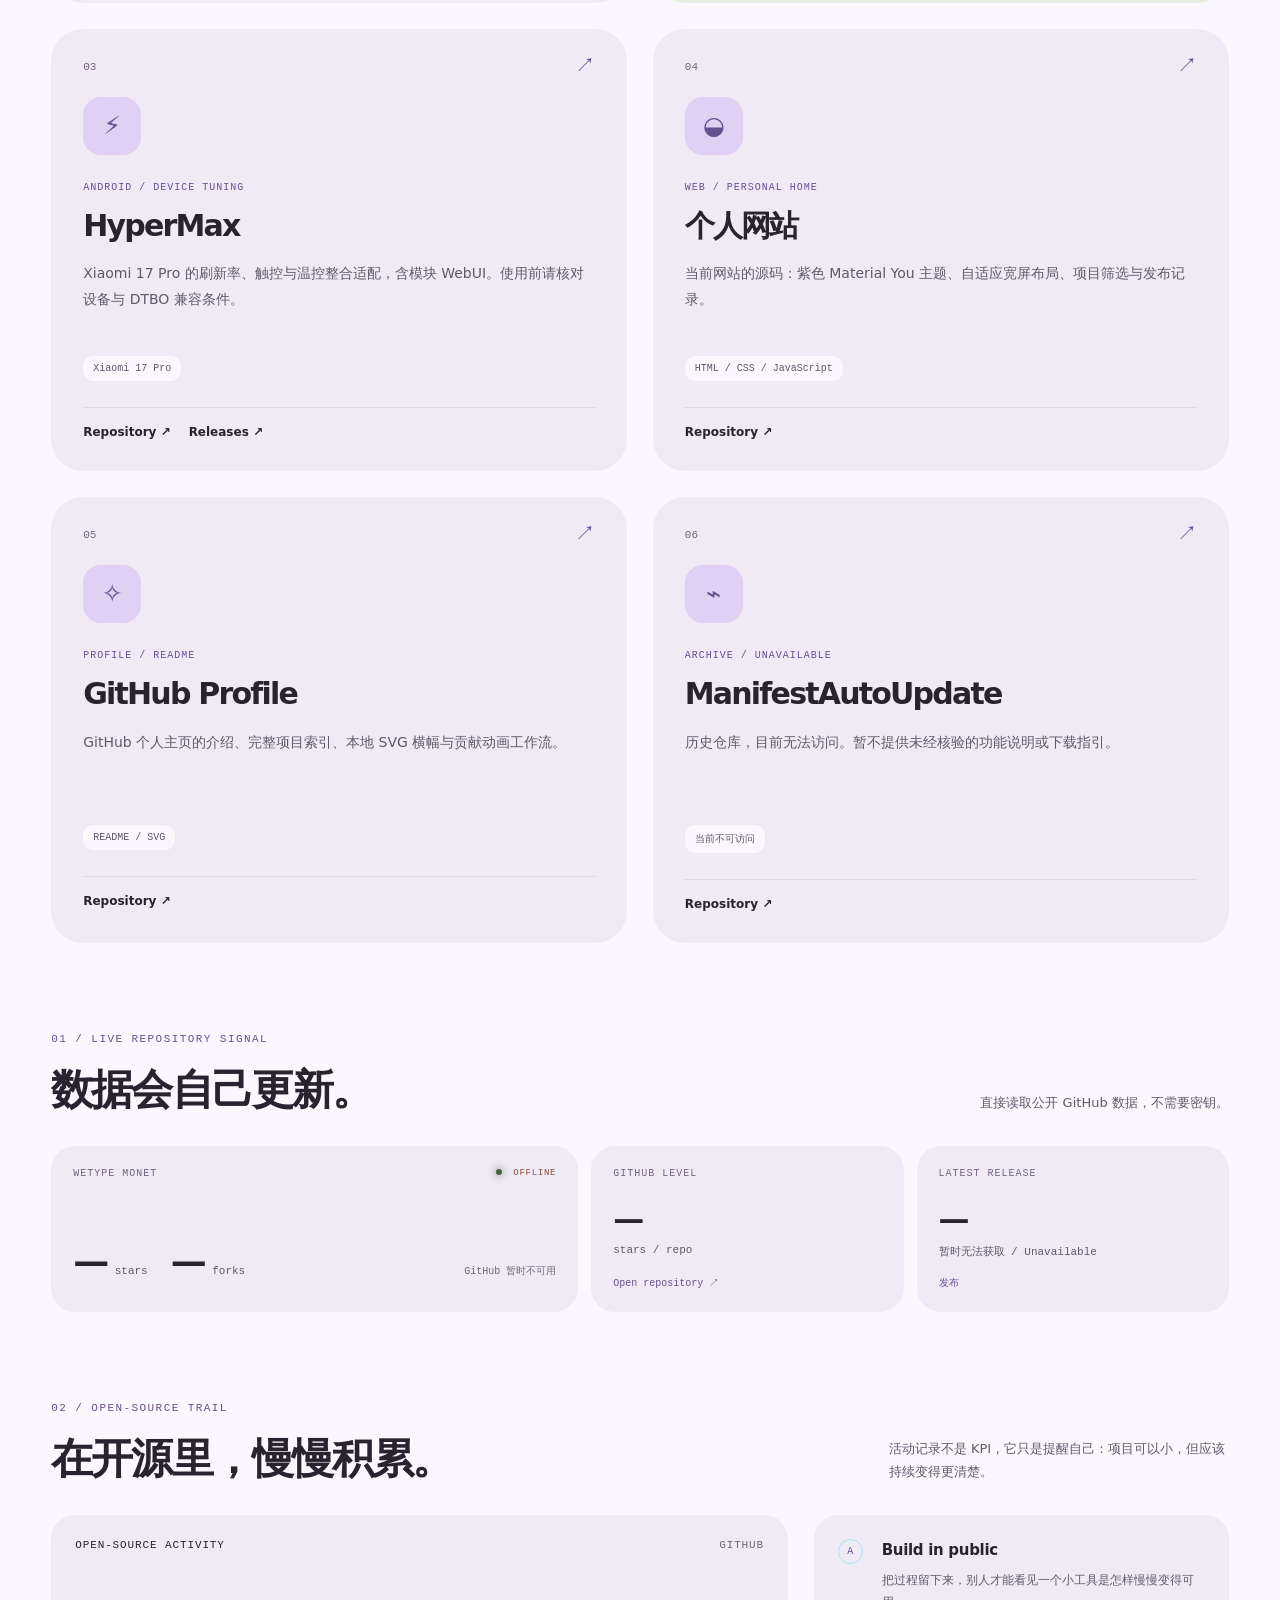
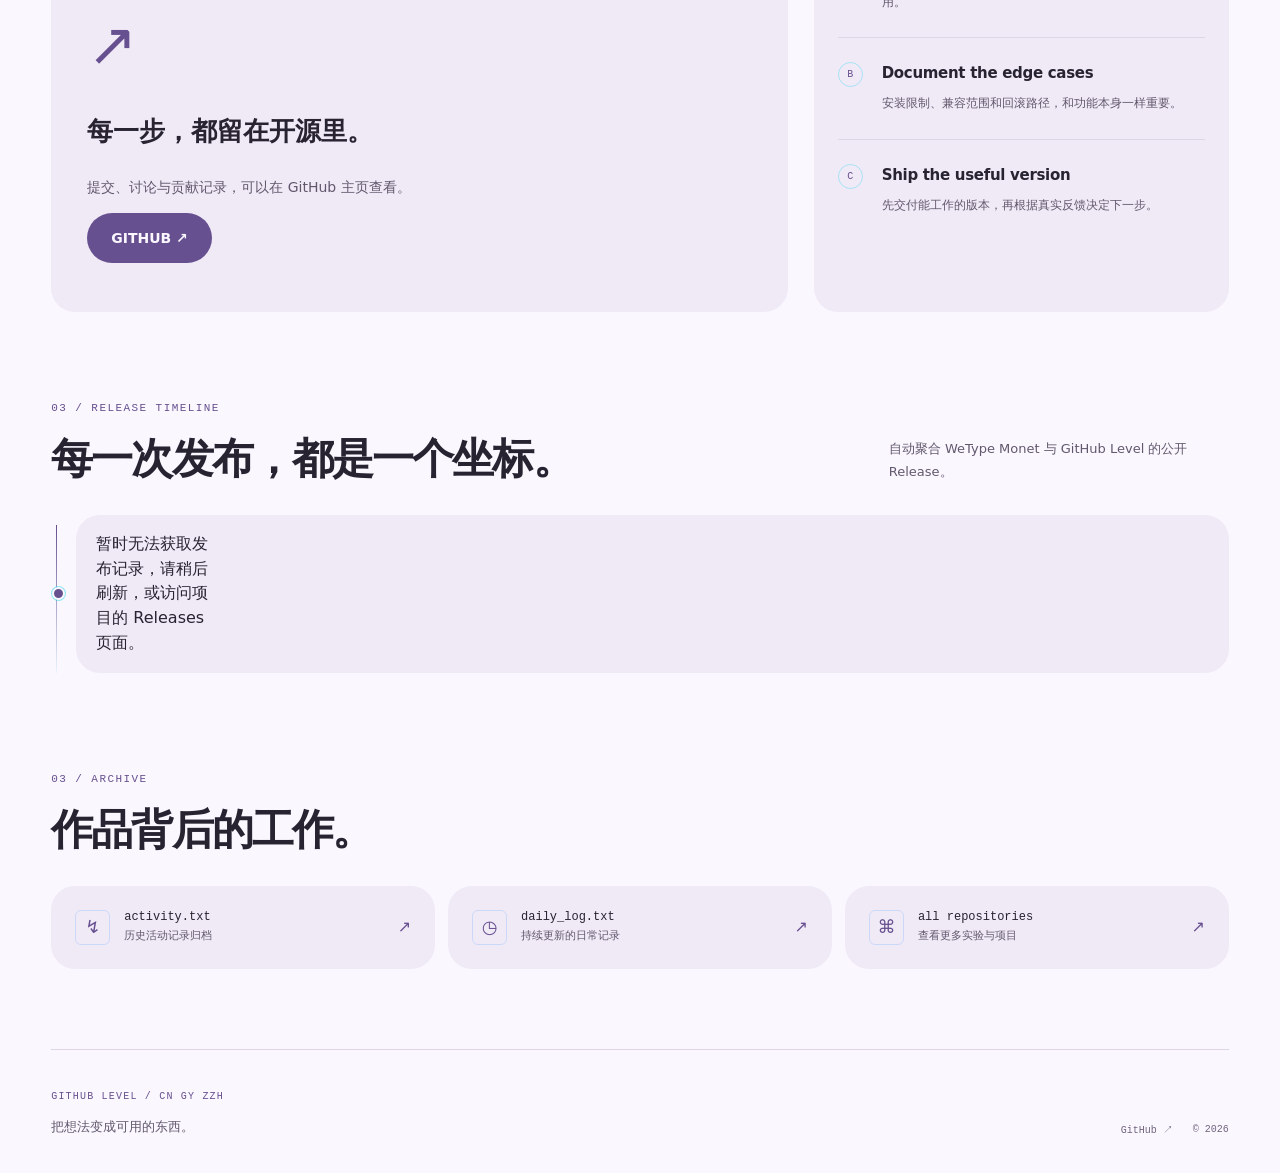
==== commit e5c4baca: "Polish project documentation and complete repository navigation" ====
--- a/index.html
+++ b/index.html
@@ -171,7 +171,7 @@
       </section>
 
       <section class="metrics section-shell" aria-label="Dashboard metrics" data-reveal>
-        <div class="metric"><span class="metric-label">SELECTED PROJECTS</span><strong data-count="2">02</strong><span class="metric-note">精选项目</span></div>
+        <div class="metric"><span class="metric-label">REPOSITORY INDEX</span><strong data-count="6">06</strong><span class="metric-note">5 个可访问 · 1 个历史仓库</span></div>
         <div class="metric"><span class="metric-label">FOCUS AREAS</span><strong data-count="3">03</strong><span class="metric-note">android · tooling · docs</span></div>
         <div class="metric"><span class="metric-label">PROFILE HUB</span><strong>01</strong><span class="metric-note">github level</span></div>
         <div class="metric metric-accent"><span class="metric-label">APPROACH</span><strong>BUILD</strong><span class="metric-note">small, useful, clear</span></div>
@@ -181,7 +181,7 @@
 
       <section class="content-section section-shell" id="projects">
         <div class="section-heading" data-reveal>
-          <div><p class="eyebrow">01 / SELECTED WORK</p><h2>Projects with a point of view.</h2></div>
+          <div><p class="eyebrow">01 / PROJECT INDEX</p><h2>Projects with a point of view.</h2></div>
           <p class="section-intro">不追求堆叠功能，更关注安装、回滚、说明和真实可用性。</p>
         </div>
         <div class="project-toolbar" data-reveal data-delay="40">
@@ -208,9 +208,37 @@
             <div class="project-icon icon-level"><span>⌁</span></div>
             <p class="project-type">DASHBOARD / PROFILE</p>
             <h3>GitHub Level</h3>
-            <p>一个轻量的个人 GitHub 仪表板，集中保存活动记录、作品入口和持续更新的开源足迹。</p>
+            <p>公开 GitHub 活动的文本归档，通过 Actions 增量保存事件与刷新日志。</p>
             <div class="tag-row"><span>GitHub</span><span>Activity log</span><span>Open source</span></div>
             <div class="card-bottom"><button class="inline-button detail-trigger" type="button" data-project="level">Details <span>＋</span></button><a href="https://github.com/CnGyZzh/Level" target="_blank" rel="noreferrer">Repository <span>↗</span></a><a href="https://github.com/CnGyZzh" target="_blank" rel="noreferrer">Profile <span>↗</span></a></div>
+          </article>
+          <article class="project-card" data-tags="android tooling hypermax xiaomi root" data-reveal>
+            <div class="project-card-top"><span class="project-number">03</span><span class="project-arrow">↗</span></div>
+            <div class="project-icon icon-monet"><span>⚡</span></div>
+            <p class="project-type">ANDROID / DEVICE TUNING</p><h3>HyperMax</h3><p>Xiaomi 17 Pro 的刷新率、触控与温控整合适配，含模块 WebUI。使用前请核对设备与 DTBO 兼容条件。</p>
+            <div class="tag-row"><span>Xiaomi 17 Pro</span></div>
+            <div class="card-bottom"><a href="https://github.com/CnGyZzh/HyperMax" target="_blank" rel="noreferrer">Repository ↗</a><a href="https://github.com/CnGyZzh/HyperMax/releases" target="_blank" rel="noreferrer">Releases ↗</a></div>
+          </article>
+          <article class="project-card" data-tags="github website portfolio tooling" data-reveal>
+            <div class="project-card-top"><span class="project-number">04</span><span class="project-arrow">↗</span></div>
+            <div class="project-icon icon-monet"><span>◒</span></div>
+            <p class="project-type">WEB / PERSONAL HOME</p><h3>个人网站</h3><p>当前网站的源码：紫色 Material You 主题、自适应宽屏布局、项目筛选与发布记录。</p>
+            <div class="tag-row"><span>HTML / CSS / JavaScript</span></div>
+            <div class="card-bottom"><a href="https://github.com/CnGyZzh/CnGyZzh.github.io" target="_blank" rel="noreferrer">Repository ↗</a></div>
+          </article>
+          <article class="project-card" data-tags="github profile readme" data-reveal>
+            <div class="project-card-top"><span class="project-number">05</span><span class="project-arrow">↗</span></div>
+            <div class="project-icon icon-monet"><span>✧</span></div>
+            <p class="project-type">PROFILE / README</p><h3>GitHub Profile</h3><p>GitHub 个人主页的介绍、完整项目索引、本地 SVG 横幅与贡献动画工作流。</p>
+            <div class="tag-row"><span>README / SVG</span></div>
+            <div class="card-bottom"><a href="https://github.com/CnGyZzh/CnGyZzh" target="_blank" rel="noreferrer">Repository ↗</a></div>
+          </article>
+          <article class="project-card" data-tags="archive manifest" data-reveal>
+            <div class="project-card-top"><span class="project-number">06</span><span class="project-arrow">↗</span></div>
+            <div class="project-icon icon-monet"><span>⌁</span></div>
+            <p class="project-type">ARCHIVE / UNAVAILABLE</p><h3>ManifestAutoUpdate</h3><p>历史仓库，目前无法访问。暂不提供未经核验的功能说明或下载指引。</p>
+            <div class="tag-row"><span>当前不可访问</span></div>
+            <div class="card-bottom"><a href="https://github.com/CnGyZzh/ManifestAutoUpdate" target="_blank" rel="noreferrer">Repository ↗</a></div>
           </article>
         </div>
         <p class="project-empty" id="project-empty" hidden>No projects match that search.</p>
--- a/material.css
+++ b/material.css
@@ -9,6 +9,31 @@
 .live-card,.light .live-card,.live-card-wide,.light .live-card-wide,.activity-visual,.activity-notes,.archive-card,.release-item,.light .release-item{background:var(--panel);border:0;border-radius:24px}.live-card strong{overflow-wrap:anywhere}.live-main{flex-wrap:wrap}.live-main small{white-space:normal}.live-card a{color:var(--cyan)}.activity-message{padding:25px 12px}.activity-message>span{font-size:60px;color:var(--cyan)}.activity-message h3{font-size:26px;margin-top:20px}.activity-message p{color:var(--muted);font-size:14px}.note-block p{font-family:inherit}.release-item{margin-bottom:10px}.release-name{overflow-wrap:anywhere}.release-tag{max-width:180px;overflow-wrap:anywhere}.archive-card{padding:24px}.archive-icon{color:var(--cyan)}.project-dialog,.light .project-dialog{background:var(--bg);border:1px solid var(--line);border-radius:32px}.dialog-close{border-radius:50%;min-width:44px;min-height:44px}.dialog-links a,.dialog-feature{border-radius:14px}.site-footer{margin-top:80px;padding-top:32px;padding-bottom:32px}.site-footer p{font-family:inherit}
 @media(max-width:900px){.hero{gap:32px}.monet-art{width:200px;height:200px}.petal{width:105px;height:105px}.main-nav{gap:14px;padding:15px}.hero-console{transform:none}.identity-card{padding:22px}}
 @media(max-width:700px){.site-header,.section-shell{width:calc(100% - 36px)}.site-header{height:auto;min-height:86px;flex-wrap:wrap;gap:12px;padding:16px 0}.main-nav{display:flex;order:3;width:100%;justify-content:space-around;margin:0;gap:8px}.main-nav a{font-size:12px}.header-tools{margin-left:auto}.hero{grid-template-columns:1fr;padding:40px 0;gap:32px;min-height:0}h1{font-size:54px}.hero-console{max-width:430px;width:100%;justify-self:center}.identity-card{padding:24px}.hero-meta{gap:12px}.hero-actions{margin-bottom:24px}.metrics{padding:12px 20px;grid-template-columns:1fr 1fr}.metric,.metric+.metric{padding:16px 12px;border:0;min-height:105px}.content-section{padding-top:64px}.section-heading{gap:18px}.project-card{padding:26px;min-height:0}.live-grid{grid-template-columns:1fr}.live-main{gap:10px}.activity-message h3{font-size:24px}.release-tag{max-width:110px}.site-footer{margin-top:60px}.tool-button{width:44px;height:44px}.hero-console:hover{transform:none}}
+/* Fluid canvas: use the available screen instead of a fixed 1160px column. */
+@media(min-width:701px){
+  .section-shell,.site-header{width:calc(100% - clamp(48px,8vw,192px));max-width:none}
+  .hero{min-height:calc(100svh - 240px);grid-template-columns:1.15fr 1fr;gap:clamp(40px,6vw,160px);padding:clamp(48px,6vh,100px) 0}
+  h1{font-size:clamp(64px,5.6vw,148px);max-width:none}
+  .hero-lede{font-size:clamp(16px,1.05vw,23px);max-width:38em}
+  .hero-console{width:100%;max-width:none}
+  .identity-card{padding:clamp(28px,2.6vw,64px)}
+  .monet-art{width:clamp(240px,19vw,480px);height:auto;aspect-ratio:1;margin:clamp(30px,3vw,72px) auto}
+  .petal{width:52%;height:52%;border-radius:50% 50% 15% 50%}
+  .monet-art>span{font-size:clamp(94px,7.5vw,188px)}
+  .identity-bottom strong{font-size:clamp(24px,1.8vw,40px)}
+  .identity-bottom p,.identity-top{font-size:clamp(11px,.8vw,17px)}
+  .project-grid,.activity-layout{gap:clamp(18px,2vw,40px)}
+  .project-card{padding:clamp(30px,2.5vw,60px)}
+  .project-card>p:not(.project-type){max-width:40em}
+}
+@media(min-width:1600px){
+  .site-header{height:112px}.brand{font-size:30px}
+  .main-nav a{font-size:16px}.main-nav{gap:32px;padding:20px 30px}
+  .hero-meta{font-size:14px}.eyebrow{font-size:13px}
+  .section-heading h2{font-size:clamp(42px,2.7vw,64px)}
+  .section-intro{font-size:16px;max-width:30em}
+  .project-card>p:not(.project-type){font-size:18px}
+}
 /* Entry motion uses the independent translate property, leaving hover immediate. */
 [data-reveal],.loaded [data-reveal]{opacity:1;transform:none}
 .loaded [data-reveal][data-delay]{transition-delay:0s}
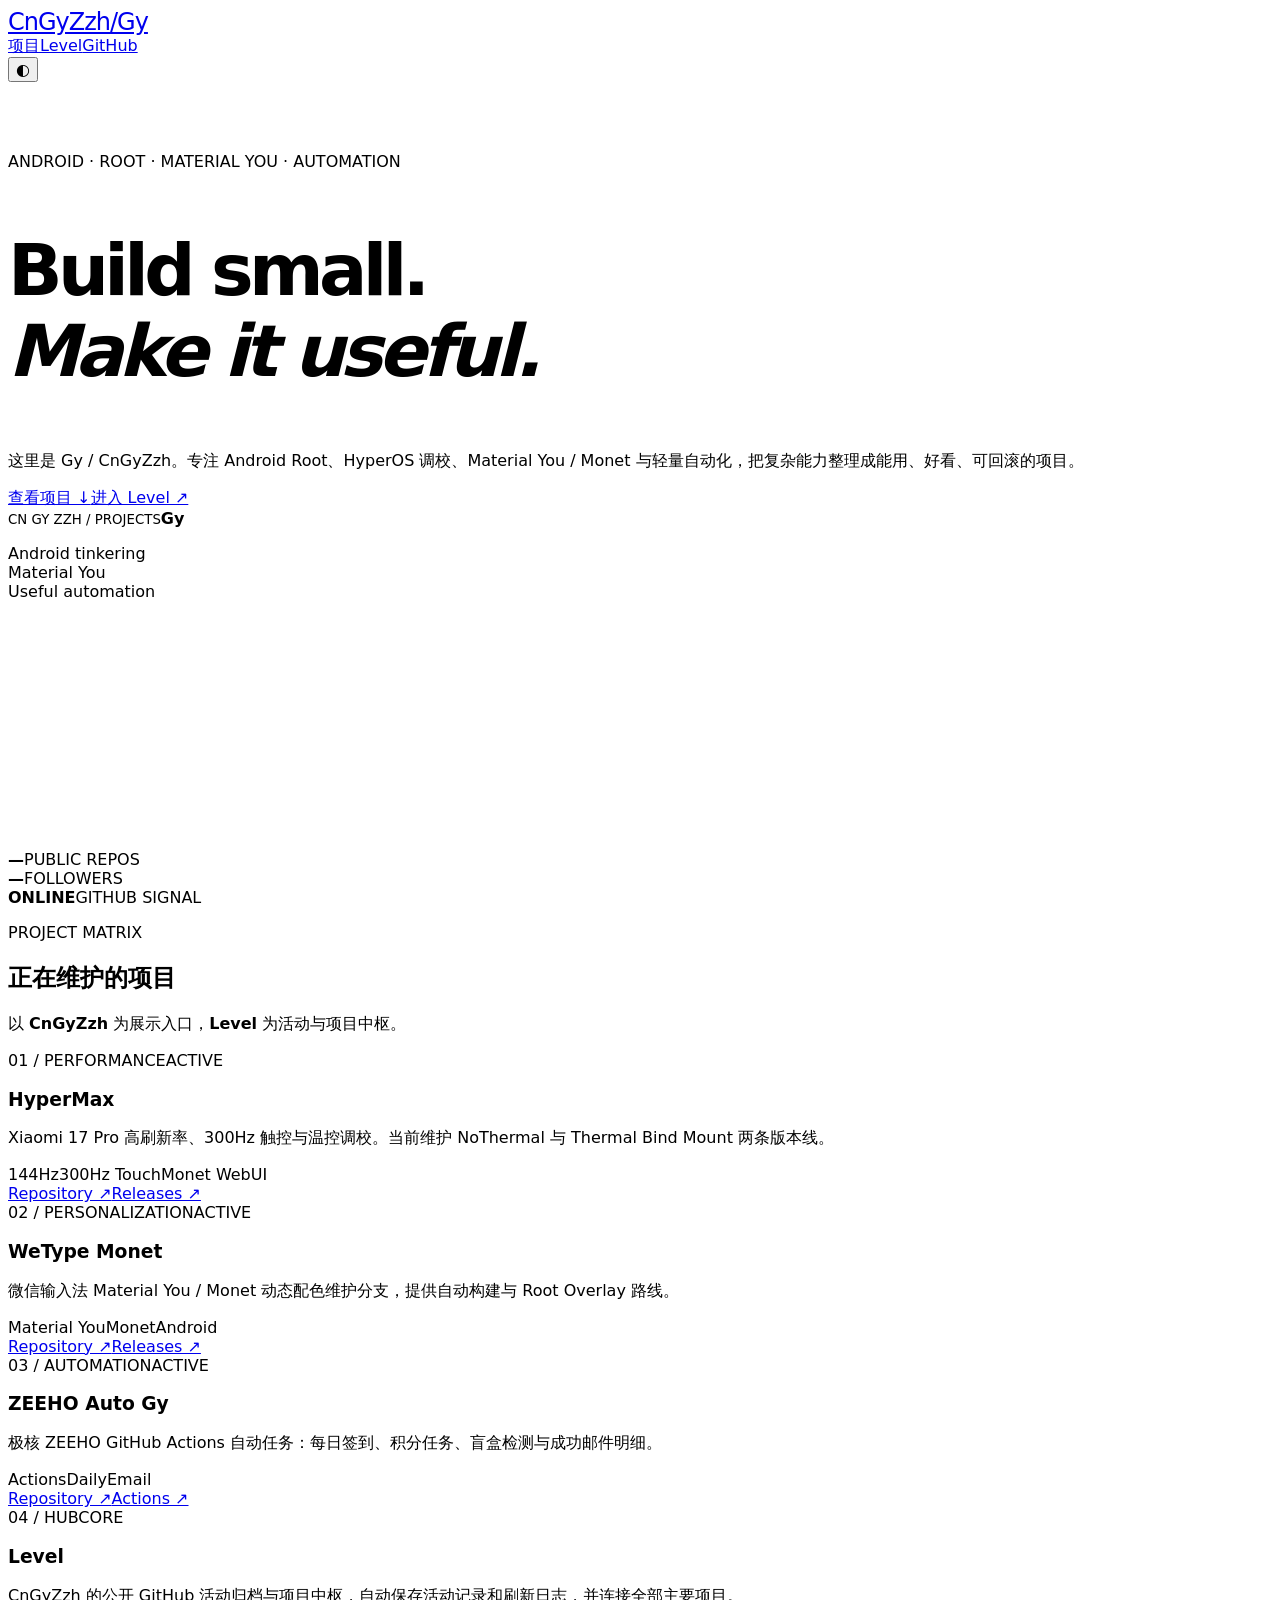
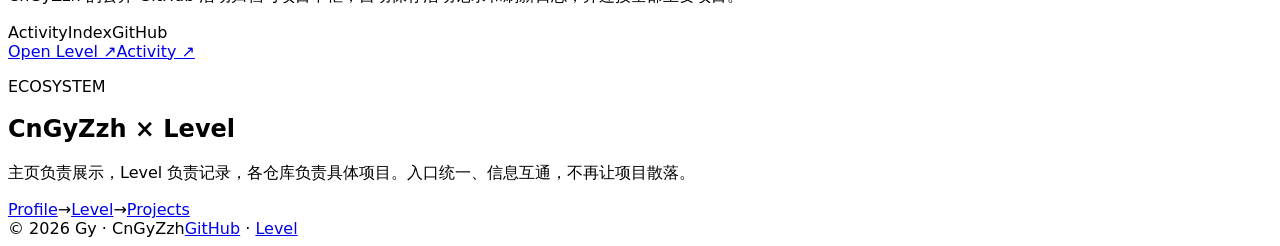
==== commit 235c5b36: "Redesign website around CnGyZzh and Level" ====
--- a/index.html
+++ b/index.html
@@ -1,539 +1,87 @@
 <!doctype html>
 <html lang="zh-CN">
-  <head>
-    <meta charset="UTF-8" />
-    <meta name="viewport" content="width=device-width, initial-scale=1.0" />
-    <meta name="theme-color" content="#faf7ff" />
-    <meta name="description" content="GitHub Level — CnGyZzh 的个人主页、项目索引与开源记录。" />
-    <title>CnGyZzh · Android &amp; Material You</title>
-    <link rel="canonical" href="https://cngyzzh.github.io/" />
-    <meta property="og:type" content="website" />
-    <meta property="og:url" content="https://cngyzzh.github.io/" />
-    <meta property="og:title" content="GitHub Level · Open-source dashboard" />
-    <meta property="og:description" content="A small dashboard for a growing GitHub trail — projects, activity, releases, and notes." />
-    <meta name="twitter:card" content="summary" />
-    <meta name="twitter:title" content="GitHub Level · Open-source dashboard" />
-    <meta name="twitter:description" content="Projects, activity, releases, and notes from CnGyZzh." />
-    <script type="application/ld+json">{"@context":"https://schema.org","@type":"Person","name":"CnGyZzh","url":"https://github.com/CnGyZzh","sameAs":["https://github.com/CnGyZzh"],"knowsAbout":["Android","Open Source","Material You"]}</script>
-    <link rel="icon" href="[data-uri]" type="image/svg+xml" />
-    <style>
-500&family=Manrope:wght@400;500;600;700;800&family=Noto+Sans+SC:wght@400;500;700;900&display=swap');
+<head>
+<meta charset="utf-8">
+<meta name="viewport" content="width=device-width,initial-scale=1,viewport-fit=cover">
+<meta name="theme-color" content="#f9f7ff">
+<meta name="description" content="CnGyZzh / Gy — Android Root、HyperOS、Material You 与自动化项目。">
+<title>CnGyZzh · Gy</title>
+<link rel="stylesheet" href="material.css">
+</head>
+<body>
+<header class="top">
+  <a class="brand" href="#">CnGyZzh<span>/Gy</span></a>
+  <nav><a href="#projects">项目</a><a href="https://github.com/CnGyZzh/Level">Level</a><a href="https://github.com/CnGyZzh">GitHub</a></nav>
+  <button id="theme" aria-label="切换主题">◐</button>
+</header>
 
-:root {
-  --bg: #07111f;
-  --bg-deep: #050b14;
-  --panel: rgba(12, 28, 48, 0.74);
-  --panel-strong: #0d2037;
-  --line: rgba(145, 177, 207, 0.16);
-  --line-bright: rgba(145, 177, 207, 0.3);
-  --text: #eff7ff;
-  --muted: #92a8bd;
-  --subtle: #61768c;
-  --cyan: #22d3ee;
-  --blue: #60a5fa;
-  --violet: #8b5cf6;
-  --green: #75e0a1;
-  --orange: #f9a66d;
-  --ease-out: cubic-bezier(0.23, 1, 0.32, 1);
-}
+<main>
+<section class="hero">
+ <div class="hero-copy">
+   <p class="kicker">ANDROID · ROOT · MATERIAL YOU · AUTOMATION</p>
+   <h1>Build small.<br><em>Make it useful.</em></h1>
+   <p class="lead">这里是 Gy / CnGyZzh。专注 Android Root、HyperOS 调校、Material You / Monet 与轻量自动化，把复杂能力整理成能用、好看、可回滚的项目。</p>
+   <div class="actions"><a class="primary" href="#projects">查看项目 ↓</a><a class="secondary" href="https://github.com/CnGyZzh/Level">进入 Level ↗</a></div>
+ </div>
+ <div class="identity">
+   <div class="dots"><i></i><i></i><i></i><i></i></div>
+   <div><small>CN GY ZZH / PROJECTS</small><strong>Gy</strong><p>Android tinkering<br>Material You<br>Useful automation</p></div>
+ </div>
+</section>
 
-* { box-sizing: border-box; }
-html { scroll-behavior: smooth; }
-body { margin: 0; min-width: 320px; color: var(--text); background: var(--bg); font-family: Manrope, 'Noto Sans SC', sans-serif; line-height: 1.55; overflow-x: hidden; }
-a { color: inherit; text-decoration: none; }
-button, a { -webkit-tap-highlight-color: transparent; }
-::selection { color: #05101d; background: var(--cyan); }
+<section class="stats">
+ <div><b id="repos">—</b><span>PUBLIC REPOS</span></div>
+ <div><b id="followers">—</b><span>FOLLOWERS</span></div>
+ <div><b id="updated">LIVE</b><span>GITHUB SIGNAL</span></div>
+</section>
 
-.ambient { position: fixed; z-index: -2; pointer-events: none; filter: blur(2px); border-radius: 999px; opacity: .42; }
-.ambient-a { width: 620px; height: 620px; top: -240px; right: -150px; background: radial-gradient(circle, rgba(37, 99, 235, .35), transparent 66%); }
-.ambient-b { width: 560px; height: 560px; left: -270px; top: 980px; background: radial-gradient(circle, rgba(124, 58, 237, .24), transparent 68%); }
-.grid-overlay { position: fixed; inset: 0; z-index: -1; pointer-events: none; opacity: .26; background-image: linear-gradient(rgba(125, 165, 201, .07) 1px, transparent 1px), linear-gradient(90deg, rgba(125, 165, 201, .07) 1px, transparent 1px); background-size: 64px 64px; mask-image: linear-gradient(to bottom, black 0%, transparent 85%); }
+<section id="projects" class="section">
+ <div class="heading"><div><p class="kicker">PROJECT MATRIX</p><h2>正在维护的项目</h2></div><p>以 <b>CnGyZzh</b> 为展示入口，<b>Level</b> 为活动与项目中枢。</p></div>
+ <div class="grid">
+  <article class="card hero-card">
+   <div class="card-top"><span>01 / PERFORMANCE</span><span>ACTIVE</span></div>
+   <h3>HyperMax</h3>
+   <p>Xiaomi 17 Pro 高刷新率、300Hz 触控与温控调校。当前维护 NoThermal 与 Thermal Bind Mount 两条版本线。</p>
+   <div class="chips"><span>144Hz</span><span>300Hz Touch</span><span>Monet WebUI</span></div>
+   <div class="links"><a href="https://github.com/CnGyZzh/HyperMax">Repository ↗</a><a href="https://github.com/CnGyZzh/HyperMax/releases">Releases ↗</a></div>
+  </article>
+  <article class="card green">
+   <div class="card-top"><span>02 / PERSONALIZATION</span><span>ACTIVE</span></div>
+   <h3>WeType Monet</h3>
+   <p>微信输入法 Material You / Monet 动态配色维护分支，提供自动构建与 Root Overlay 路线。</p>
+   <div class="chips"><span>Material You</span><span>Monet</span><span>Android</span></div>
+   <div class="links"><a href="https://github.com/CnGyZzh/WeType_Monet-Gy">Repository ↗</a><a href="https://github.com/CnGyZzh/WeType_Monet-Gy/releases">Releases ↗</a></div>
+  </article>
+  <article class="card blue">
+   <div class="card-top"><span>03 / AUTOMATION</span><span>ACTIVE</span></div>
+   <h3>ZEEHO Auto Gy</h3>
+   <p>极核 ZEEHO GitHub Actions 自动任务：每日签到、积分任务、盲盒检测与成功邮件明细。</p>
+   <div class="chips"><span>Actions</span><span>Daily</span><span>Email</span></div>
+   <div class="links"><a href="https://github.com/CnGyZzh/ZEEHO-Auto-Gy">Repository ↗</a><a href="https://github.com/CnGyZzh/ZEEHO-Auto-Gy/actions">Actions ↗</a></div>
+  </article>
+  <article class="card level">
+   <div class="card-top"><span>04 / HUB</span><span>CORE</span></div>
+   <h3>Level</h3>
+   <p>CnGyZzh 的公开 GitHub 活动归档与项目中枢，自动保存活动记录和刷新日志，并连接全部主要项目。</p>
+   <div class="chips"><span>Activity</span><span>Index</span><span>GitHub</span></div>
+   <div class="links"><a href="https://github.com/CnGyZzh/Level">Open Level ↗</a><a href="https://github.com/CnGyZzh/Level/blob/main/activity.txt">Activity ↗</a></div>
+  </article>
+ </div>
+</section>
 
-.section-shell { width: min(1160px, calc(100% - 64px)); margin: 0 auto; }
-.site-header { position: relative; z-index: 5; width: min(1320px, calc(100% - 64px)); margin: 0 auto; height: 88px; display: flex; align-items: center; justify-content: space-between; gap: 28px; border-bottom: 1px solid var(--line); }
-.brand { display: inline-flex; align-items: center; gap: 12px; font-weight: 800; letter-spacing: -.04em; font-size: 18px; white-space: nowrap; }
-.brand em { color: var(--cyan); font-style: normal; }
-.brand-mark { width: 24px; height: 24px; display: flex; align-items: end; gap: 3px; padding: 3px; border: 1px solid rgba(34,211,238,.54); border-radius: 7px; background: rgba(34,211,238,.08); }
-.brand-mark span { width: 4px; background: var(--cyan); border-radius: 2px; box-shadow: 0 0 8px rgba(34, 211, 238, .6); }
-.brand-mark span:nth-child(1) { height: 8px; opacity: .6; }.brand-mark span:nth-child(2) { height: 14px; opacity: .8; }.brand-mark span:nth-child(3) { height: 18px; }
-.main-nav { display: flex; align-items: center; gap: 28px; margin-left: auto; }
-.main-nav a, .header-link { color: var(--muted); font: 500 11px/1 'DM Mono', monospace; text-transform: uppercase; letter-spacing: .12em; transition: color .18s ease; }
-.main-nav a:hover, .header-link:hover { color: var(--cyan); }
-.header-link { color: var(--text); padding: 12px 16px; border: 1px solid var(--line-bright); border-radius: 6px; }
-.arrow { color: var(--cyan); margin-left: 6px; }
+<section class="section ecosystem">
+ <p class="kicker">ECOSYSTEM</p><h2>CnGyZzh × Level</h2>
+ <p>主页负责展示，Level 负责记录，各仓库负责具体项目。入口统一、信息互通，不再让项目散落。</p>
+ <div class="route"><a href="https://github.com/CnGyZzh">Profile</a><span>→</span><a href="https://github.com/CnGyZzh/Level">Level</a><span>→</span><a href="#projects">Projects</a></div>
+</section>
+</main>
 
-.hero { min-height: 655px; display: grid; grid-template-columns: 1.08fr .92fr; gap: 76px; align-items: center; padding: 80px 0 92px; }
-.eyebrow { margin: 0 0 24px; color: var(--cyan); font: 500 11px/1 'DM Mono', monospace; letter-spacing: .16em; text-transform: uppercase; }
-.eyebrow-year { color: var(--subtle); }
-.pulse-dot { display: inline-block; width: 7px; height: 7px; margin-right: 8px; border-radius: 50%; background: var(--green); box-shadow: 0 0 0 5px rgba(117, 224, 161, .1), 0 0 14px rgba(117,224,161,.8); vertical-align: 1px; }
-h1, h2, h3, p { margin-top: 0; }
-h1 { max-width: 760px; margin-bottom: 26px; font-size: clamp(48px, 7vw, 86px); line-height: .99; letter-spacing: -.075em; font-weight: 800; }
-h1 span { color: transparent; background: linear-gradient(105deg, var(--cyan), var(--blue) 48%, var(--violet)); background-clip: text; -webkit-background-clip: text; }
-.hero-lede { max-width: 540px; margin-bottom: 34px; color: var(--muted); font-family: 'Noto Sans SC', sans-serif; font-size: 16px; line-height: 1.9; }
-.hero-actions { display: flex; flex-wrap: wrap; gap: 12px; margin-bottom: 42px; }
-.button { display: inline-flex; align-items: center; gap: 16px; padding: 14px 18px; border-radius: 6px; font: 700 12px/1 'DM Mono', monospace; text-transform: uppercase; letter-spacing: .07em; transition: transform .18s var(--ease-out), box-shadow .18s ease, border-color .18s ease; }
-.button:hover { transform: translateY(-3px); }.button:active { transform: scale(.97); }
-.button-primary { color: #04111d; background: var(--cyan); box-shadow: 0 12px 28px rgba(34,211,238,.15); }.button-primary:hover { box-shadow: 0 16px 34px rgba(34,211,238,.27); }
-.button-ghost { border: 1px solid var(--line-bright); color: var(--text); }.button-ghost:hover { border-color: var(--cyan); }
-.hero-meta { display: flex; flex-wrap: wrap; gap: 16px; color: var(--subtle); font: 11px 'DM Mono', monospace; }.hero-meta i { display: inline-block; width: 5px; height: 5px; margin: 0 7px 1px 0; border-radius: 50%; background: var(--blue); }
-
-.hero-console { align-self: center; overflow: hidden; border: 1px solid rgba(118, 165, 204, .25); border-radius: 12px; background: linear-gradient(140deg, rgba(17, 43, 69, .88), rgba(7, 19, 33, .92)); box-shadow: 0 30px 80px rgba(0, 0, 0, .22), inset 0 1px rgba(255,255,255,.06); transform: rotate(2deg); transition: transform .35s var(--ease-out); }.hero-console:hover { transform: rotate(0deg) translateY(-5px); }
-.console-topbar, .console-footer { display: flex; align-items: center; padding: 14px 18px; border-bottom: 1px solid var(--line); font: 10px 'DM Mono', monospace; }.console-footer { border-top: 1px solid var(--line); border-bottom: 0; color: var(--subtle); gap: 8px; }.console-footer strong { color: var(--muted); font-weight: 400; }.footer-divider { flex: 1; }
-.window-dot { width: 7px; height: 7px; border-radius: 50%; margin-right: 6px; }.window-dot.red { background: #ff718a; }.window-dot.yellow { background: #f6c85f; }.window-dot.green { background: #73e29f; }.console-label { margin-left: 9px; color: var(--muted); }.console-status { margin-left: auto; color: var(--green); letter-spacing: .1em; }.console-body { padding: 26px 22px; font: 12px/2.15 'DM Mono', monospace; }.console-line { display: flex; }.line-number { width: 34px; color: #456179; user-select: none; }.key { color: #9db9d4; font-weight: 400; }.value { color: #a7d5ff; font-weight: 400; }.number { color: var(--orange); font-weight: 400; }.cyan { color: var(--cyan); }.muted { color: #55748f; }.cursor { display: inline-block; width: 7px; height: 14px; margin-left: 6px; background: var(--cyan); vertical-align: -2px; animation: blink 1.1s steps(2) infinite; }@keyframes blink { 50% { opacity: 0; } }
-
-.metrics { display: grid; grid-template-columns: repeat(4, 1fr); gap: 0; border-top: 1px solid var(--line); border-bottom: 1px solid var(--line); }.metric { min-height: 130px; padding: 24px 26px 20px 0; border-right: 1px solid var(--line); }.metric + .metric { padding-left: 26px; }.metric:last-child { border-right: 0; }.metric-label { display: block; color: var(--subtle); font: 10px 'DM Mono', monospace; letter-spacing: .11em; }.metric strong { display: block; margin: 12px 0 4px; color: var(--text); font-size: 29px; letter-spacing: -.05em; }.metric-note { color: var(--muted); font-size: 12px; }.metric-accent strong { color: var(--cyan); font-size: 21px; margin-top: 17px; }
-
-.content-section { padding-top: 136px; }.section-heading { display: flex; align-items: end; justify-content: space-between; gap: 40px; margin-bottom: 40px; }.section-heading .eyebrow { margin-bottom: 16px; }.section-heading h2 { max-width: 620px; margin-bottom: 0; font-size: clamp(30px, 4vw, 50px); line-height: 1.05; letter-spacing: -.065em; }.section-intro { max-width: 340px; margin-bottom: 3px; color: var(--muted); font-family: 'Noto Sans SC', sans-serif; font-size: 13px; line-height: 1.8; }
-.project-grid { display: grid; grid-template-columns: repeat(2, 1fr); gap: 18px; }.project-card { position: relative; min-height: 410px; padding: 30px; overflow: hidden; border: 1px solid var(--line); border-radius: 10px; background: var(--panel); transition: transform .3s var(--ease-out), border-color .3s ease, box-shadow .3s ease; }.project-card::after { position: absolute; content: ''; width: 230px; height: 230px; right: -90px; bottom: -120px; border-radius: 50%; background: rgba(34,211,238,.11); filter: blur(4px); transition: transform .3s ease; }.project-card:hover { transform: translateY(-7px); border-color: rgba(34,211,238,.4); box-shadow: 0 24px 48px rgba(0,0,0,.18); }.project-card:hover::after { transform: scale(1.3); }.project-card-secondary { background: linear-gradient(135deg, rgba(22, 31, 64, .84), rgba(11, 24, 44, .8)); }.project-card-secondary::after { background: rgba(139,92,246,.13); }
-.project-card-top { display: flex; justify-content: space-between; margin-bottom: 45px; color: var(--subtle); font: 11px 'DM Mono', monospace; }.project-arrow { color: var(--cyan); font-size: 20px; line-height: .6; }.project-icon { width: 48px; height: 48px; display: grid; place-items: center; margin-bottom: 27px; border-radius: 12px; font-size: 25px; }.icon-monet { color: var(--cyan); background: rgba(34,211,238,.12); border: 1px solid rgba(34,211,238,.22); }.icon-level { color: #bda8ff; background: rgba(139,92,246,.15); border: 1px solid rgba(139,92,246,.25); }.project-type { margin-bottom: 10px; color: var(--cyan); font: 10px 'DM Mono', monospace; letter-spacing: .1em; }.project-card-secondary .project-type { color: #bda8ff; }.project-card h3 { margin-bottom: 12px; font-size: 30px; letter-spacing: -.06em; }.project-card > p:not(.project-type) { max-width: 470px; min-height: 74px; margin-bottom: 21px; color: var(--muted); font-family: 'Noto Sans SC', sans-serif; font-size: 14px; line-height: 1.8; }.tag-row { position: relative; z-index: 1; display: flex; flex-wrap: wrap; gap: 7px; }.tag-row span { padding: 6px 9px; border: 1px solid var(--line); border-radius: 4px; color: var(--muted); font: 10px 'DM Mono', monospace; }.card-bottom { position: absolute; z-index: 1; right: 30px; bottom: 30px; left: 30px; display: flex; gap: 18px; padding-top: 17px; border-top: 1px solid var(--line); }.card-bottom a { color: var(--text); font: 11px 'DM Mono', monospace; }.card-bottom a:hover { color: var(--cyan); }.card-bottom span { color: var(--cyan); margin-left: 4px; }
-
-.activity-layout { display: grid; grid-template-columns: 1.42fr .8fr; gap: 18px; }.activity-visual, .activity-notes { border: 1px solid var(--line); border-radius: 10px; background: rgba(10, 25, 43, .64); }.activity-visual { padding: 24px; }.visual-header { display: flex; justify-content: space-between; margin-bottom: 22px; color: var(--text); font: 11px 'DM Mono', monospace; letter-spacing: .08em; }.visual-period { color: var(--subtle); }.chart-wrap { position: relative; min-height: 245px; padding: 17px 12px 0 34px; overflow: hidden; border-radius: 6px; background: linear-gradient(180deg, rgba(15, 39, 64, .72), rgba(8, 22, 38, .78)); }.activity-chart { display: block; width: 100%; height: 204px; overflow: visible; }.chart-grid line { stroke: rgba(145, 177, 207, .13); stroke-dasharray: 3 8; stroke-width: 1; }.chart-area { fill: url(#chart-fill); }.chart-line { fill: none; stroke: var(--cyan); stroke-width: 3; vector-effect: non-scaling-stroke; filter: drop-shadow(0 0 7px rgba(34, 211, 238, .38)); }.chart-points circle { fill: var(--bg); stroke: var(--cyan); stroke-width: 2; vector-effect: non-scaling-stroke; }.chart-y-labels { position: absolute; top: 18px; bottom: 39px; left: 0; display: flex; flex-direction: column; justify-content: space-between; color: #54728b; font: 9px 'DM Mono', monospace; }.chart-months { display: flex; justify-content: space-between; padding: 6px 0 0; color: #54728b; font: 9px 'DM Mono', monospace; }.visual-caption { display: flex; align-items: center; gap: 8px; margin-top: 18px; color: var(--subtle); font: 10px 'DM Mono', monospace; }.caption-mark { width: 7px; height: 7px; background: var(--cyan); border-radius: 50%; }.visual-caption a { margin-left: auto; color: var(--cyan); }.activity-notes { padding: 24px 24px 0; }.note-block { display: grid; grid-template-columns: 31px 1fr; gap: 13px; padding: 0 0 24px; margin-bottom: 24px; border-bottom: 1px solid var(--line); }.note-block:last-child { margin-bottom: 0; border-bottom: 0; }.note-index { display: grid; place-items: center; width: 25px; height: 25px; border: 1px solid rgba(34,211,238,.35); border-radius: 50%; color: var(--cyan); font: 10px 'DM Mono', monospace; }.note-block h3 { margin-bottom: 8px; font-size: 15px; letter-spacing: -.02em; }.note-block p { margin-bottom: 0; color: var(--muted); font-family: 'Noto Sans SC', sans-serif; font-size: 12px; line-height: 1.8; }
-
-.archive-grid { display: grid; grid-template-columns: repeat(3, 1fr); gap: 13px; }.archive-card { display: flex; align-items: center; gap: 14px; padding: 18px; border: 1px solid var(--line); border-radius: 8px; background: rgba(12, 28, 48, .58); transition: transform .2s ease, border-color .2s ease, background .2s ease; }.archive-card:hover { transform: translateY(-4px); border-color: rgba(34,211,238,.38); background: rgba(17, 43, 69, .7); }.archive-icon { display: grid; place-items: center; width: 35px; height: 35px; border: 1px solid rgba(96,165,250,.26); border-radius: 6px; color: var(--cyan); font-size: 18px; }.archive-card b, .archive-card small { display: block; }.archive-card b { margin-bottom: 3px; font: 12px 'DM Mono', monospace; }.archive-card small { color: var(--muted); font-size: 11px; }.archive-arrow { margin-left: auto; color: var(--cyan); }
-
-.site-footer { display: flex; justify-content: space-between; align-items: end; gap: 28px; margin-top: 150px; padding: 34px 0 42px; border-top: 1px solid var(--line); }.footer-kicker { color: var(--cyan); font: 10px 'DM Mono', monospace; letter-spacing: .12em; }.site-footer p { margin: 10px 0 0; color: var(--muted); font-size: 13px; }.footer-right { display: flex; flex-wrap: wrap; align-items: center; justify-content: end; gap: 20px; color: var(--subtle); font: 10px 'DM Mono', monospace; }.footer-right a:hover { color: var(--cyan); }
-
-[data-reveal] { opacity: 0; transform: translateY(18px); transition: opacity .6s var(--ease-out), transform .6s var(--ease-out); }.loaded [data-reveal] { opacity: 1; transform: translateY(0); }.loaded [data-reveal][data-delay="80"] { transition-delay: 80ms; }.loaded [data-reveal][data-delay="120"] { transition-delay: 120ms; }.loaded [data-reveal][data-delay="140"] { transition-delay: 140ms; }.loaded [data-reveal][data-delay="150"] { transition-delay: 150ms; }.loaded [data-reveal][data-delay="160"] { transition-delay: 160ms; }.loaded [data-reveal][data-delay="200"] { transition-delay: 200ms; }
-@media (max-width: 900px) { .hero { grid-template-columns: 1fr; gap: 48px; padding-top: 64px; }.hero-console { max-width: 620px; width: 100%; justify-self: center; }.metrics { grid-template-columns: repeat(2, 1fr); }.metric:nth-child(2) { border-right: 0; }.metric:nth-child(3), .metric:nth-child(4) { border-top: 1px solid var(--line); }.metric:nth-child(3) { padding-left: 0; }.metric:nth-child(4) { padding-left: 26px; border-right: 0; }.activity-layout { grid-template-columns: 1fr; } }
-@media (max-width: 700px) { .section-shell, .site-header { width: min(100% - 36px, 560px); }.site-header { height: 76px; }.main-nav { display: none; }.header-link { padding: 10px 12px; font-size: 9px; }.hero { min-height: auto; padding: 72px 0 68px; }.hero-lede { font-size: 14px; }.hero-meta { gap: 11px; line-height: 1.8; }.metrics { grid-template-columns: 1fr 1fr; }.metric { min-height: 112px; padding: 19px 12px 16px 0; }.metric + .metric { padding-left: 12px; }.metric strong { margin-top: 8px; font-size: 24px; }.metric-note { font-size: 10px; }.content-section { padding-top: 92px; }.section-heading { display: block; margin-bottom: 28px; }.section-intro { margin-top: 18px; }.project-grid, .archive-grid { grid-template-columns: 1fr; }.project-card { min-height: 405px; padding: 24px; }.card-bottom { right: 24px; bottom: 24px; left: 24px; }.activity-visual, .activity-notes { padding: 18px; }.chart-wrap { min-height: 190px; padding-left: 28px; }.activity-chart { height: 150px; }.chart-y-labels { top: 17px; bottom: 37px; }.visual-header { font-size: 9px; }.site-footer { display: block; margin-top: 100px; }.footer-right { justify-content: start; margin-top: 26px; } }
-@media (prefers-reduced-motion: reduce) { html { scroll-behavior: auto; } *, *::before, *::after { animation-duration: .01ms !important; transition-duration: .01ms !important; } }
-
-/* Extension layer: live data, themes, releases, and project notes. */
-.header-tools { display: flex; align-items: center; gap: 7px; }
-.tool-button { width: 34px; height: 34px; display: grid; place-items: center; border: 1px solid var(--line-bright); border-radius: 6px; color: var(--muted); background: transparent; cursor: pointer; font: 11px 'DM Mono', monospace; transition: color .18s ease, border-color .18s ease, background .18s ease, transform .18s ease; }
-.tool-button:hover { color: var(--cyan); border-color: var(--cyan); background: rgba(34,211,238,.08); }.tool-button:active { transform: scale(.94); }
-
-.live-signal-section { padding-top: 90px; }.live-grid { display: grid; grid-template-columns: 1.35fr .8fr .8fr; gap: 13px; }.live-card { min-height: 166px; display: flex; flex-direction: column; justify-content: center; padding: 22px; border: 1px solid var(--line); border-radius: 9px; background: rgba(12, 28, 48, .58); }.live-card-wide { justify-content: space-between; background: linear-gradient(135deg, rgba(15, 53, 73, .72), rgba(10, 26, 46, .72)); }.live-card-head { display: flex; align-items: center; justify-content: space-between; }.live-kicker { color: var(--subtle); font: 10px 'DM Mono', monospace; letter-spacing: .1em; }.live-state { color: var(--green); font: 9px 'DM Mono', monospace; letter-spacing: .08em; }.live-state i { display: inline-block; width: 6px; height: 6px; margin-right: 5px; border-radius: 50%; background: var(--green); box-shadow: 0 0 9px var(--green); }.live-main { display: flex; align-items: baseline; flex-wrap: wrap; gap: 8px; }.live-main strong { color: var(--text); font-size: 36px; letter-spacing: -.07em; }.live-main span, .live-card > span:not(.live-kicker) { color: var(--muted); font: 11px 'DM Mono', monospace; }.live-main strong:nth-of-type(2) { margin-left: 15px; }.live-divider { flex: 1; min-width: 18px; }.live-main small { color: var(--subtle); font: 10px 'DM Mono', monospace; }.live-card > strong { margin: 15px 0 2px; color: var(--text); font-size: 31px; letter-spacing: -.06em; }.live-card > a { margin-top: auto; color: var(--cyan); font: 10px 'DM Mono', monospace; }.live-card > a:hover { text-decoration: underline; }
-.inline-button { padding: 0; border: 0; color: var(--cyan); background: transparent; cursor: pointer; font: 11px 'DM Mono', monospace; }.inline-button:hover { text-decoration: underline; }.card-bottom { align-items: center; flex-wrap: wrap; }
-
-.release-section { padding-top: 136px; }.release-timeline { position: relative; display: grid; gap: 10px; padding-left: 25px; }.release-timeline::before { position: absolute; top: 10px; bottom: 10px; left: 5px; width: 1px; content: ''; background: linear-gradient(var(--cyan), rgba(34,211,238,.08)); }.release-item { position: relative; display: grid; grid-template-columns: 112px 1fr auto; align-items: center; gap: 20px; min-height: 84px; padding: 17px 20px; border: 1px solid var(--line); border-radius: 8px; background: rgba(12, 28, 48, .54); transition: transform .2s ease, border-color .2s ease; }.release-item::before { position: absolute; left: -24px; width: 9px; height: 9px; content: ''; border: 2px solid var(--bg); border-radius: 50%; background: var(--cyan); box-shadow: 0 0 0 1px rgba(34,211,238,.5); }.release-item:hover { transform: translateX(4px); border-color: rgba(34,211,238,.4); }.release-date { color: var(--subtle); font: 10px 'DM Mono', monospace; }.release-repo { margin-bottom: 4px; color: var(--cyan); font: 10px 'DM Mono', monospace; letter-spacing: .08em; }.release-name { color: var(--text); font-size: 15px; }.release-tag { padding: 6px 9px; border: 1px solid rgba(34,211,238,.26); border-radius: 4px; color: var(--cyan); font: 10px 'DM Mono', monospace; }.timeline-loading { display: flex; align-items: center; gap: 8px; min-height: 84px; color: var(--subtle); font: 11px 'DM Mono', monospace; }.timeline-loading span { width: 6px; height: 6px; border-radius: 50%; background: var(--cyan); animation: timeline-pulse 1.1s infinite alternate; }.timeline-loading span:nth-child(2) { animation-delay: .18s; }.timeline-loading span:nth-child(3) { animation-delay: .36s; }@keyframes timeline-pulse { to { opacity: .2; transform: translateY(-3px); } }
-
-.project-dialog { width: min(560px, calc(100% - 36px)); padding: 0; overflow: hidden; border: 1px solid var(--line-bright); border-radius: 12px; color: var(--text); background: linear-gradient(145deg, #112b46, #081727); box-shadow: 0 30px 100px rgba(0,0,0,.5); }.project-dialog::backdrop { background: rgba(1, 7, 14, .76); backdrop-filter: blur(5px); }.dialog-top { display: flex; align-items: center; justify-content: space-between; padding: 20px 24px; border-bottom: 1px solid var(--line); }.dialog-top .eyebrow { margin: 0; }.dialog-close { width: 29px; height: 29px; border: 1px solid var(--line-bright); border-radius: 50%; color: var(--muted); background: transparent; cursor: pointer; font-size: 20px; line-height: 1; }.dialog-close:hover { color: var(--cyan); border-color: var(--cyan); }.dialog-body { padding: 28px 24px 26px; }.dialog-body h2 { margin-bottom: 15px; font-size: 39px; letter-spacing: -.07em; }.dialog-description { color: var(--muted); font-family: 'Noto Sans SC', sans-serif; font-size: 14px; line-height: 1.9; }.dialog-features { display: grid; gap: 8px; margin: 22px 0; }.dialog-feature { display: flex; gap: 10px; align-items: start; color: var(--muted); font-size: 13px; }.dialog-feature::before { content: '✦'; color: var(--cyan); }.dialog-links { display: flex; flex-wrap: wrap; gap: 10px; padding-top: 19px; border-top: 1px solid var(--line); }.dialog-links a { padding: 10px 13px; border: 1px solid var(--line-bright); border-radius: 5px; color: var(--text); font: 10px 'DM Mono', monospace; }.dialog-links a:hover { color: var(--cyan); border-color: var(--cyan); }
-
-body.light { --bg: #f4f8fc; --bg-deep: #eaf1f8; --panel: rgba(255,255,255,.82); --panel-strong: #fff; --line: rgba(41, 71, 99, .16); --line-bright: rgba(41, 71, 99, .32); --text: #0b1d31; --muted: #557087; --subtle: #71869a; }.light .ambient-a { opacity: .28; }.light .ambient-b { opacity: .18; }.light .grid-overlay { opacity: .14; }.light .hero-console, .light .project-dialog { background: linear-gradient(140deg, #fff, #eaf3fb); }.light .project-card-secondary { background: linear-gradient(135deg, rgba(239,236,255,.9), rgba(255,255,255,.82)); }.light .chart-wrap { background: linear-gradient(180deg, #e9f4fb, #f7fbfe); }.light .console-body, .light .console-topbar, .light .console-footer { color: var(--text); }.light .key { color: #3a6a91; }.light .value { color: #236292; }.light .number { color: #ba6c32; }.light .muted { color: #7190aa; }.light .chart-points circle { fill: #f4f8fc; }.light .live-card, .light .release-item { background: rgba(255,255,255,.72); }.light .live-card-wide { background: linear-gradient(135deg, #e1f7fb, #f8fbff); }
-
-@media (max-width: 900px) { .live-grid { grid-template-columns: 1fr 1fr; }.live-card-wide { grid-column: 1 / -1; } }
-@media (max-width: 700px) { .header-tools { gap: 5px; }.tool-button { width: 30px; height: 30px; }.header-link span:first-child { display: none; }.live-grid { grid-template-columns: 1fr; }.live-card-wide { grid-column: auto; }.release-item { grid-template-columns: 1fr auto; gap: 5px 12px; }.release-date { grid-column: 1 / -1; }.release-tag { grid-column: 2; grid-row: 2 / span 2; }.release-name { font-size: 13px; }.dialog-body h2 { font-size: 32px; } }
-
-.project-toolbar { display: flex; align-items: center; justify-content: space-between; gap: 18px; margin: -8px 0 20px; }.search-box { display: flex; align-items: center; gap: 9px; width: min(290px, 100%); padding: 10px 12px; border: 1px solid var(--line); border-radius: 6px; background: rgba(12, 28, 48, .46); color: var(--cyan); }.search-box span { font-size: 18px; line-height: 1; }.search-box input { width: 100%; border: 0; outline: 0; color: var(--text); background: transparent; font: 11px 'DM Mono', monospace; }.search-box input::placeholder { color: var(--subtle); }.filter-chips { display: flex; flex-wrap: wrap; gap: 7px; }.filter-chip { padding: 8px 11px; border: 1px solid var(--line); border-radius: 5px; color: var(--muted); background: transparent; cursor: pointer; font: 10px 'DM Mono', monospace; transition: color .18s ease, background .18s ease, border-color .18s ease, transform .18s ease; }.filter-chip:hover, .filter-chip.is-active { border-color: var(--cyan); color: var(--cyan); background: rgba(34,211,238,.08); }.filter-chip:active { transform: scale(.96); }.project-card.is-hidden { display: none; }.project-empty { padding: 22px; border: 1px dashed var(--line-bright); border-radius: 8px; color: var(--muted); font: 11px 'DM Mono', monospace; text-align: center; }
-.light .search-box { background: rgba(255,255,255,.76); }
-@media (max-width: 700px) { .project-toolbar { align-items: stretch; flex-direction: column; margin-top: -4px; }.search-box { width: 100%; }.filter-chips { gap: 5px; }.filter-chip { flex: 1; } }
-
-</style>
-    <link rel="stylesheet" href="material.css" />
-  </head>
-  <body class="light">
-    <a class="skip-link" href="#projects">跳转到项目</a>
-    <div class="ambient ambient-a"></div>
-    <div class="ambient ambient-b"></div>
-    <div class="grid-overlay"></div>
-
-    <header class="site-header" data-reveal>
-      <a class="brand" href="#top" aria-label="CnGyZzh home">
-        <span class="brand-mark"><span></span><span></span><span></span></span>
-        <span class="brand-name">CnGyZzh<em>.</em></span>
-      </a>
-      <nav class="main-nav" aria-label="Main navigation">
-        <a href="#overview">Overview</a>
-        <a href="#projects">Projects</a>
-        <a href="#activity">Activity</a>
-        <a href="#archive">Archive</a>
-        <a href="#releases">Releases</a>
-      </nav>
-      <div class="header-tools" aria-label="Display controls">
-        <button class="tool-button" id="lang-toggle" type="button" aria-label="Switch language">中</button>
-        <button class="tool-button" id="theme-toggle" type="button" aria-label="Toggle light and dark theme"><span id="theme-icon">☼</span></button>
-      </div>
-    </header>
-
-    <main id="top">
-      <section class="hero section-shell" id="overview">
-        <div class="hero-copy" data-reveal>
-          <p class="eyebrow"><span class="pulse-dot"></span> ANDROID · MATERIAL YOU <span class="eyebrow-year">/ 2026</span></p>
-          <h1>Hi, I’m Gy.<br /><span>Make it yours.</span></h1>
-          <p class="hero-lede">个人 GitHub 活跃记录、作品索引与实验笔记。这里收录正在维护的 Android 个性化项目，也记录每一次把想法做成可用工具的过程。</p>
-          <div class="hero-actions">
-            <a class="button button-primary" href="#projects">Explore projects <span>↘</span></a>
-            <a class="button button-ghost" href="https://github.com/CnGyZzh" target="_blank" rel="noreferrer">Visit profile <span>↗</span></a>
-          </div>
-          <div class="hero-meta">
-            <span><i></i> Android tinkering</span>
-            <span><i></i> Material You</span>
-            <span><i></i> Small, useful tools</span>
-          </div>
-        </div>
-
-        <div class="hero-console identity-card" data-reveal>
-          <div class="identity-top"><span>MY LITTLE OPEN-SOURCE CORNER</span><span aria-hidden="true">↗</span></div>
-          <div class="monet-art" aria-hidden="true"><div class="petal p1"></div><div class="petal p2"></div><div class="petal p3"></div><div class="petal p4"></div><span>g.</span></div>
-          <div class="identity-bottom"><div><strong>CnGyZzh</strong><p>Android tinkerer &amp; open-source maker</p></div><span class="identity-badge">✦</span></div>
-        </div>
-      </section>
-
-      <section class="metrics section-shell" aria-label="Dashboard metrics" data-reveal>
-        <div class="metric"><span class="metric-label">REPOSITORY INDEX</span><strong data-count="6">06</strong><span class="metric-note">5 个可访问 · 1 个历史仓库</span></div>
-        <div class="metric"><span class="metric-label">FOCUS AREAS</span><strong data-count="3">03</strong><span class="metric-note">android · tooling · docs</span></div>
-        <div class="metric"><span class="metric-label">PROFILE HUB</span><strong>01</strong><span class="metric-note">github level</span></div>
-        <div class="metric metric-accent"><span class="metric-label">APPROACH</span><strong>BUILD</strong><span class="metric-note">small, useful, clear</span></div>
-      </section>
-
-
-
-      <section class="content-section section-shell" id="projects">
-        <div class="section-heading" data-reveal>
-          <div><p class="eyebrow">01 / PROJECT INDEX</p><h2>Projects with a point of view.</h2></div>
-          <p class="section-intro">不追求堆叠功能，更关注安装、回滚、说明和真实可用性。</p>
-        </div>
-        <div class="project-toolbar" data-reveal data-delay="40">
-          <label class="search-box"><span>⌕</span><input id="project-search" type="search" placeholder="Search projects…" aria-label="Search projects" /></label>
-          <div class="filter-chips" role="group" aria-label="Filter projects">
-            <button class="filter-chip is-active" type="button" aria-pressed="true" data-filter="all">All</button>
-            <button class="filter-chip" type="button" aria-pressed="false" data-filter="android">Android</button>
-            <button class="filter-chip" type="button" aria-pressed="false" data-filter="github">GitHub</button>
-            <button class="filter-chip" type="button" aria-pressed="false" data-filter="tooling">Tooling</button>
-          </div>
-        </div>
-        <div class="project-grid">
-          <article class="project-card project-card-primary" data-tags="android personalization tooling monet" data-reveal data-delay="80">
-            <div class="project-card-top"><span class="project-number">01</span><span class="project-arrow">↗</span></div>
-            <div class="project-icon icon-monet"><span>✦</span></div>
-            <p class="project-type">ANDROID / PERSONALIZATION</p>
-            <h3>WeType Monet</h3>
-            <p>为安卓版微信输入法带来 Material You / Monet 动态配色的个人维护分支，让键盘跟随系统壁纸变得更自然。</p>
-            <div class="tag-row"><span>Android 14+</span><span>Material You</span><span>Magisk / KernelSU</span></div>
-            <div class="card-bottom"><button class="inline-button detail-trigger" type="button" data-project="wetype">Details <span>＋</span></button><a href="https://github.com/CnGyZzh/WeType_Monet-Gy" target="_blank" rel="noreferrer">Repository <span>↗</span></a><a href="https://github.com/CnGyZzh/WeType_Monet-Gy/releases" target="_blank" rel="noreferrer">Releases <span>↗</span></a></div>
-          </article>
-          <article class="project-card project-card-secondary" data-tags="github dashboard profile tooling" data-reveal data-delay="160">
-            <div class="project-card-top"><span class="project-number">02</span><span class="project-arrow">↗</span></div>
-            <div class="project-icon icon-level"><span>⌁</span></div>
-            <p class="project-type">DASHBOARD / PROFILE</p>
-            <h3>GitHub Level</h3>
-            <p>公开 GitHub 活动的文本归档，通过 Actions 增量保存事件与刷新日志。</p>
-            <div class="tag-row"><span>GitHub</span><span>Activity log</span><span>Open source</span></div>
-            <div class="card-bottom"><button class="inline-button detail-trigger" type="button" data-project="level">Details <span>＋</span></button><a href="https://github.com/CnGyZzh/Level" target="_blank" rel="noreferrer">Repository <span>↗</span></a><a href="https://github.com/CnGyZzh" target="_blank" rel="noreferrer">Profile <span>↗</span></a></div>
-          </article>
-          <article class="project-card" data-tags="android tooling hypermax xiaomi root" data-reveal>
-            <div class="project-card-top"><span class="project-number">03</span><span class="project-arrow">↗</span></div>
-            <div class="project-icon icon-monet"><span>⚡</span></div>
-            <p class="project-type">ANDROID / DEVICE TUNING</p><h3>HyperMax</h3><p>Xiaomi 17 Pro 的刷新率、触控与温控整合适配，含模块 WebUI。使用前请核对设备与 DTBO 兼容条件。</p>
-            <div class="tag-row"><span>Xiaomi 17 Pro</span></div>
-            <div class="card-bottom"><a href="https://github.com/CnGyZzh/HyperMax" target="_blank" rel="noreferrer">Repository ↗</a><a href="https://github.com/CnGyZzh/HyperMax/releases" target="_blank" rel="noreferrer">Releases ↗</a></div>
-          </article>
-          <article class="project-card" data-tags="github website portfolio tooling" data-reveal>
-            <div class="project-card-top"><span class="project-number">04</span><span class="project-arrow">↗</span></div>
-            <div class="project-icon icon-monet"><span>◒</span></div>
-            <p class="project-type">WEB / PERSONAL HOME</p><h3>个人网站</h3><p>当前网站的源码：紫色 Material You 主题、自适应宽屏布局、项目筛选与发布记录。</p>
-            <div class="tag-row"><span>HTML / CSS / JavaScript</span></div>
-            <div class="card-bottom"><a href="https://github.com/CnGyZzh/CnGyZzh.github.io" target="_blank" rel="noreferrer">Repository ↗</a></div>
-          </article>
-          <article class="project-card" data-tags="github profile readme" data-reveal>
-            <div class="project-card-top"><span class="project-number">05</span><span class="project-arrow">↗</span></div>
-            <div class="project-icon icon-monet"><span>✧</span></div>
-            <p class="project-type">PROFILE / README</p><h3>GitHub Profile</h3><p>GitHub 个人主页的介绍、完整项目索引、本地 SVG 横幅与贡献动画工作流。</p>
-            <div class="tag-row"><span>README / SVG</span></div>
-            <div class="card-bottom"><a href="https://github.com/CnGyZzh/CnGyZzh" target="_blank" rel="noreferrer">Repository ↗</a></div>
-          </article>
-          <article class="project-card" data-tags="archive manifest" data-reveal>
-            <div class="project-card-top"><span class="project-number">06</span><span class="project-arrow">↗</span></div>
-            <div class="project-icon icon-monet"><span>⌁</span></div>
-            <p class="project-type">ARCHIVE / UNAVAILABLE</p><h3>ManifestAutoUpdate</h3><p>历史仓库，目前无法访问。暂不提供未经核验的功能说明或下载指引。</p>
-            <div class="tag-row"><span>当前不可访问</span></div>
-            <div class="card-bottom"><a href="https://github.com/CnGyZzh/ManifestAutoUpdate" target="_blank" rel="noreferrer">Repository ↗</a></div>
-          </article>
-        </div>
-        <p class="project-empty" id="project-empty" hidden>No projects match that search.</p>
-      </section>
-
-      <section class="content-section section-shell live-signal-section" id="live-signal">
-        <div class="section-heading" data-reveal>
-          <div><p class="eyebrow">01 / LIVE REPOSITORY SIGNAL</p><h2 data-zh="项目近况。" data-en="The signal updates itself.">The signal updates itself.</h2></div>
-          <p class="section-intro" data-zh="直接读取公开 GitHub 数据，不需要密钥。" data-en="Public GitHub data, synced without a key.">直接读取公开 GitHub 数据，不需要密钥。</p>
-        </div>
-        <div class="live-grid" data-reveal data-delay="80">
-          <div class="live-card live-card-wide"><div class="live-card-head"><span class="live-kicker">WETYPE MONET</span><span class="live-state" id="sync-state"><i></i> SYNCING</span></div><div class="live-main"><strong id="wetype-stars">—</strong><span>stars</span><strong id="wetype-forks">—</strong><span>forks</span><span class="live-divider"></span><small id="wetype-updated">Waiting for GitHub…</small></div></div>
-          <div class="live-card"><span class="live-kicker">GITHUB LEVEL</span><strong id="level-stars">—</strong><span>stars / repo</span><a href="https://github.com/CnGyZzh/Level" target="_blank" rel="noreferrer">Open repository ↗</a></div>
-          <div class="live-card"><span class="live-kicker">LATEST RELEASE</span><strong id="latest-release">—</strong><span id="latest-release-name">Checking releases…</span><a href="#releases">View timeline ↓</a></div>
-        </div>
-      </section>
-
-      <section class="content-section section-shell activity-section" id="activity">
-        <div class="section-heading" data-reveal>
-          <div><p class="eyebrow">02 / OPEN-SOURCE TRAIL</p><h2>Keep the signal, skip the noise.</h2></div>
-          <p class="section-intro">活动记录不是 KPI，它只是提醒自己：项目可以小，但应该持续变得更清楚。</p>
-        </div>
-        <div class="activity-layout">
-          <div class="activity-visual" data-reveal data-delay="80">
-            <div class="visual-header"><span>OPEN-SOURCE ACTIVITY</span><span class="visual-period">GITHUB</span></div>
-            <div class="activity-message"><span aria-hidden="true">↗</span><h3 data-zh="每一步，都留在开源里。" data-en="Small steps, shared openly.">每一步，都留在开源里。</h3><p data-zh="提交、讨论与贡献记录，可以在 GitHub 主页查看。" data-en="Explore commits, discussions, and contributions on GitHub.">提交、讨论与贡献记录，可以在 GitHub 主页查看。</p><a class="button button-primary" href="https://github.com/CnGyZzh?tab=overview">GitHub ↗</a></div>
-          </div>
-          <div class="activity-notes" data-reveal data-delay="150">
-            <div class="note-block"><span class="note-index">A</span><div><h3>Build in public</h3><p>把过程留下来，别人才能看见一个小工具是怎样慢慢变得可用。</p></div></div>
-            <div class="note-block"><span class="note-index">B</span><div><h3>Document the edge cases</h3><p>安装限制、兼容范围和回滚路径，和功能本身一样重要。</p></div></div>
-            <div class="note-block"><span class="note-index">C</span><div><h3>Ship the useful version</h3><p>先交付能工作的版本，再根据真实反馈决定下一步。</p></div></div>
-          </div>
-        </div>
-      </section>
-
-      <section class="content-section section-shell release-section" id="releases">
-        <div class="section-heading" data-reveal>
-          <div><p class="eyebrow">03 / RELEASE TIMELINE</p><h2 data-zh="每一次发布，都是一个坐标。" data-en="Every release is a coordinate.">Every release is a coordinate.</h2></div>
-          <p class="section-intro" data-zh="自动聚合 WeType Monet 与 GitHub Level 的公开 Release。" data-en="Public releases from WeType Monet and GitHub Level, collected automatically.">自动聚合 WeType Monet 与 GitHub Level 的公开 Release。</p>
-        </div>
-        <div class="release-timeline" id="release-timeline" aria-live="polite"><div class="timeline-loading"><span></span><span></span><span></span> Loading release history…</div></div>
-      </section>
-
-      <section class="content-section section-shell archive-section" id="archive">
-        <div class="section-heading" data-reveal>
-          <div><p class="eyebrow">03 / ARCHIVE</p><h2>The work behind the work.</h2></div>
-        </div>
-        <div class="archive-grid">
-          <a class="archive-card" href="https://github.com/CnGyZzh/Level/blob/main/activity.txt" target="_blank" rel="noreferrer" data-reveal data-delay="80"><span class="archive-icon">↯</span><span><b>activity.txt</b><small>历史活动记录归档</small></span><span class="archive-arrow">↗</span></a>
-          <a class="archive-card" href="https://github.com/CnGyZzh/Level/blob/main/daily_log.txt" target="_blank" rel="noreferrer" data-reveal data-delay="140"><span class="archive-icon">◷</span><span><b>daily_log.txt</b><small>持续更新的日常记录</small></span><span class="archive-arrow">↗</span></a>
-          <a class="archive-card" href="https://github.com/CnGyZzh?tab=repositories" target="_blank" rel="noreferrer" data-reveal data-delay="200"><span class="archive-icon">⌘</span><span><b>all repositories</b><small>查看更多实验与项目</small></span><span class="archive-arrow">↗</span></a>
-        </div>
-      </section>
-    </main>
-
-    <dialog class="project-dialog" id="project-dialog" aria-labelledby="dialog-title">
-      <div class="dialog-top"><span class="eyebrow">PROJECT NOTE</span><button class="dialog-close" id="dialog-close" type="button" aria-label="Close">×</button></div>
-      <div class="dialog-body"><p class="project-type" id="dialog-type">ANDROID / PERSONALIZATION</p><h2 id="dialog-title">Project</h2><p class="dialog-description" id="dialog-description"></p><div class="dialog-features" id="dialog-features"></div><div class="dialog-links" id="dialog-links"></div></div>
-    </dialog>
-
-    <footer class="site-footer section-shell" data-reveal>
-      <div><span class="footer-kicker">GITHUB LEVEL / CN GY ZZH</span><p>把想法变成可用的东西。</p></div>
-      <div class="footer-right"><a href="https://github.com/CnGyZzh" target="_blank" rel="noreferrer">GitHub ↗</a><span>© <span id="year"></span></span></div>
-    </footer>
-
-    <script>
-const reduceMotion = window.matchMedia('(prefers-reduced-motion: reduce)').matches;
-const $ = (selector, root = document) => root.querySelector(selector);
-const $$ = (selector, root = document) => [...root.querySelectorAll(selector)];
-const langToggle = $('#lang-toggle');
-const themeToggle = $('#theme-toggle');
-
-// GitHub Level dashboard interactions: live public API data, themes, and accessible reveals.
-document.documentElement.classList.add('loaded');
-$('#year').textContent = new Date().getFullYear();
-
-// Animate on entry without hiding content or delaying pointer feedback.
-const motionPreference = window.matchMedia('(prefers-reduced-motion: reduce)');
-if (!motionPreference.matches && 'IntersectionObserver' in window) {
-  const observer = new IntersectionObserver((entries, instance) => {
-    entries.forEach(({ target, isIntersecting }) => {
-      if (!isIntersecting) return;
-      instance.unobserve(target);
-      if (!motionPreference.matches) target.animate([
-        { opacity: .3, translate: '0 12px' },
-        { opacity: 1, translate: '0 0' }
-      ], { duration: 280, easing: 'cubic-bezier(.2,.8,.2,1)' });
-    });
-  }, { threshold: 0, rootMargin: '0px 0px 24px 0px' });
-  $$('[data-reveal]').forEach((item) => {
-    if (item.getBoundingClientRect().top >= window.innerHeight) observer.observe(item);
-  });
-  motionPreference.addEventListener('change', () => {
-    if (motionPreference.matches) {
-      observer.disconnect();
-      document.getAnimations().forEach((animation) => animation.cancel());
-    }
-  });
-}
-
-// Immediate pointer feedback; one short, compositor-driven ripple per control.
-document.addEventListener('pointerdown', (event) => {
-  if (motionPreference.matches || event.button !== 0) return;
-  const control = event.target.closest('.button, .tool-button, .filter-chip');
-  if (!control) return;
-  control.querySelector('.touch-ripple')?.remove();
-  const bounds = control.getBoundingClientRect();
-  const ripple = document.createElement('span');
-  ripple.className = 'touch-ripple';
-  ripple.setAttribute('aria-hidden', 'true');
-  const size = Math.max(bounds.width, bounds.height) * 2;
-  Object.assign(ripple.style, { width: size + 'px', height: size + 'px', left: (event.clientX - bounds.left - size / 2) + 'px', top: (event.clientY - bounds.top - size / 2) + 'px' });
-  control.append(ripple);
-  const animation = ripple.animate([{ transform: 'scale(0)', opacity: .18 }, { transform: 'scale(1)', opacity: 0 }], { duration: 340, easing: 'cubic-bezier(.2,.8,.2,1)' });
-  animation.finished.then(() => ripple.remove(), () => ripple.remove());
-}, { passive: true });
-
-const counters = $$('[data-count]');
-if (!reduceMotion && 'IntersectionObserver' in window) {
-  const counterObserver = new IntersectionObserver((entries, instance) => {
-    entries.forEach((entry) => {
-      if (!entry.isIntersecting) return;
-      const node = entry.target;
-      const target = Number(node.dataset.count);
-      const started = performance.now();
-      const step = (now) => {
-        const progress = Math.min((now - started) / 650, 1);
-        node.textContent = String(Math.round(target * (1 - Math.pow(1 - progress, 3)))).padStart(2, '0');
-        if (progress < 1) requestAnimationFrame(step);
-      };
-      requestAnimationFrame(step);
-      instance.unobserve(node);
-    });
-  }, { threshold: .8 });
-  counters.forEach((counter) => counterObserver.observe(counter));
-}
-
-const navLinks = $$('.main-nav a');
-const sections = navLinks.map((link) => $(link.getAttribute('href'))).filter(Boolean);
-if ('IntersectionObserver' in window) {
-  const sectionObserver = new IntersectionObserver((entries) => entries.forEach((entry) => {
-    if (!entry.isIntersecting) return;
-    navLinks.forEach((link) => link.classList.toggle('active', link.getAttribute('href') === `#${entry.target.id}`));
-  }), { rootMargin: '-35% 0px -55% 0px' });
-  sections.forEach((section) => sectionObserver.observe(section));
-}
-
-// Light/dark theme preference.
-const storage = { get(key) { try { return localStorage.getItem(key); } catch { return null; } }, set(key, value) { try { localStorage.setItem(key, value); } catch {} } };
-const savedTheme = storage.get('github-level-theme');
-document.body.classList.toggle('light', savedTheme !== 'dark');
-function updateThemeButton() {
-  const light = document.body.classList.contains('light');
-  $('#theme-icon').textContent = light ? '☾' : '☼';
-  themeToggle.setAttribute('aria-label', light ? 'Switch to dark theme' : 'Switch to light theme');
-}
-updateThemeButton();
-themeToggle.addEventListener('click', () => {
-  document.body.classList.toggle('light');
-  storage.set('github-level-theme', document.body.classList.contains('light') ? 'light' : 'dark');
-  updateThemeButton();
-});
-
-// Focused bilingual layer: the visual language remains English-led, while key reading points switch.
-const uiTranslations = {
-  zh: {
-    '[href="#overview"]': '概览', '[href="#projects"]': '项目', '[href="#activity"]': '动态', '[href="#archive"]': '归档', '[href="#releases"]': '发布',
-    '.hero-lede': '个人 GitHub 活跃记录、作品索引与实验笔记。这里收录正在维护的 Android 个性化项目，也记录每一次把想法做成可用工具的过程。',
-    '.hero-actions .button-primary': '探索项目 ↘', '.hero-actions .button-ghost': '查看主页 ↗',
-    '#live-signal .section-heading h2': '数据会自己更新。', '#projects .section-heading h2': '把想法，做成日常。', '#activity .section-heading h2': '在开源里，慢慢积累。', '#releases .section-heading h2': '每一次发布，都是一个坐标。', '#archive .section-heading h2': '作品背后的工作。'
-  },
-  en: {
-    '[href="#overview"]': 'Overview', '[href="#projects"]': 'Projects', '[href="#activity"]': 'Activity', '[href="#archive"]': 'Archive', '[href="#releases"]': 'Releases',
-    '.hero-lede': 'A personal GitHub activity log, project index, and lab notebook for turning small Android ideas into useful tools.',
-    '.hero-actions .button-primary': 'Explore projects ↘', '.hero-actions .button-ghost': 'Visit profile ↗',
-    '#live-signal .section-heading h2': 'The signal updates itself.', '#projects .section-heading h2': 'Projects with a point of view.', '#activity .section-heading h2': 'Keep the signal, skip the noise.', '#releases .section-heading h2': 'Every release is a coordinate.', '#archive .section-heading h2': 'The work behind the work.'
-  }
-};
-let language = (storage.get('github-level-language') === 'en' ? 'en' : 'zh');
-function applyLanguage(next) {
-  language = next;
-  document.documentElement.lang = next === 'zh' ? 'zh-CN' : 'en';
-  $$('[data-zh][data-en]').forEach((node) => { node.textContent = node.dataset[next]; });
-  const pack = uiTranslations[next];
-  Object.entries(pack).forEach(([selector, value]) => {
-    $$(selector).forEach((node) => {
-      if (node.matches('.button')) {
-        const arrow = value.includes('↘') ? '↘' : '↗';
-        node.innerHTML = `${value.replace(/ [↘↗]$/, '')} <span>${arrow}</span>`;
-      } else node.textContent = value;
-    });
-  });
-  langToggle.textContent = next === 'zh' ? 'EN' : '中';
-  langToggle.setAttribute('aria-label', next === 'zh' ? 'Switch to English' : '切换为中文');
-  storage.set('github-level-language', next);
-}
-applyLanguage(language);
-langToggle.addEventListener('click', () => applyLanguage(language === 'en' ? 'zh' : 'en'));
-
-const repoMap = { wetype: 'CnGyZzh/WeType_Monet-Gy', level: 'CnGyZzh/Level' };
-const githubHeaders = { Accept: 'application/vnd.github+json' };
-const escapeHTML = (value = '') => String(value).replace(/[&<>'"]/g, (char) => ({ '&': '&amp;', '<': '&lt;', '>': '&gt;', "'": '&#39;', '"': '&quot;' }[char]));
-const formatDate = (date) => new Intl.DateTimeFormat(language === 'zh' ? 'zh-CN' : 'en-US', { month: 'short', day: 'numeric', year: 'numeric' }).format(new Date(date));
-
-async function fetchJSON(path) {
-  const controller = new AbortController();
-  const timeout = setTimeout(() => controller.abort(), 10000);
-  let response;
-  try { response = await fetch(`https://api.github.com${path}`, { headers: githubHeaders, signal: controller.signal }); } finally { clearTimeout(timeout); }
-  if (!response.ok) throw new Error(`GitHub API ${response.status}`);
-  return response.json();
-}
-
-function setSyncState(label, success = true) {
-  const node = $('#sync-state');
-  node.innerHTML = `<i></i> ${label}`;
-  node.style.color = success ? 'var(--green)' : 'var(--orange)';
-}
-
-function renderReleases(releases) {
-  const timeline = $('#release-timeline');
-  if (!releases.length) {
-    timeline.innerHTML = `<div class="release-item"><span class="release-date">—</span><div><div class="release-repo">GITHUB LEVEL</div><div class="release-name">${language === 'zh' ? '暂无公开 Release' : 'No public releases yet'}</div></div></div>`;
-    return;
-  }
-  timeline.innerHTML = releases.slice(0, 8).map((release) => `<a class="release-item" href="${escapeHTML(release.html_url)}" target="_blank" rel="noreferrer"><span class="release-date">${formatDate(release.published_at || release.created_at)}</span><div><div class="release-repo">${escapeHTML(release.repo)}</div><div class="release-name">${escapeHTML(release.name || release.tag_name)}</div></div><span class="release-tag">${escapeHTML(release.tag_name)}</span></a>`).join('');
-}
-
-async function syncGitHub() {
-  try {
-    const [wetype, level, wetypeReleases, levelReleases] = await Promise.all([
-      fetchJSON(`/repos/${repoMap.wetype}`), fetchJSON(`/repos/${repoMap.level}`),
-      fetchJSON(`/repos/${repoMap.wetype}/releases?per_page=5`), fetchJSON(`/repos/${repoMap.level}/releases?per_page=5`)
-    ]);
-    $('#wetype-stars').textContent = wetype.stargazers_count.toLocaleString();
-    $('#wetype-forks').textContent = wetype.forks_count.toLocaleString();
-    $('#level-stars').textContent = level.stargazers_count.toLocaleString();
-    $('#wetype-updated').textContent = `${language === 'zh' ? '同步于' : 'Synced'} ${formatDate(new Date())}`;
-    const releases = [...wetypeReleases.map((item) => ({ ...item, repo: 'WETYPE MONET' })), ...levelReleases.map((item) => ({ ...item, repo: 'GITHUB LEVEL' }))].sort((a, b) => new Date(b.published_at || b.created_at) - new Date(a.published_at || a.created_at));
-    const latest = releases[0];
-    if (latest) { $('#latest-release').textContent = latest.tag_name; $('#latest-release-name').textContent = latest.name || 'Published release'; }
-    if (!latest) $('#latest-release-name').textContent = language === 'zh' ? '暂无公开发布' : 'No public releases';
-    renderReleases(releases);
-    setSyncState('SYNCED');
-  } catch (error) {
-    setSyncState('OFFLINE', false);
-    $('#wetype-updated').textContent = language === 'zh' ? 'GitHub 暂时不可用' : 'GitHub is temporarily unavailable';
-    $('#latest-release-name').textContent = '暂时无法获取 / Unavailable';
-    $('#release-timeline').innerHTML = '<p class="release-item">暂时无法获取发布记录，请稍后刷新，或访问项目的 Releases 页面。</p>';
-  }
-}
-syncGitHub();
-
-const projectDetails = {
-  wetype: { type: 'ANDROID / PERSONALIZATION', title: 'WeType Monet', zh: '为安卓版微信输入法带来 Material You / Monet 动态配色的个人维护分支，让键盘跟随系统壁纸变得更自然。', en: 'A personal Android fork that brings Material You / Monet dynamic color to WeChat Input, so the keyboard follows the system palette.', features: ['Android 14+ compatibility', 'Material You / Monet color pipeline', 'Magisk and KernelSU installation paths'], links: [['Repository', 'https://github.com/CnGyZzh/WeType_Monet-Gy'], ['Releases', 'https://github.com/CnGyZzh/WeType_Monet-Gy/releases']] },
-  level: { type: 'DASHBOARD / PROFILE', title: 'GitHub Level', zh: '一个轻量的个人 GitHub 仪表板，集中保存活动记录、作品入口和持续更新的开源足迹。', en: 'A lightweight personal GitHub dashboard for activity records, project discovery, and an open-source trail that keeps moving.', features: ['Public activity and project index', 'Automatic release timeline', 'Bilingual, themeable presentation layer'], links: [['Repository', 'https://github.com/CnGyZzh/Level'], ['Profile', 'https://github.com/CnGyZzh']] }
-};
-const dialog = $('#project-dialog');
-$$('.detail-trigger').forEach((button) => button.addEventListener('click', () => {
-  const detail = projectDetails[button.dataset.project];
-  $('#dialog-type').textContent = detail.type;
-  $('#dialog-title').textContent = detail.title;
-  $('#dialog-description').textContent = language === 'zh' ? detail.zh : detail.en;
-  $('#dialog-features').innerHTML = detail.features.map((feature) => `<div class="dialog-feature">${escapeHTML(feature)}</div>`).join('');
-  $('#dialog-links').innerHTML = detail.links.map(([label, url]) => `<a href="${url}" target="_blank" rel="noreferrer">${label} ↗</a>`).join('');
-  if (typeof dialog.showModal === 'function') dialog.showModal(); else dialog.setAttribute('open', '');
-  if (!motionPreference.matches) dialog.animate([{ opacity: 0, transform: 'translateY(10px) scale(.98)' }, { opacity: 1, transform: 'translateY(0) scale(1)' }], { duration: 180, easing: 'cubic-bezier(.2,.8,.2,1)' });
-}));
-$('#dialog-close').addEventListener('click', () => dialog.close());
-dialog.addEventListener('click', (event) => { if (event.target === dialog) dialog.close(); });
-
-// Project discovery: search by title, description, or tag and filter by a focused label.
-const projectCards = $$('.project-card[data-tags]');
-const projectSearch = $('#project-search');
-const projectEmpty = $('#project-empty');
-let activeFilter = 'all';
-function applyProjectFilter() {
-  const query = (projectSearch?.value || '').trim().toLowerCase();
-  let visible = 0;
-  projectCards.forEach((card) => {
-    const matchesFilter = activeFilter === 'all' || card.dataset.tags.split(' ').includes(activeFilter);
-    const matchesQuery = !query || card.textContent.toLowerCase().includes(query) || card.dataset.tags.includes(query);
-    const show = matchesFilter && matchesQuery;
-    card.classList.toggle('is-hidden', !show);
-    if (show) visible += 1;
-  });
-  if (projectEmpty) projectEmpty.hidden = visible !== 0;
-}
-projectSearch?.addEventListener('input', applyProjectFilter);
-$$('.filter-chip').forEach((chip) => chip.addEventListener('click', () => {
-  activeFilter = chip.dataset.filter;
-  $$('.filter-chip').forEach((item) => (item.classList.toggle('is-active', item === chip), item.setAttribute('aria-pressed', String(item === chip))));
-  applyProjectFilter();
-}));
-
+<footer><span>© 2026 Gy · CnGyZzh</span><span><a href="https://github.com/CnGyZzh">GitHub</a> · <a href="https://github.com/CnGyZzh/Level">Level</a></span></footer>
+<script>
+const root=document.documentElement,btn=document.querySelector('#theme');
+const saved=localStorage.getItem('theme'); if(saved==='dark')root.dataset.theme='dark';
+btn.onclick=()=>{root.dataset.theme=root.dataset.theme==='dark'?'':'dark';localStorage.setItem('theme',root.dataset.theme||'light')};
+fetch('https://api.github.com/users/CnGyZzh').then(r=>r.json()).then(d=>{repos.textContent=d.public_repos??'—';followers.textContent=d.followers??'—';updated.textContent='SYNCED'}).catch(()=>updated.textContent='ONLINE');
 </script>
-  </body>
-</html>
+</body>
+</html>
